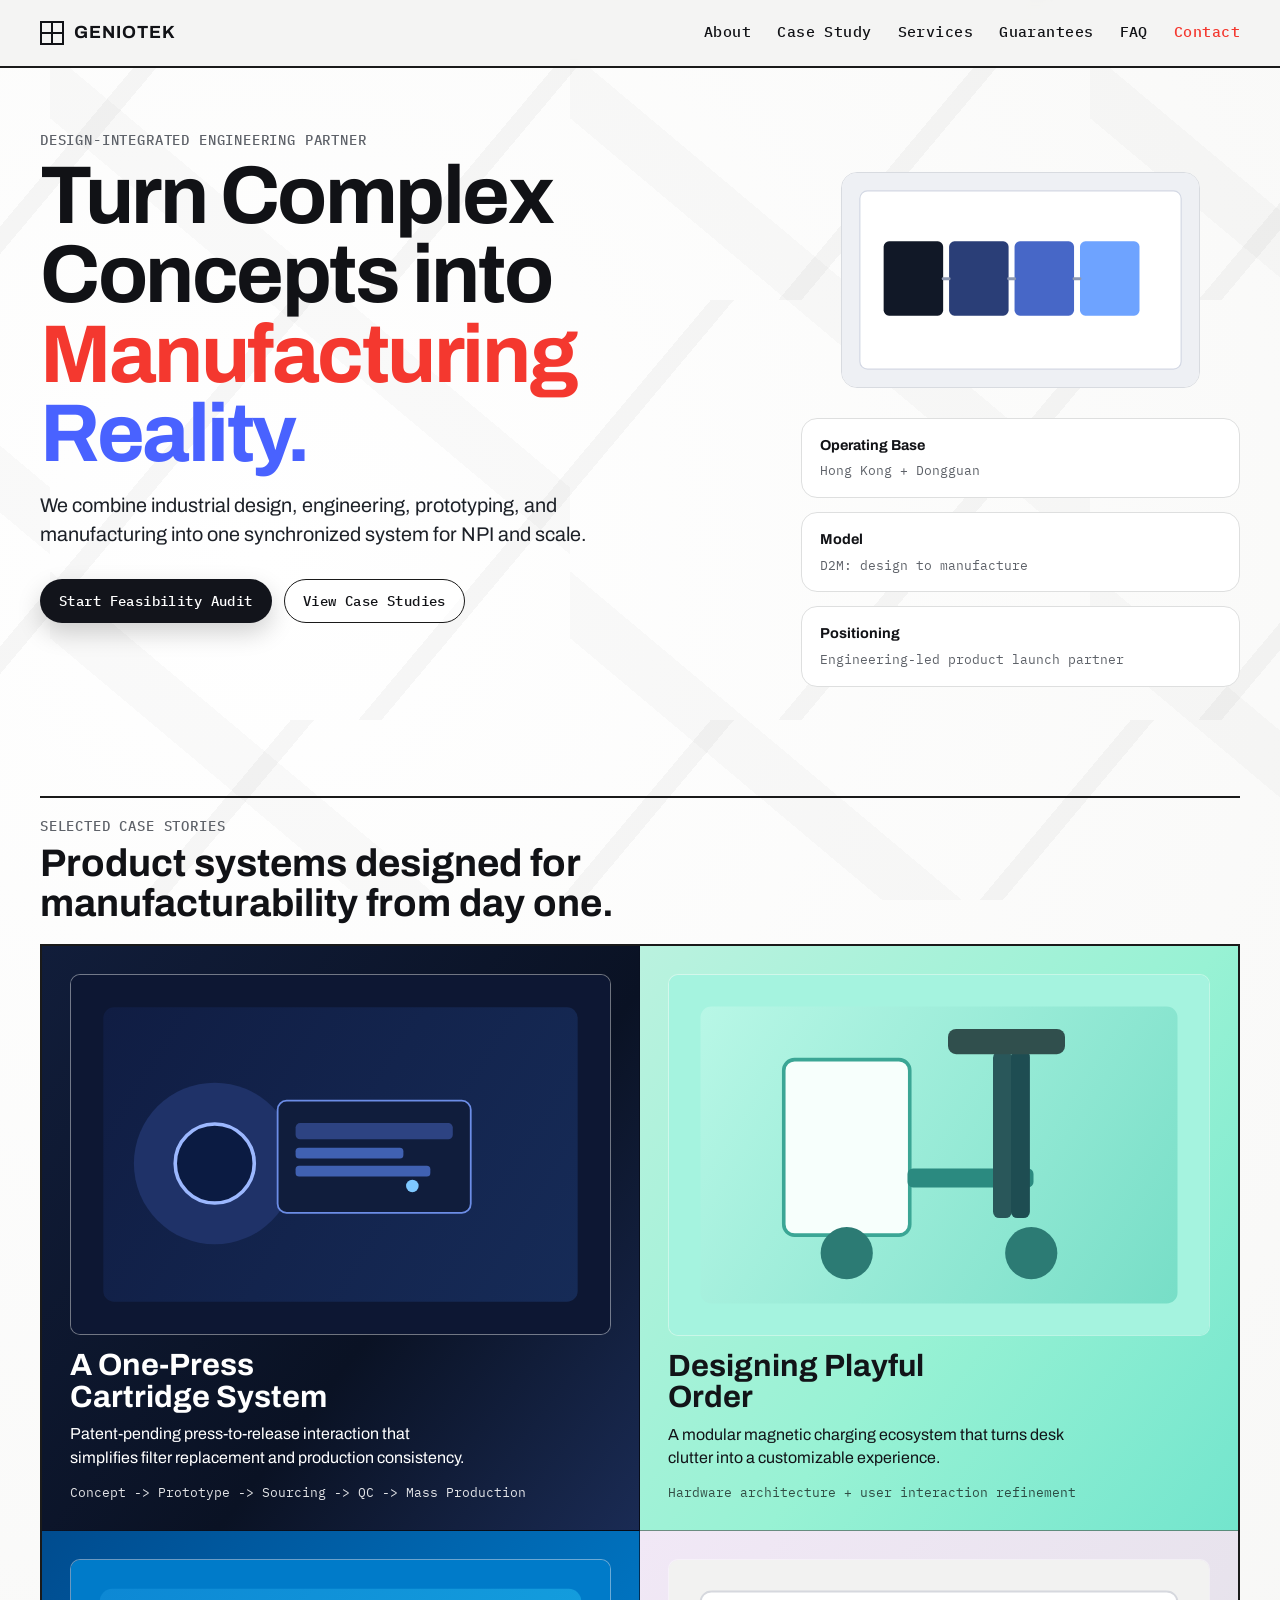
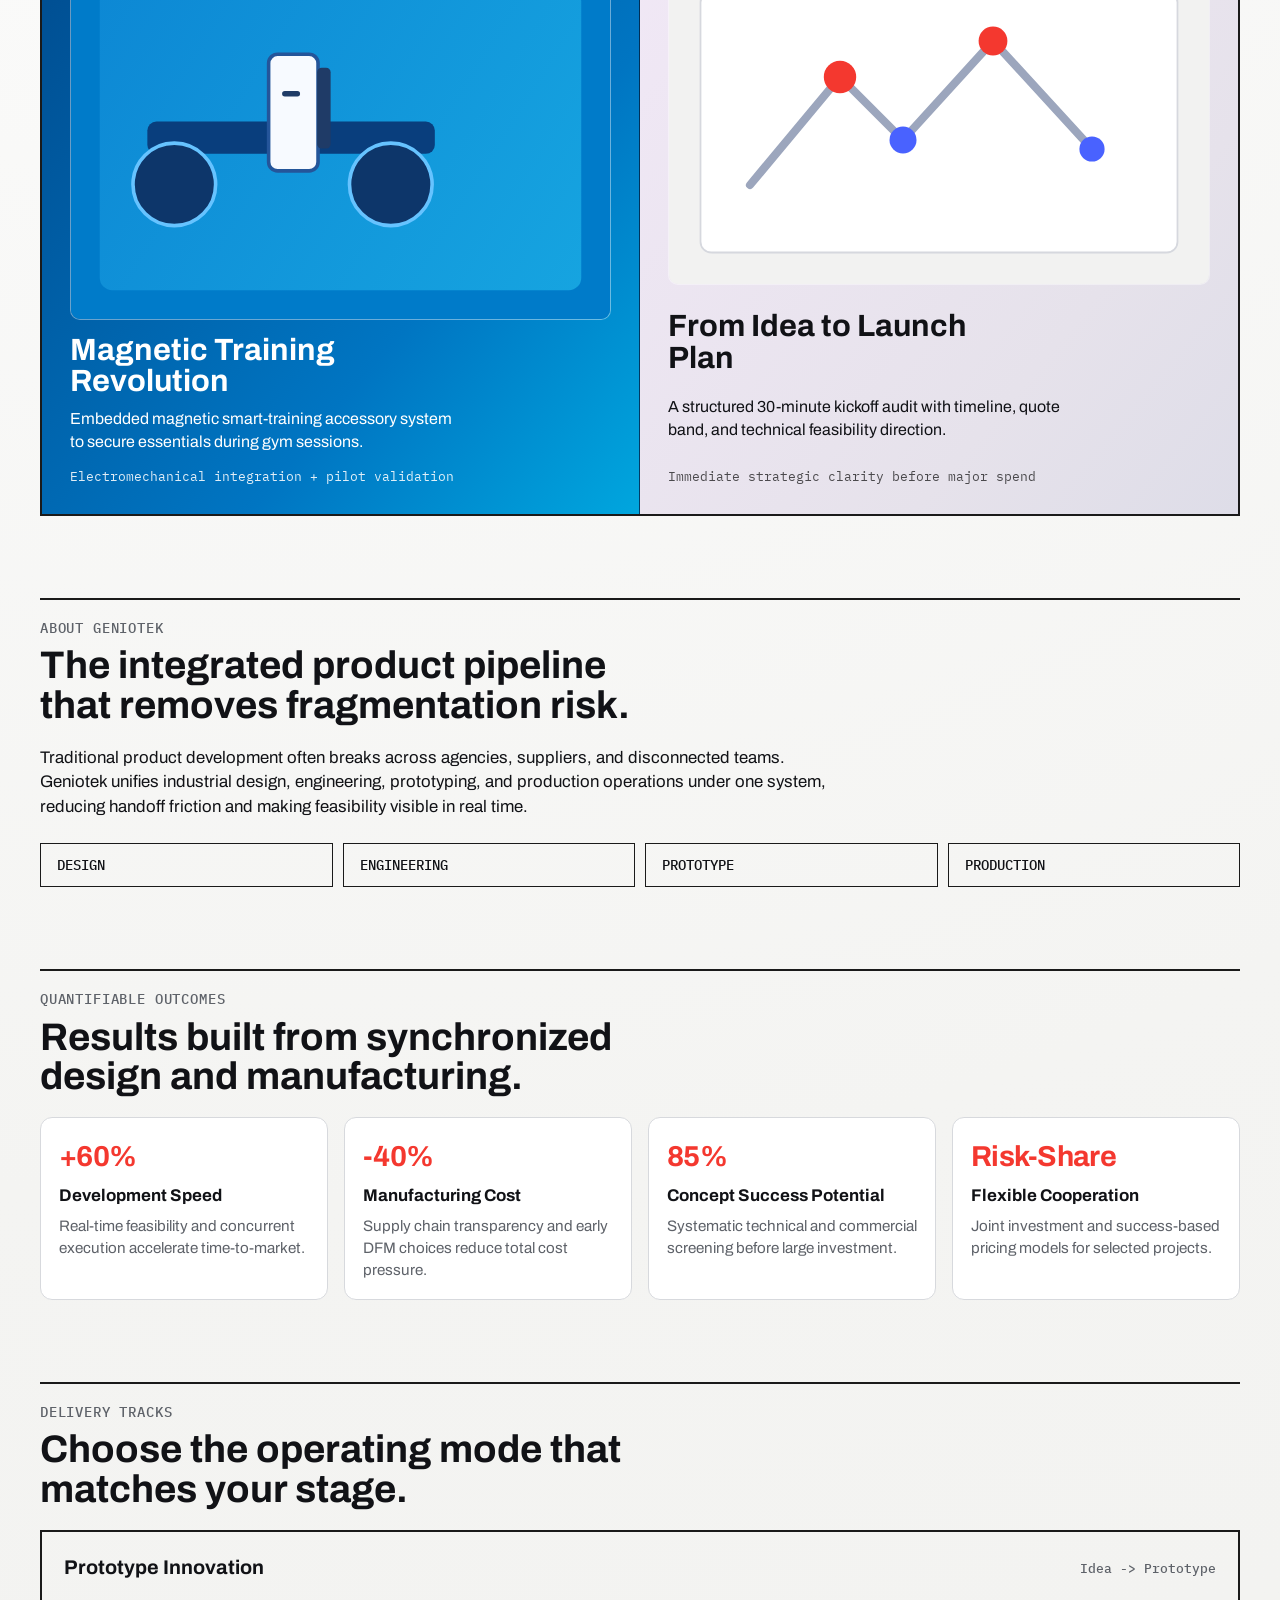
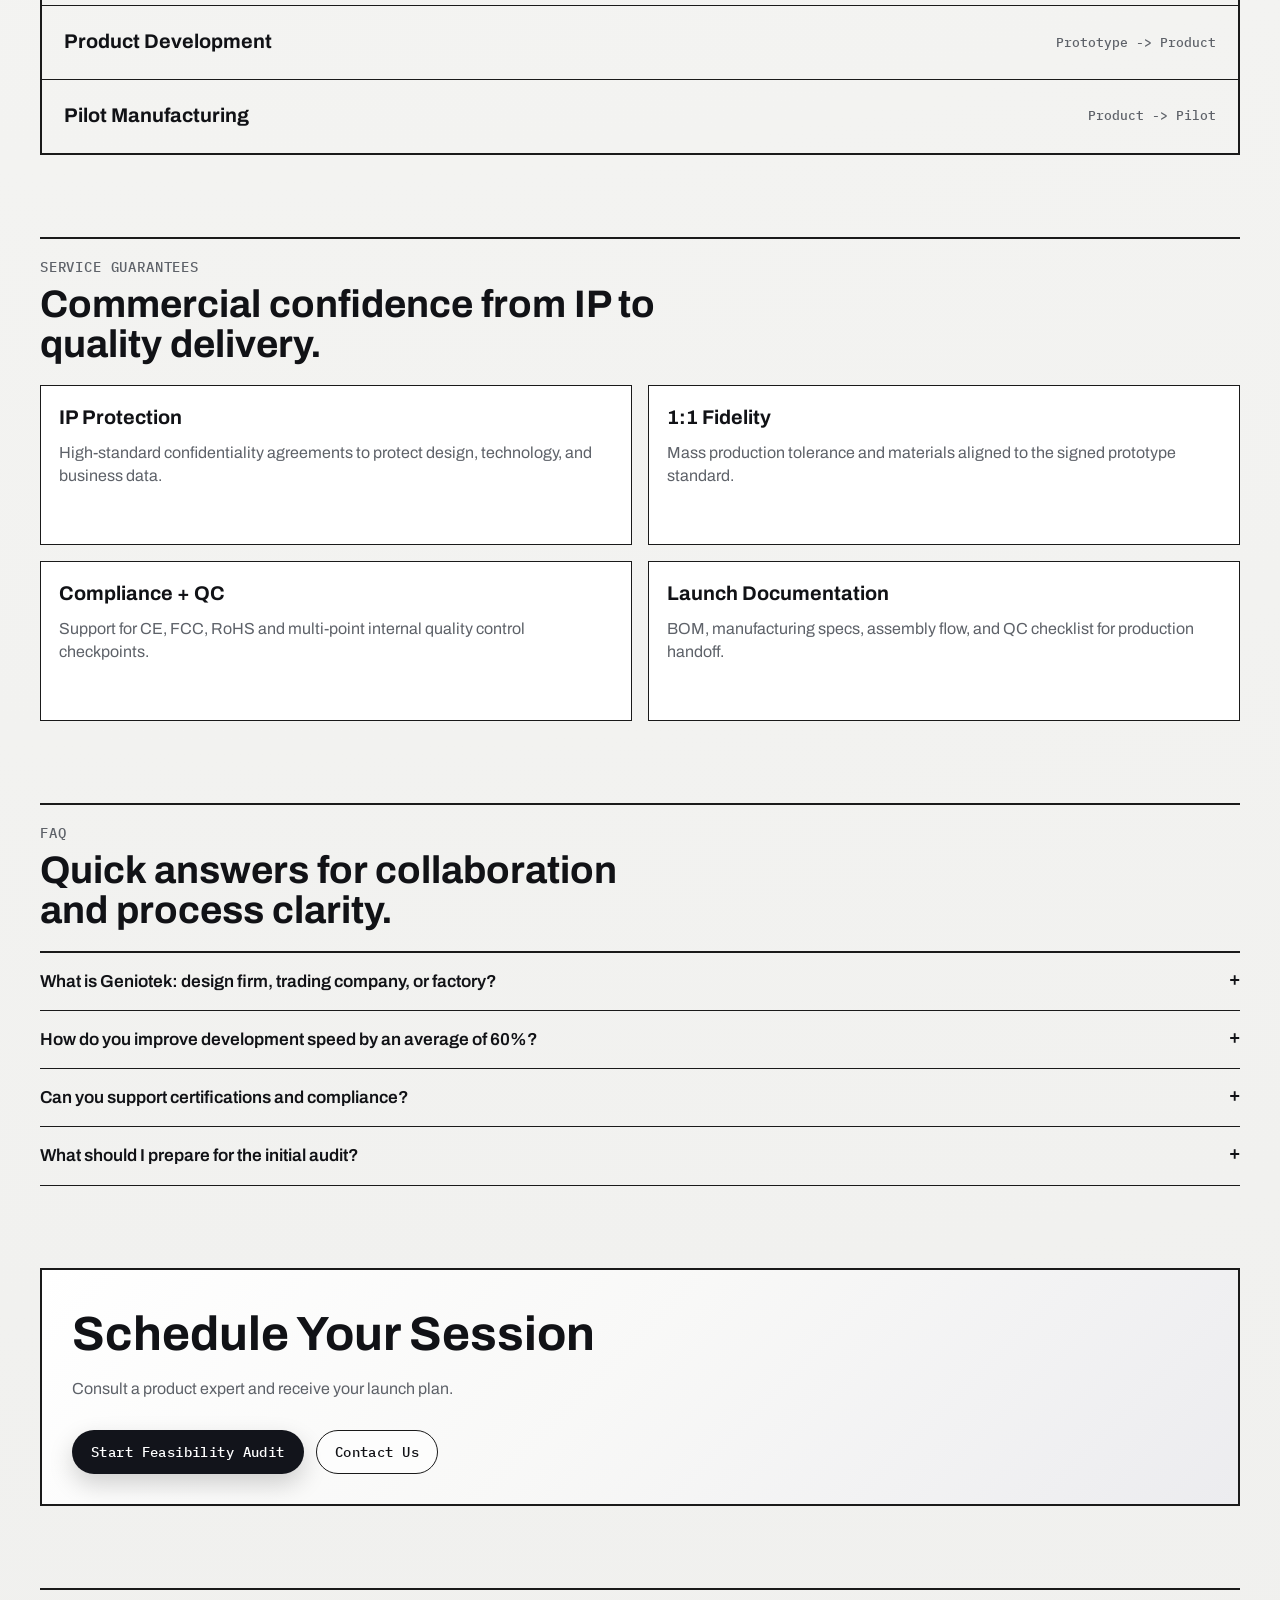
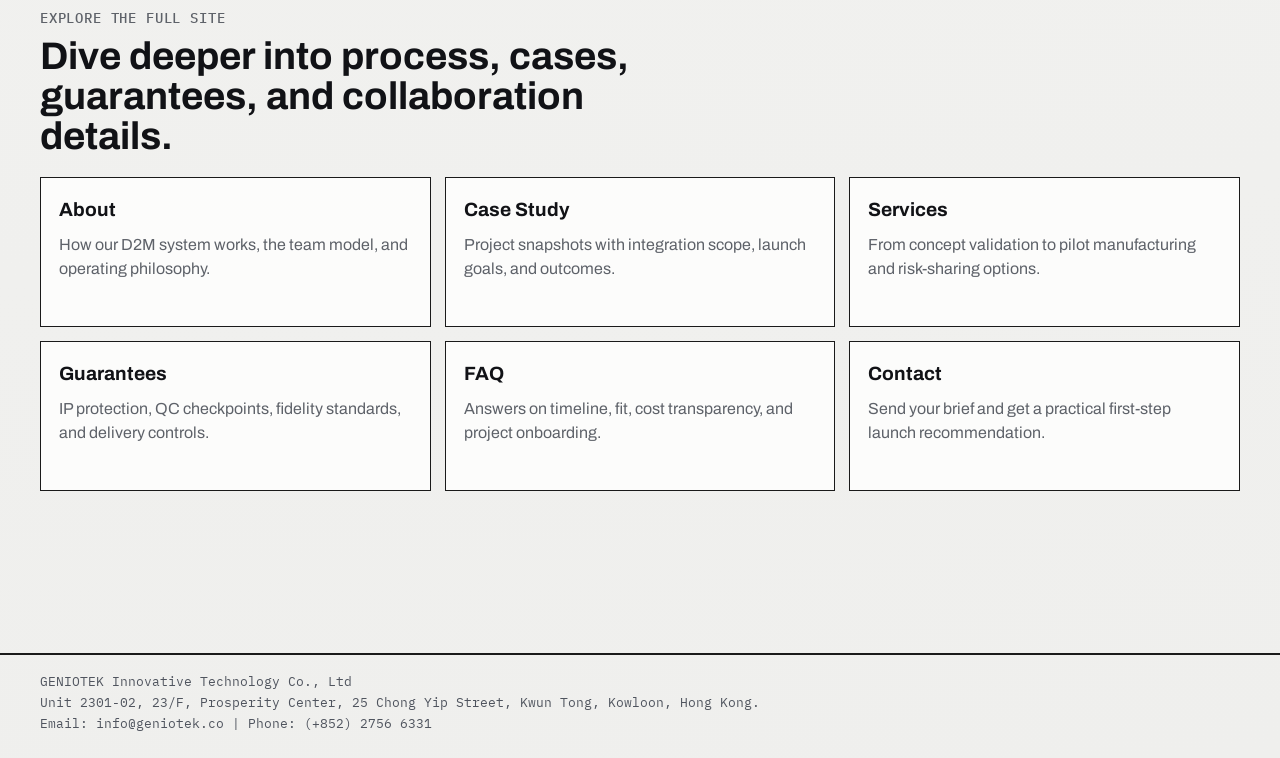
==== index.html @ fba15403 "feat: expand into full multi-page site with cover visuals" ====
<!doctype html>
<html lang="en">
<head>
  <meta charset="utf-8">
  <meta name="viewport" content="width=device-width, initial-scale=1">
  <title>Geniotek | Design-Integrated Engineering for NPI and Scale</title>
  <meta name="description" content="Geniotek turns complex concepts into manufacturing reality with design-integrated engineering, rapid feasibility analysis, and risk-sharing delivery models.">
  <link rel="icon" href="data:image/svg+xml,%3Csvg xmlns='http://www.w3.org/2000/svg' viewBox='0 0 32 32'%3E%3Crect width='32' height='32' fill='%23111216'/%3E%3Cpath d='M6 6h20v20H6z' fill='none' stroke='%23fff' stroke-width='2'/%3E%3Cpath d='M16 6v20M6 16h20' stroke='%23fff' stroke-width='2'/%3E%3C/svg%3E">
  <link rel="preconnect" href="https://fonts.googleapis.com">
  <link rel="preconnect" href="https://fonts.gstatic.com" crossorigin>
  <link href="https://fonts.googleapis.com/css2?family=Archivo:wght@400;500;600;700&family=IBM+Plex+Mono:wght@400;500&display=swap" rel="stylesheet">
  <link rel="stylesheet" href="./styles.css">
</head>
<body>
  <div class="bg-ornament" aria-hidden="true"></div>

  <header class="topbar">
    <a href="./index.html" class="brand" aria-label="Geniotek Home">
      <span class="brand-mark"></span>
      <span class="brand-text">GENIOTEK</span>
    </a>
    <button class="menu-toggle" type="button" aria-expanded="false" aria-controls="site-nav">Menu</button>
    <nav id="site-nav" class="nav">
      <a href="./about.html">About</a>
      <a href="./case-study.html">Case Study</a>
      <a href="./services.html">Services</a>
      <a href="./guarantees.html">Guarantees</a>
      <a href="./faq.html">FAQ</a>
      <a href="./contact.html" class="nav-accent">Contact</a>
    </nav>
  </header>

  <main>
    <section class="hero reveal">
      <div class="hero-copy">
        <p class="eyebrow">Design-Integrated Engineering Partner</p>
        <h1>
          Turn Complex Concepts into
          <span class="accent-red">Manufacturing</span>
          <span class="accent-blue">Reality.</span>
        </h1>
        <p class="lede">
          We combine industrial design, engineering, prototyping, and manufacturing into one synchronized system for NPI and scale.
        </p>
        <div class="cta-row">
          <a class="btn btn-solid" href="./contact.html">Start Feasibility Audit</a>
          <a class="btn btn-outline" href="./case-study.html">View Case Studies</a>
        </div>
      </div>
      <aside class="hero-side">
        <figure class="hero-visual">
          <img src="./assets/covers/cover-system.svg" alt="Integrated product development system visual">
        </figure>
        <div class="mini-card">
          <h2>Operating Base</h2>
          <p>Hong Kong + Dongguan</p>
        </div>
        <div class="mini-card">
          <h2>Model</h2>
          <p>D2M: design to manufacture</p>
        </div>
        <div class="mini-card">
          <h2>Positioning</h2>
          <p>Engineering-led product launch partner</p>
        </div>
      </aside>
    </section>

    <section id="work" class="work reveal">
      <div class="section-head">
        <p class="eyebrow">Selected Case Stories</p>
        <h2>Product systems designed for manufacturability from day one.</h2>
      </div>

      <div class="case-grid">
        <article class="case case-dark">
          <figure class="case-media">
            <img src="./assets/covers/cover-filter.svg" alt="One-press cartridge mechanism concept visual">
          </figure>
          <h3>A One-Press Cartridge System</h3>
          <p>Patent-pending press-to-release interaction that simplifies filter replacement and production consistency.</p>
          <span>Concept -> Prototype -> Sourcing -> QC -> Mass Production</span>
        </article>

        <article class="case case-mint">
          <figure class="case-media">
            <img src="./assets/covers/cover-charger.svg" alt="Modular magnetic charging ecosystem visual">
          </figure>
          <h3>Designing Playful Order</h3>
          <p>A modular magnetic charging ecosystem that turns desk clutter into a customizable experience.</p>
          <span>Hardware architecture + user interaction refinement</span>
        </article>

        <article class="case case-blue">
          <figure class="case-media">
            <img src="./assets/covers/cover-fitness.svg" alt="Magnetic smart training gear system visual">
          </figure>
          <h3>Magnetic Training Revolution</h3>
          <p>Embedded magnetic smart-training accessory system to secure essentials during gym sessions.</p>
          <span>Electromechanical integration + pilot validation</span>
        </article>

        <article class="case case-light">
          <figure class="case-media">
            <img src="./assets/covers/cover-process.svg" alt="Product launch planning process visual">
          </figure>
          <h3>From Idea to Launch Plan</h3>
          <p>A structured 30-minute kickoff audit with timeline, quote band, and technical feasibility direction.</p>
          <span>Immediate strategic clarity before major spend</span>
        </article>
      </div>
    </section>

    <section id="about" class="about reveal">
      <div class="section-head">
        <p class="eyebrow">About Geniotek</p>
        <h2>The integrated product pipeline that removes fragmentation risk.</h2>
      </div>
      <p class="about-copy">
        Traditional product development often breaks across agencies, suppliers, and disconnected teams. Geniotek unifies industrial design, engineering, prototyping, and production operations under one system, reducing handoff friction and making feasibility visible in real time.
      </p>
      <ul class="pipeline" aria-label="Integrated pipeline">
        <li>Design</li>
        <li>Engineering</li>
        <li>Prototype</li>
        <li>Production</li>
      </ul>
    </section>

    <section class="metrics reveal">
      <div class="section-head">
        <p class="eyebrow">Quantifiable Outcomes</p>
        <h2>Results built from synchronized design and manufacturing.</h2>
      </div>
      <div class="metric-grid">
        <article>
          <p class="metric-value">+60%</p>
          <h3>Development Speed</h3>
          <p>Real-time feasibility and concurrent execution accelerate time-to-market.</p>
        </article>
        <article>
          <p class="metric-value">-40%</p>
          <h3>Manufacturing Cost</h3>
          <p>Supply chain transparency and early DFM choices reduce total cost pressure.</p>
        </article>
        <article>
          <p class="metric-value">85%</p>
          <h3>Concept Success Potential</h3>
          <p>Systematic technical and commercial screening before large investment.</p>
        </article>
        <article>
          <p class="metric-value">Risk-Share</p>
          <h3>Flexible Cooperation</h3>
          <p>Joint investment and success-based pricing models for selected projects.</p>
        </article>
      </div>
    </section>

    <section id="services" class="services reveal">
      <div class="section-head">
        <p class="eyebrow">Delivery Tracks</p>
        <h2>Choose the operating mode that matches your stage.</h2>
      </div>
      <div class="service-list">
        <article>
          <h3>Prototype Innovation</h3>
          <p>Idea -> Prototype</p>
        </article>
        <article>
          <h3>Product Development</h3>
          <p>Prototype -> Product</p>
        </article>
        <article>
          <h3>Pilot Manufacturing</h3>
          <p>Product -> Pilot</p>
        </article>
      </div>
    </section>

    <section id="guarantees" class="guarantees reveal">
      <div class="section-head">
        <p class="eyebrow">Service Guarantees</p>
        <h2>Commercial confidence from IP to quality delivery.</h2>
      </div>
      <div class="guarantee-grid">
        <article>
          <h3>IP Protection</h3>
          <p>High-standard confidentiality agreements to protect design, technology, and business data.</p>
        </article>
        <article>
          <h3>1:1 Fidelity</h3>
          <p>Mass production tolerance and materials aligned to the signed prototype standard.</p>
        </article>
        <article>
          <h3>Compliance + QC</h3>
          <p>Support for CE, FCC, RoHS and multi-point internal quality control checkpoints.</p>
        </article>
        <article>
          <h3>Launch Documentation</h3>
          <p>BOM, manufacturing specs, assembly flow, and QC checklist for production handoff.</p>
        </article>
      </div>
    </section>

    <section id="faq" class="faq reveal">
      <div class="section-head">
        <p class="eyebrow">FAQ</p>
        <h2>Quick answers for collaboration and process clarity.</h2>
      </div>
      <div class="faq-list">
        <details>
          <summary>What is Geniotek: design firm, trading company, or factory?</summary>
          <p>We are a D2M integrated product development partner combining design, engineering, and manufacturing coordination.</p>
        </details>
        <details>
          <summary>How do you improve development speed by an average of 60%?</summary>
          <p>By replacing sequential handoffs with concurrent design-engineering-production workflows from day one.</p>
        </details>
        <details>
          <summary>Can you support certifications and compliance?</summary>
          <p>Yes. Projects can be structured for CE, FCC, RoHS and other target market requirements.</p>
        </details>
        <details>
          <summary>What should I prepare for the initial audit?</summary>
          <p>A concept summary, sketches or 3D files, and any existing research materials if available.</p>
        </details>
      </div>
    </section>

    <section id="contact" class="contact reveal">
      <h2>Schedule Your Session</h2>
      <p>Consult a product expert and receive your launch plan.</p>
      <div class="cta-row">
        <a class="btn btn-solid" href="mailto:info@geniotek.co?subject=Feasibility%20Audit">Start Feasibility Audit</a>
        <a class="btn btn-outline" href="mailto:info@geniotek.co?subject=General%20Inquiry">Contact Us</a>
      </div>
    </section>

    <section class="page-hub reveal">
      <div class="section-head">
        <p class="eyebrow">Explore The Full Site</p>
        <h2>Dive deeper into process, cases, guarantees, and collaboration details.</h2>
      </div>
      <div class="hub-grid">
        <a class="hub-card" href="./about.html">
          <h3>About</h3>
          <p>How our D2M system works, the team model, and operating philosophy.</p>
        </a>
        <a class="hub-card" href="./case-study.html">
          <h3>Case Study</h3>
          <p>Project snapshots with integration scope, launch goals, and outcomes.</p>
        </a>
        <a class="hub-card" href="./services.html">
          <h3>Services</h3>
          <p>From concept validation to pilot manufacturing and risk-sharing options.</p>
        </a>
        <a class="hub-card" href="./guarantees.html">
          <h3>Guarantees</h3>
          <p>IP protection, QC checkpoints, fidelity standards, and delivery controls.</p>
        </a>
        <a class="hub-card" href="./faq.html">
          <h3>FAQ</h3>
          <p>Answers on timeline, fit, cost transparency, and project onboarding.</p>
        </a>
        <a class="hub-card" href="./contact.html">
          <h3>Contact</h3>
          <p>Send your brief and get a practical first-step launch recommendation.</p>
        </a>
      </div>
    </section>
  </main>

  <footer class="footer">
    <p>GENIOTEK Innovative Technology Co., Ltd</p>
    <p>Unit 2301-02, 23/F, Prosperity Center, 25 Chong Yip Street, Kwun Tong, Kowloon, Hong Kong.</p>
    <p>Email: info@geniotek.co | Phone: (+852) 2756 6331</p>
  </footer>

  <script src="./script.js"></script>
</body>
</html>
---- styles.css ----
:root {
  --bg: #f4f4f2;
  --ink: #111216;
  --muted: #5e6269;
  --line: #1a1a1a;
  --accent-red: #f4382f;
  --accent-blue: #4962ff;
  --panel: #ffffff;
  --radius: 16px;
}

* {
  box-sizing: border-box;
}

html,
body {
  margin: 0;
  padding: 0;
}

body {
  background: radial-gradient(circle at 20% 10%, #ffffff 0%, var(--bg) 44%, #efefed 100%);
  color: var(--ink);
  font-family: "Archivo", "Segoe UI", sans-serif;
  line-height: 1.45;
}

.bg-ornament {
  position: fixed;
  inset: 0;
  pointer-events: none;
  z-index: -1;
  background-image:
    linear-gradient(130deg, transparent 0 48%, rgba(0, 0, 0, 0.03) 48% 51%, transparent 51%),
    linear-gradient(40deg, transparent 0 46%, rgba(0, 0, 0, 0.02) 46% 53%, transparent 53%);
  background-size: 420px 420px, 520px 520px;
  background-position: -80px -120px, 75% 10%;
}

.topbar {
  position: sticky;
  top: 0;
  z-index: 40;
  display: flex;
  align-items: center;
  justify-content: space-between;
  gap: 24px;
  padding: 20px 40px;
  border-bottom: 2px solid var(--line);
  background: rgba(244, 244, 242, 0.92);
  backdrop-filter: blur(8px);
}

.brand {
  display: inline-flex;
  align-items: center;
  gap: 10px;
  text-decoration: none;
  color: var(--ink);
}

.brand-mark {
  width: 24px;
  height: 24px;
  border: 2px solid var(--ink);
  display: inline-block;
  position: relative;
}

.brand-mark::before,
.brand-mark::after {
  content: "";
  position: absolute;
  background: var(--ink);
}

.brand-mark::before {
  width: 2px;
  height: 100%;
  left: 50%;
  top: 0;
  transform: translateX(-50%);
}

.brand-mark::after {
  width: 100%;
  height: 2px;
  left: 0;
  top: 50%;
  transform: translateY(-50%);
}

.brand-text {
  font-size: 1.1rem;
  letter-spacing: 0.06em;
  font-weight: 700;
}

.menu-toggle {
  display: none;
  background: none;
  border: 1px solid var(--line);
  border-radius: 999px;
  padding: 8px 14px;
  font: 500 0.84rem/1 "IBM Plex Mono", monospace;
  letter-spacing: 0.04em;
}

.nav {
  display: flex;
  align-items: center;
  gap: 26px;
}

.nav a {
  color: var(--ink);
  text-decoration: none;
  font: 500 0.92rem/1 "IBM Plex Mono", monospace;
  letter-spacing: 0.03em;
}

.nav a:hover,
.nav a.nav-current {
  color: var(--accent-red);
}

.nav-accent {
  color: var(--accent-red) !important;
}

main {
  padding: 0 40px 80px;
}

section {
  max-width: 1280px;
  margin: 0 auto;
}

.hero {
  display: grid;
  grid-template-columns: minmax(0, 1.25fr) minmax(280px, 0.75fr);
  gap: 30px;
  min-height: 76vh;
  padding-top: 64px;
  align-items: start;
}

.hero-copy h1 {
  margin: 8px 0 18px;
  max-width: 16ch;
  font-size: clamp(2.4rem, 6.4vw, 5.2rem);
  line-height: 0.97;
  letter-spacing: -0.03em;
}

.accent-red {
  color: var(--accent-red);
}

.accent-blue {
  color: var(--accent-blue);
}

.eyebrow {
  margin: 0;
  font: 500 0.86rem/1.2 "IBM Plex Mono", monospace;
  text-transform: uppercase;
  letter-spacing: 0.06em;
  color: var(--muted);
}

.lede {
  margin: 0;
  max-width: 56ch;
  color: #1d2128;
  font-size: clamp(1rem, 1.6vw, 1.24rem);
}

.cta-row {
  margin-top: 30px;
  display: flex;
  flex-wrap: wrap;
  gap: 12px;
}

.btn {
  display: inline-flex;
  align-items: center;
  justify-content: center;
  min-height: 44px;
  padding: 10px 18px;
  border-radius: 999px;
  border: 1.5px solid transparent;
  cursor: pointer;
  text-decoration: none;
  font: 500 0.88rem/1 "IBM Plex Mono", monospace;
  letter-spacing: 0.03em;
  transition: transform 180ms ease, box-shadow 180ms ease, background-color 180ms ease;
}

.btn-solid {
  color: #fff;
  background: #12141b;
  box-shadow: 0 10px 24px rgba(0, 0, 0, 0.18);
}

.btn-outline {
  color: var(--ink);
  border: 1.5px solid var(--line);
  background: rgba(255, 255, 255, 0.65);
}

.btn:hover {
  transform: translateY(-2px);
}

.hero-side {
  margin-top: 24px;
  display: grid;
  gap: 14px;
}

.hero-visual {
  border: 1.5px solid #d8dbe0;
  border-radius: var(--radius);
  overflow: hidden;
  background: #fff;
}

.hero-visual img {
  display: block;
  width: 100%;
  height: auto;
}

.mini-card {
  background: var(--panel);
  border: 1.5px solid #dedfdf;
  border-radius: var(--radius);
  padding: 16px 18px;
}

.mini-card h2 {
  margin: 0;
  font-size: 0.9rem;
}

.mini-card p {
  margin: 6px 0 0;
  color: var(--muted);
  font: 400 0.84rem/1.45 "IBM Plex Mono", monospace;
}

.section-head {
  border-top: 2px solid var(--line);
  padding-top: 20px;
  margin-bottom: 20px;
}

.section-head h2 {
  margin: 10px 0 0;
  font-size: clamp(1.6rem, 3vw, 2.5rem);
  max-width: 28ch;
  line-height: 1.04;
}

.work {
  margin-top: 44px;
}

.case-grid {
  display: grid;
  grid-template-columns: repeat(2, minmax(0, 1fr));
  gap: 0;
  border: 2px solid var(--line);
}

.case {
  min-height: 250px;
  padding: 28px;
  border-right: 1.5px solid rgba(0, 0, 0, 0.42);
  border-bottom: 1.5px solid rgba(0, 0, 0, 0.42);
  display: flex;
  flex-direction: column;
  justify-content: space-between;
  transition: transform 220ms ease, filter 220ms ease;
}

.case:nth-child(2n) {
  border-right: 0;
}

.case:nth-last-child(-n + 2) {
  border-bottom: 0;
}

.case h3 {
  margin: 0 0 10px;
  font-size: clamp(1.35rem, 2.4vw, 2rem);
  line-height: 1.02;
  max-width: 18ch;
}

.case-media {
  margin: 0 0 14px;
  border: 1px solid rgba(255, 255, 255, 0.35);
  border-radius: 10px;
  overflow: hidden;
  background: rgba(255, 255, 255, 0.1);
}

.case-media img {
  width: 100%;
  height: auto;
  display: block;
}

.case p {
  margin: 0;
  max-width: 44ch;
}

.case span {
  margin-top: 16px;
  color: rgba(255, 255, 255, 0.88);
  font: 400 0.8rem/1.3 "IBM Plex Mono", monospace;
}

.case-dark {
  color: #fff;
  background: linear-gradient(128deg, #111d3a, #0a1224 60%, #1a2b54);
}

.case-mint {
  color: #121418;
  background: linear-gradient(128deg, #baf2df, #98f2d4 55%, #73e5cd);
}

.case-mint span,
.case-light span {
  color: rgba(0, 0, 0, 0.68);
}

.case-blue {
  color: #fff;
  background: linear-gradient(130deg, #004c8f, #0075c2 64%, #00a6de);
}

.case-light {
  color: #111216;
  background: linear-gradient(130deg, #f1e8f6, #e6e2eb 70%, #dedde8);
}

.case:hover {
  transform: translateY(-4px);
  filter: saturate(1.08);
  z-index: 2;
}

.about,
.metrics,
.services,
.guarantees,
.faq,
.contact {
  margin-top: 82px;
}

.about-copy {
  margin: 0;
  max-width: 80ch;
  font-size: 1.05rem;
}

.pipeline {
  margin: 24px 0 0;
  padding: 0;
  list-style: none;
  display: grid;
  gap: 10px;
  grid-template-columns: repeat(4, minmax(0, 1fr));
}

.pipeline li {
  border: 1.5px solid var(--line);
  padding: 14px 16px;
  font: 500 0.88rem/1 "IBM Plex Mono", monospace;
  text-transform: uppercase;
}

.metric-grid {
  display: grid;
  gap: 16px;
  grid-template-columns: repeat(4, minmax(0, 1fr));
}

.metric-grid article {
  background: #fff;
  border: 1.5px solid #d7d9dd;
  border-radius: 12px;
  padding: 18px;
}

.metric-value {
  margin: 0;
  font-size: 1.8rem;
  font-weight: 700;
  color: var(--accent-red);
  letter-spacing: -0.02em;
}

.metric-grid h3 {
  margin: 6px 0;
  font-size: 1.06rem;
}

.metric-grid p:last-child {
  margin: 0;
  color: var(--muted);
  font-size: 0.95rem;
}

.service-list {
  border: 2px solid var(--line);
}

.service-list article {
  padding: 22px;
  border-bottom: 1.5px solid var(--line);
  display: flex;
  align-items: center;
  justify-content: space-between;
  gap: 14px;
}

.service-list article:last-child {
  border-bottom: 0;
}

.service-list h3 {
  margin: 0;
  font-size: 1.24rem;
}

.service-list p {
  margin: 0;
  font: 500 0.84rem/1 "IBM Plex Mono", monospace;
  color: var(--muted);
}

.guarantee-grid {
  display: grid;
  gap: 16px;
  grid-template-columns: repeat(2, minmax(0, 1fr));
}

.guarantee-grid article {
  border: 1.5px solid var(--line);
  background: #fff;
  min-height: 160px;
  padding: 18px;
}

.guarantee-grid h3 {
  margin: 0 0 8px;
  font-size: 1.24rem;
}

.guarantee-grid p {
  margin: 0;
  color: var(--muted);
}

.faq-list {
  border-top: 2px solid var(--line);
}

.faq-list details {
  border-bottom: 1.5px solid var(--line);
  padding: 16px 0;
}

.faq-list summary {
  list-style: none;
  cursor: pointer;
  font-size: 1.08rem;
  font-weight: 600;
  padding-right: 34px;
  position: relative;
}

.faq-list summary::after {
  content: "+";
  position: absolute;
  right: 0;
  top: 0;
  font: 500 1.2rem/1 "IBM Plex Mono", monospace;
}

.faq-list details[open] summary::after {
  content: "-";
}

.faq-list p {
  margin: 10px 0 0;
  color: var(--muted);
  max-width: 70ch;
}

.contact {
  border: 2px solid var(--line);
  background: linear-gradient(135deg, #fff 0%, #f8f8f7 48%, #ececef 100%);
  padding: 30px;
}

.contact h2 {
  margin: 0;
  font-size: clamp(1.7rem, 4vw, 3rem);
}

.contact p {
  margin: 8px 0 0;
  color: var(--muted);
}

.page-hub {
  margin-top: 82px;
}

.hub-grid {
  display: grid;
  grid-template-columns: repeat(3, minmax(0, 1fr));
  gap: 14px;
}

.hub-card {
  border: 1.5px solid var(--line);
  background: rgba(255, 255, 255, 0.78);
  text-decoration: none;
  color: var(--ink);
  min-height: 150px;
  padding: 18px;
  transition: transform 180ms ease, box-shadow 180ms ease;
}

.hub-card h3 {
  margin: 0;
  font-size: 1.2rem;
}

.hub-card p {
  margin: 10px 0 0;
  color: var(--muted);
  max-width: 40ch;
}

.hub-card:hover {
  transform: translateY(-4px);
  box-shadow: 0 14px 28px rgba(11, 15, 28, 0.11);
}

.page-main {
  padding: 0 40px 80px;
}

.page-hero {
  max-width: 1280px;
  margin: 0 auto;
  padding-top: 58px;
}

.page-hero-grid {
  display: grid;
  gap: 16px;
  grid-template-columns: 1.1fr 0.9fr;
}

.page-hero-media {
  margin-top: 18px;
  border: 1.5px solid #d8dbe0;
  border-radius: 14px;
  overflow: hidden;
  background: #fff;
}

.page-hero-media img {
  display: block;
  width: 100%;
  height: auto;
}

.page-hero h1 {
  margin: 8px 0 14px;
  font-size: clamp(2.2rem, 5.2vw, 4.4rem);
  line-height: 0.98;
  max-width: 18ch;
  letter-spacing: -0.02em;
}

.page-hero .lede {
  max-width: 58ch;
}

.hero-stat {
  background: #fff;
  border: 1.5px solid #d8dbe0;
  border-radius: 12px;
  padding: 16px;
}

.hero-stat h2 {
  margin: 0;
  font-size: 1rem;
}

.hero-stat p {
  margin: 8px 0 0;
  color: var(--muted);
  font: 400 0.85rem/1.45 "IBM Plex Mono", monospace;
}

.content-section {
  margin-top: 72px;
}

.content-grid {
  display: grid;
  gap: 16px;
  grid-template-columns: repeat(2, minmax(0, 1fr));
}

.panel {
  background: #fff;
  border: 1.5px solid #d8dbe0;
  border-radius: 12px;
  padding: 18px;
}

.panel h3 {
  margin: 0;
  font-size: 1.22rem;
}

.panel p {
  margin: 8px 0 0;
  color: var(--muted);
}

.panel ul {
  margin: 12px 0 0;
  padding-left: 18px;
}

.panel li {
  margin: 7px 0;
  color: #2a3039;
}

.kpi-strip {
  display: grid;
  gap: 10px;
  grid-template-columns: repeat(4, minmax(0, 1fr));
  margin-top: 18px;
}

.kpi {
  border: 1.5px solid var(--line);
  padding: 14px;
  background: rgba(255, 255, 255, 0.66);
}

.kpi strong {
  display: block;
  font-size: 1.5rem;
  line-height: 1;
  color: var(--accent-red);
}

.kpi span {
  margin-top: 6px;
  display: block;
  color: var(--muted);
  font: 500 0.76rem/1.35 "IBM Plex Mono", monospace;
}

.timeline {
  border: 2px solid var(--line);
}

.timeline-item {
  display: grid;
  grid-template-columns: 110px 1fr;
  gap: 16px;
  padding: 16px;
  border-bottom: 1.5px solid var(--line);
  background: rgba(255, 255, 255, 0.82);
}

.timeline-item:last-child {
  border-bottom: 0;
}

.timeline-item .step {
  font: 500 0.82rem/1 "IBM Plex Mono", monospace;
  letter-spacing: 0.06em;
  color: var(--accent-blue);
  text-transform: uppercase;
}

.timeline-item h3 {
  margin: 0;
  font-size: 1.06rem;
}

.timeline-item p {
  margin: 6px 0 0;
  color: var(--muted);
}

.tag-row {
  margin-top: 14px;
  display: flex;
  flex-wrap: wrap;
  gap: 10px;
}

.tag {
  display: inline-flex;
  align-items: center;
  min-height: 32px;
  padding: 6px 12px;
  border-radius: 999px;
  border: 1.2px solid var(--line);
  background: rgba(255, 255, 255, 0.72);
  font: 500 0.76rem/1 "IBM Plex Mono", monospace;
}

.case-library {
  margin-top: 20px;
  display: grid;
  grid-template-columns: repeat(3, minmax(0, 1fr));
  gap: 14px;
}

.case-item {
  border: 1.5px solid var(--line);
  min-height: 220px;
  padding: 18px;
}

.case-item h3 {
  margin: 0;
  font-size: 1.35rem;
  line-height: 1.02;
}

.case-item .case-media {
  margin: 0 0 14px;
  border: 1px solid rgba(255, 255, 255, 0.22);
}

.case-item p {
  margin: 10px 0 0;
  color: rgba(255, 255, 255, 0.92);
}

.case-item .case-meta {
  margin-top: 16px;
  font: 500 0.74rem/1.4 "IBM Plex Mono", monospace;
  color: rgba(255, 255, 255, 0.9);
}

.case-item.dark {
  background: linear-gradient(128deg, #0f1a35, #111d4a 55%, #1b2f68);
  color: #fff;
}

.case-item.blue {
  background: linear-gradient(128deg, #0058a7, #007bc8 65%, #00a8df);
  color: #fff;
}

.case-item.mint {
  background: linear-gradient(128deg, #b7f4e2, #87e6d0 62%, #69dac2);
  color: #111216;
}

.case-item.mint p,
.case-item.mint .case-meta {
  color: rgba(17, 18, 22, 0.78);
}

.case-item.violet {
  background: linear-gradient(128deg, #f1e8f7, #e4dfec 58%, #dcd9e7);
  color: #111216;
}

.case-item.violet p,
.case-item.violet .case-meta {
  color: rgba(17, 18, 22, 0.75);
}

.case-item.graphite {
  background: linear-gradient(128deg, #17191f, #252832 60%, #303747);
  color: #fff;
}

.case-item.teal {
  background: linear-gradient(128deg, #0c6f73, #1f8b90 63%, #2daab0);
  color: #fff;
}

.service-matrix {
  border: 2px solid var(--line);
}

.matrix-row {
  display: grid;
  grid-template-columns: 220px 1fr 1fr;
  gap: 16px;
  padding: 16px;
  border-bottom: 1.5px solid var(--line);
  background: rgba(255, 255, 255, 0.76);
}

.matrix-row:last-child {
  border-bottom: 0;
}

.matrix-row h3 {
  margin: 0;
  font-size: 1rem;
}

.matrix-row p {
  margin: 0;
  color: var(--muted);
}

.deliverable-grid {
  display: grid;
  gap: 12px;
  grid-template-columns: repeat(3, minmax(0, 1fr));
}

.deliverable-grid article {
  border: 1.5px solid #d7d9dd;
  background: #fff;
  min-height: 120px;
  padding: 14px;
}

.deliverable-grid h3 {
  margin: 0;
  font-size: 1rem;
}

.deliverable-grid p {
  margin: 8px 0 0;
  color: var(--muted);
}

.policy-grid {
  display: grid;
  gap: 14px;
  grid-template-columns: repeat(2, minmax(0, 1fr));
}

.policy-grid article {
  border: 1.5px solid var(--line);
  background: #fff;
  min-height: 160px;
  padding: 16px;
}

.policy-grid h3 {
  margin: 0;
  font-size: 1.08rem;
}

.policy-grid p {
  margin: 8px 0 0;
  color: var(--muted);
}

.faq-columns {
  display: grid;
  grid-template-columns: repeat(2, minmax(0, 1fr));
  gap: 22px;
}

.faq-columns .faq-list {
  border-top: 2px solid var(--line);
}

.contact-layout {
  display: grid;
  gap: 16px;
  grid-template-columns: 0.9fr 1.1fr;
}

.contact-panel {
  border: 1.5px solid var(--line);
  background: rgba(255, 255, 255, 0.84);
  padding: 18px;
}

.contact-panel h3 {
  margin: 0;
  font-size: 1.06rem;
}

.contact-panel p {
  margin: 8px 0 0;
  color: var(--muted);
}

.contact-list {
  margin: 12px 0 0;
  padding: 0;
  list-style: none;
}

.contact-list li {
  margin: 8px 0;
  color: #2a3039;
  font: 500 0.82rem/1.4 "IBM Plex Mono", monospace;
}

.intake-form {
  border: 2px solid var(--line);
  padding: 18px;
  background: #fff;
}

.intake-form h3 {
  margin: 0;
  font-size: 1.4rem;
}

.intake-form p {
  margin: 8px 0 0;
  color: var(--muted);
}

.form-grid {
  margin-top: 14px;
  display: grid;
  grid-template-columns: repeat(2, minmax(0, 1fr));
  gap: 10px;
}

.form-row {
  display: grid;
  gap: 6px;
}

.form-row.full {
  grid-column: 1 / -1;
}

.form-row label {
  font: 500 0.74rem/1 "IBM Plex Mono", monospace;
  letter-spacing: 0.05em;
  text-transform: uppercase;
}

.form-row input,
.form-row textarea,
.form-row select {
  min-height: 42px;
  border: 1.5px solid #c3c8d0;
  border-radius: 8px;
  background: #fafafa;
  padding: 10px 12px;
  color: #111216;
  font: 400 0.92rem/1.4 "Archivo", "Segoe UI", sans-serif;
}

.form-row textarea {
  min-height: 120px;
  resize: vertical;
}

.note {
  margin-top: 12px;
  color: var(--muted);
  font: 500 0.74rem/1.5 "IBM Plex Mono", monospace;
}

.footer {
  margin: 82px auto 24px;
  max-width: 1280px;
  border-top: 2px solid var(--line);
  padding: 16px 40px 0;
  font: 400 0.82rem/1.6 "IBM Plex Mono", monospace;
  color: #4f545e;
}

.footer p {
  margin: 0;
}

.reveal {
  opacity: 1;
  transform: none;
}

.motion .reveal {
  opacity: 0;
  transform: translateY(28px);
  transition: opacity 600ms ease, transform 600ms ease;
}

.motion .reveal.is-visible {
  opacity: 1;
  transform: translateY(0);
}

@media (max-width: 1050px) {
  main {
    padding: 0 24px 64px;
  }

  .topbar {
    padding: 18px 24px;
  }

  .hero {
    grid-template-columns: 1fr;
    min-height: 0;
    gap: 16px;
  }

  .hero-side {
    grid-template-columns: repeat(3, minmax(0, 1fr));
  }

  .metric-grid {
    grid-template-columns: repeat(2, minmax(0, 1fr));
  }

  .page-main {
    padding: 0 24px 64px;
  }

  .page-hero-grid,
  .content-grid,
  .policy-grid,
  .faq-columns,
  .contact-layout {
    grid-template-columns: 1fr;
  }

  .case-library {
    grid-template-columns: repeat(2, minmax(0, 1fr));
  }

  .matrix-row {
    grid-template-columns: 170px 1fr;
  }

  .matrix-row p:last-child {
    grid-column: 1 / -1;
  }

  .deliverable-grid,
  .hub-grid {
    grid-template-columns: repeat(2, minmax(0, 1fr));
  }

  .kpi-strip {
    grid-template-columns: repeat(2, minmax(0, 1fr));
  }
}

@media (max-width: 760px) {
  .menu-toggle {
    display: inline-flex;
  }

  .nav {
    position: absolute;
    left: 14px;
    right: 14px;
    top: calc(100% + 8px);
    flex-direction: column;
    align-items: flex-start;
    background: #f9f9f8;
    border: 1.5px solid var(--line);
    padding: 14px;
    gap: 14px;
    display: none;
  }

  .topbar.open .nav {
    display: flex;
  }

  .hero {
    padding-top: 42px;
  }

  .case-grid,
  .pipeline,
  .guarantee-grid,
  .metric-grid,
  .deliverable-grid,
  .hub-grid,
  .case-library,
  .kpi-strip {
    grid-template-columns: 1fr;
  }

  .case {
    border-right: 0;
    border-bottom: 1.5px solid rgba(0, 0, 0, 0.42);
  }

  .case:last-child {
    border-bottom: 0;
  }

  .hero-side {
    grid-template-columns: 1fr;
  }

  .service-list article {
    flex-direction: column;
    align-items: flex-start;
  }

  .footer {
    padding: 12px 24px 0;
  }

  .timeline-item {
    grid-template-columns: 1fr;
  }

  .matrix-row {
    grid-template-columns: 1fr;
  }

  .form-grid {
    grid-template-columns: 1fr;
  }
}
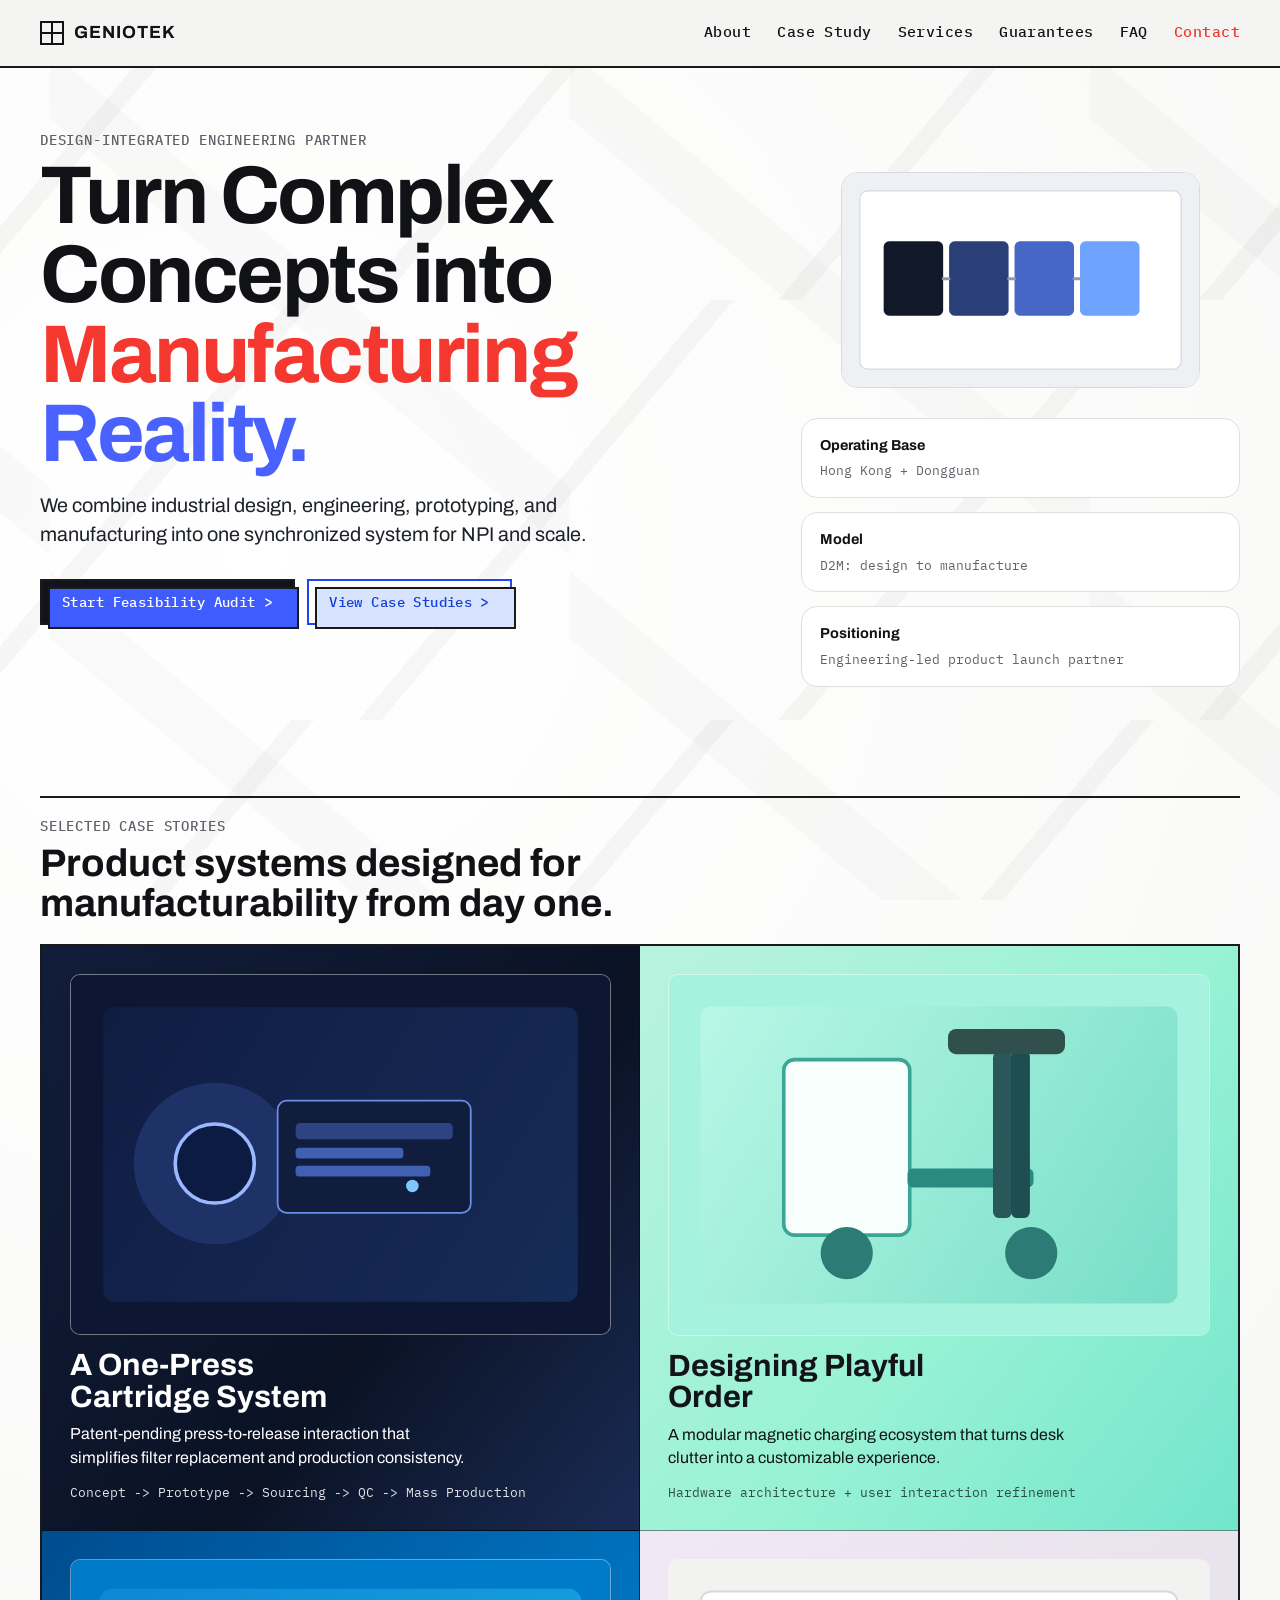
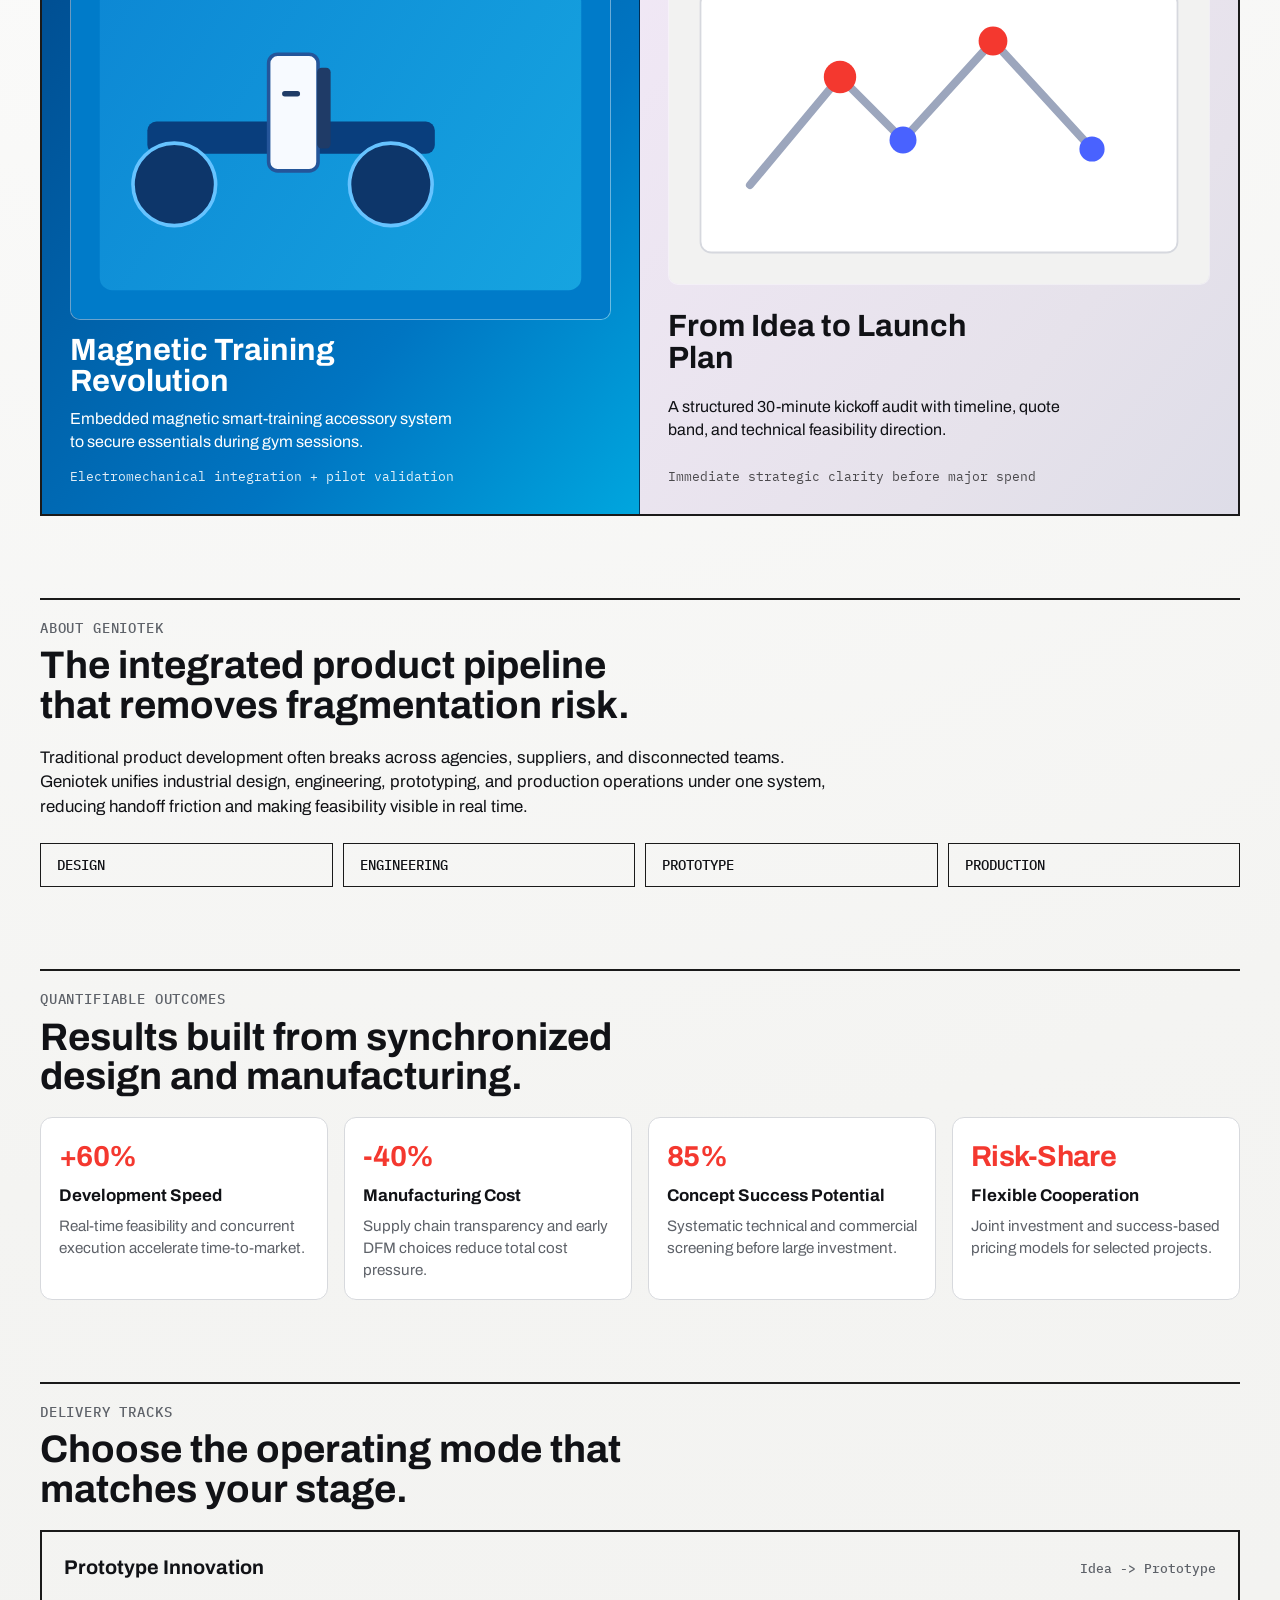
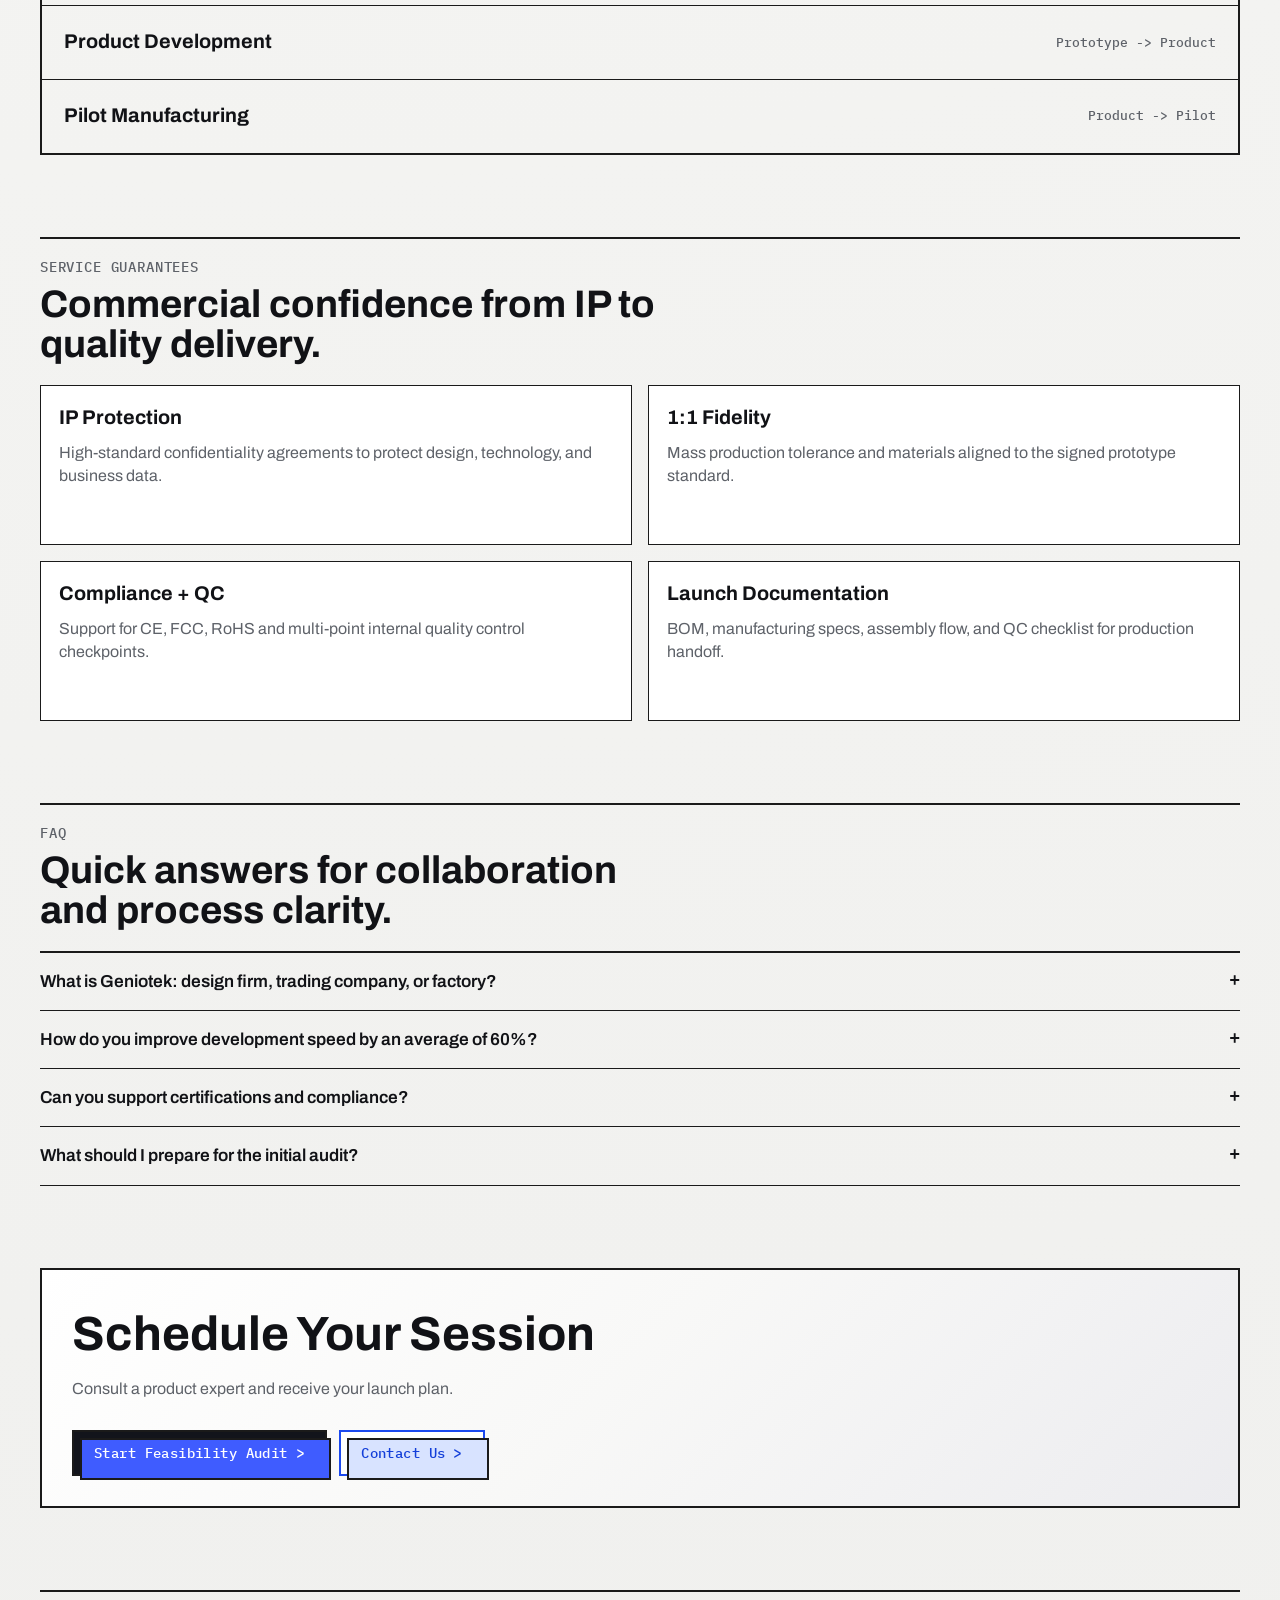
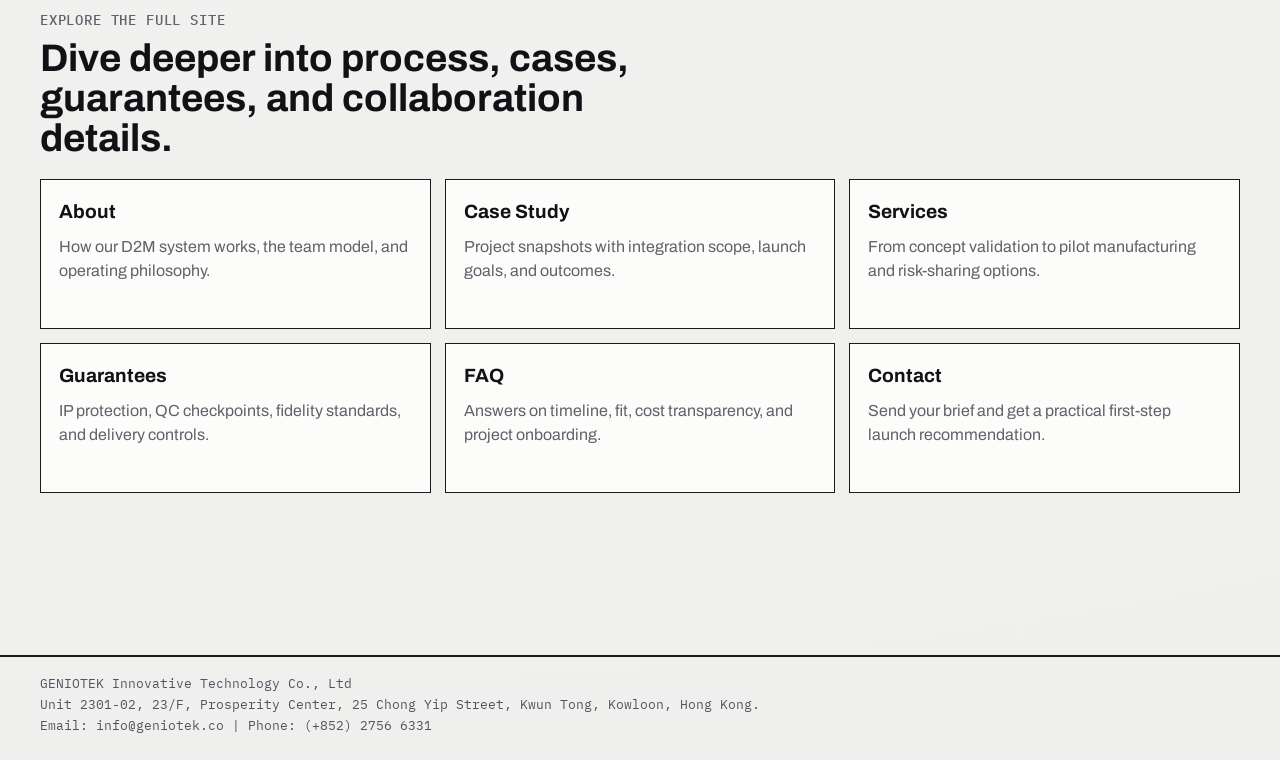
==== commit 61576a9a: "chore: add cache-busting query for css/js assets" ====
--- a/index.html
+++ b/index.html
@@ -9,7 +9,7 @@
   <link rel="preconnect" href="https://fonts.googleapis.com">
   <link rel="preconnect" href="https://fonts.gstatic.com" crossorigin>
   <link href="https://fonts.googleapis.com/css2?family=Archivo:wght@400;500;600;700&family=IBM+Plex+Mono:wght@400;500&display=swap" rel="stylesheet">
-  <link rel="stylesheet" href="./styles.css">
+  <link rel="stylesheet" href="./styles.css?v=20260301b">
 </head>
 <body>
   <div class="bg-ornament" aria-hidden="true"></div>
@@ -276,6 +276,7 @@
     <p>Email: info@geniotek.co | Phone: (+852) 2756 6331</p>
   </footer>
 
-  <script src="./script.js"></script>
+  <script src="./script.js?v=20260301b"></script>
 </body>
 </html>
+
--- a/styles.css
+++ b/styles.css
@@ -186,34 +186,78 @@
 }
 
 .btn {
+  position: relative;
+  isolation: isolate;
   display: inline-flex;
   align-items: center;
   justify-content: center;
-  min-height: 44px;
-  padding: 10px 18px;
-  border-radius: 999px;
-  border: 1.5px solid transparent;
+  gap: 8px;
+  min-height: 46px;
+  padding: 10px 20px;
+  border-radius: 0;
+  border: 2px solid var(--line);
   cursor: pointer;
   text-decoration: none;
   font: 500 0.88rem/1 "IBM Plex Mono", monospace;
   letter-spacing: 0.03em;
-  transition: transform 180ms ease, box-shadow 180ms ease, background-color 180ms ease;
+  overflow: visible;
+  transform: translate(0, 0);
+  transition: transform 180ms ease, color 180ms ease, background-color 180ms ease, border-color 180ms ease;
+}
+
+.btn::before {
+  content: "";
+  position: absolute;
+  inset: 0;
+  z-index: -1;
+  border: 2px solid var(--line);
+  background: var(--btn-shadow, #9bb3ff);
+  transform: translate(6px, 6px);
+  transition: transform 180ms ease, background-color 180ms ease, border-color 180ms ease;
+}
+
+.btn::after {
+  content: ">";
+  font: 500 0.92rem/1 "IBM Plex Mono", monospace;
+  transform: translateX(0);
+  transition: transform 180ms ease;
 }
 
 .btn-solid {
   color: #fff;
   background: #12141b;
-  box-shadow: 0 10px 24px rgba(0, 0, 0, 0.18);
+  --btn-shadow: #3f5cff;
 }
 
 .btn-outline {
-  color: var(--ink);
-  border: 1.5px solid var(--line);
-  background: rgba(255, 255, 255, 0.65);
+  color: #133fd9;
+  border-color: #1b49ef;
+  background: rgba(255, 255, 255, 0.98);
+  --btn-shadow: #d8e3ff;
 }
 
 .btn:hover {
-  transform: translateY(-2px);
+  transform: translate(-2px, -2px);
+}
+
+.btn:hover::after {
+  transform: translateX(2px);
+}
+
+.btn:active {
+  transform: translate(2px, 2px);
+}
+
+.btn:active::before {
+  transform: translate(2px, 2px);
+}
+
+.btn:focus-visible {
+  outline: none;
+}
+
+.btn:focus-visible::before {
+  box-shadow: 0 0 0 3px rgba(73, 98, 255, 0.2);
 }
 
 .hero-side {
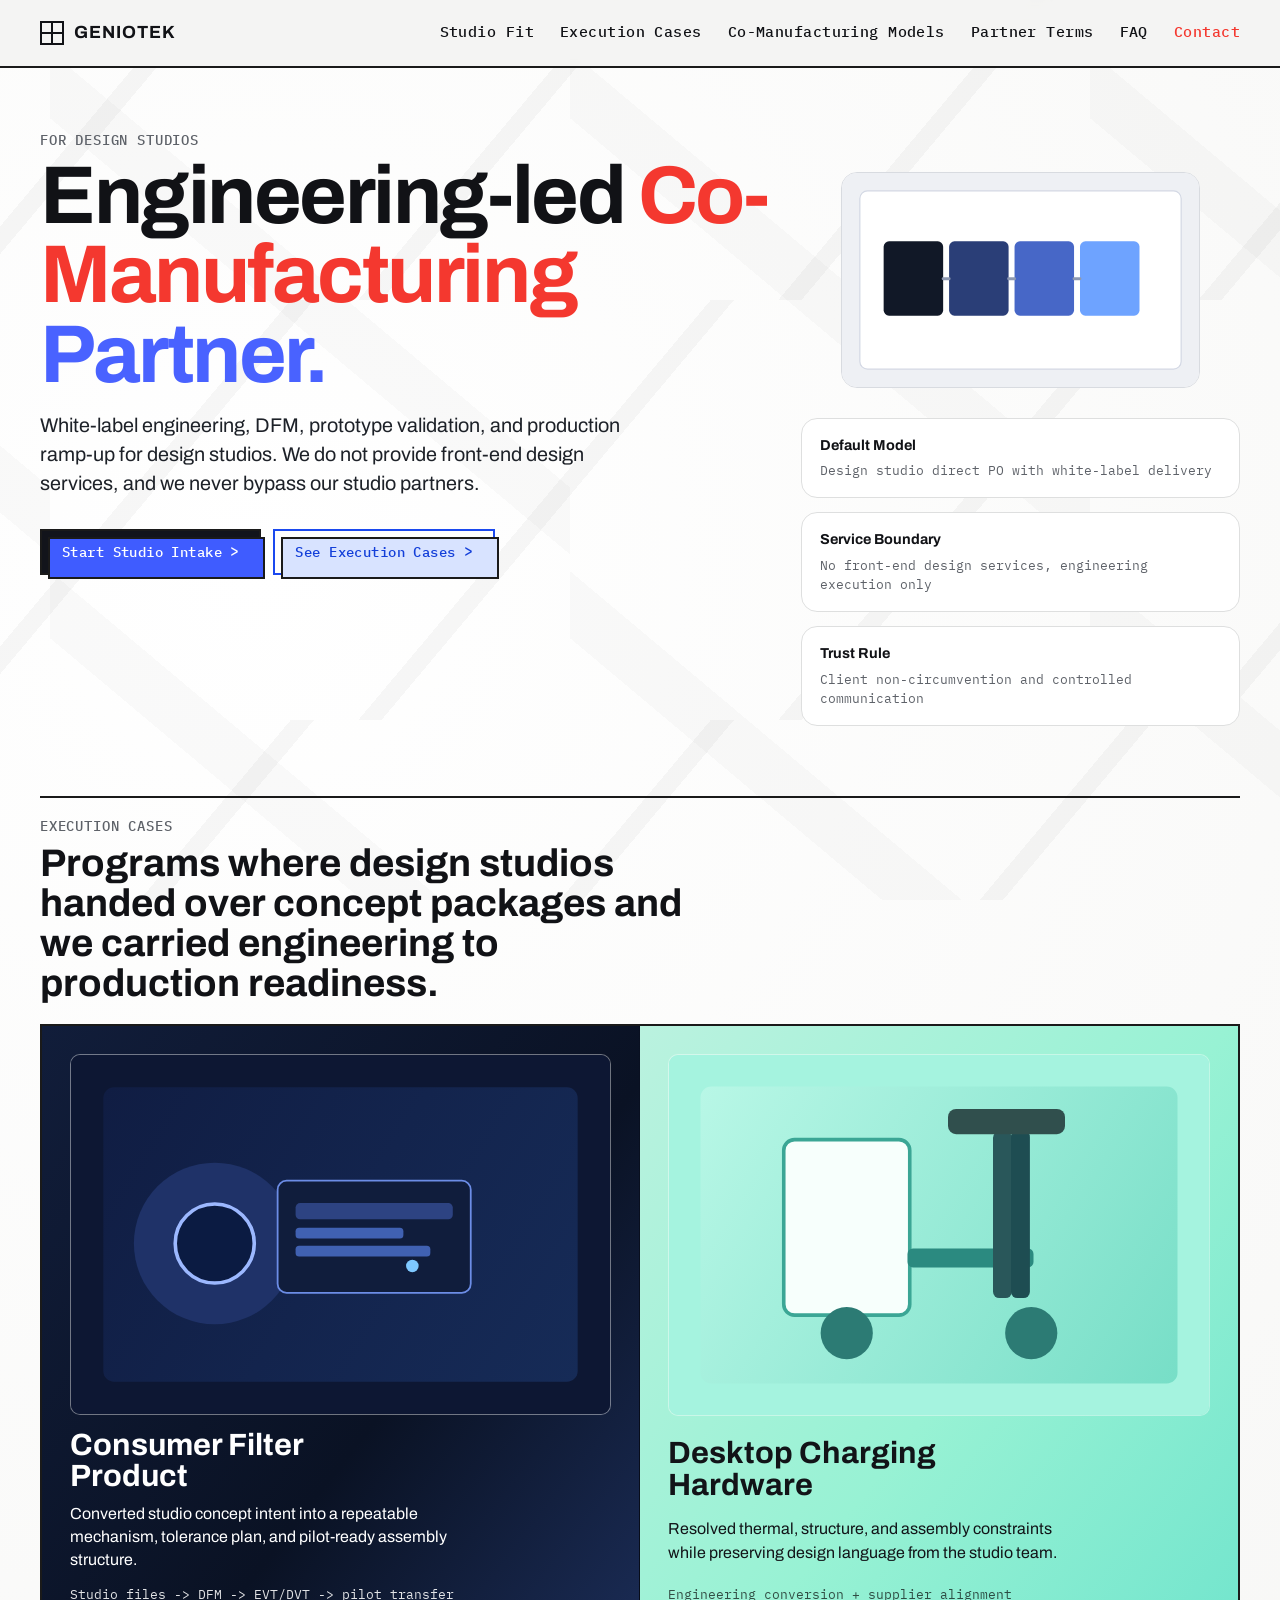
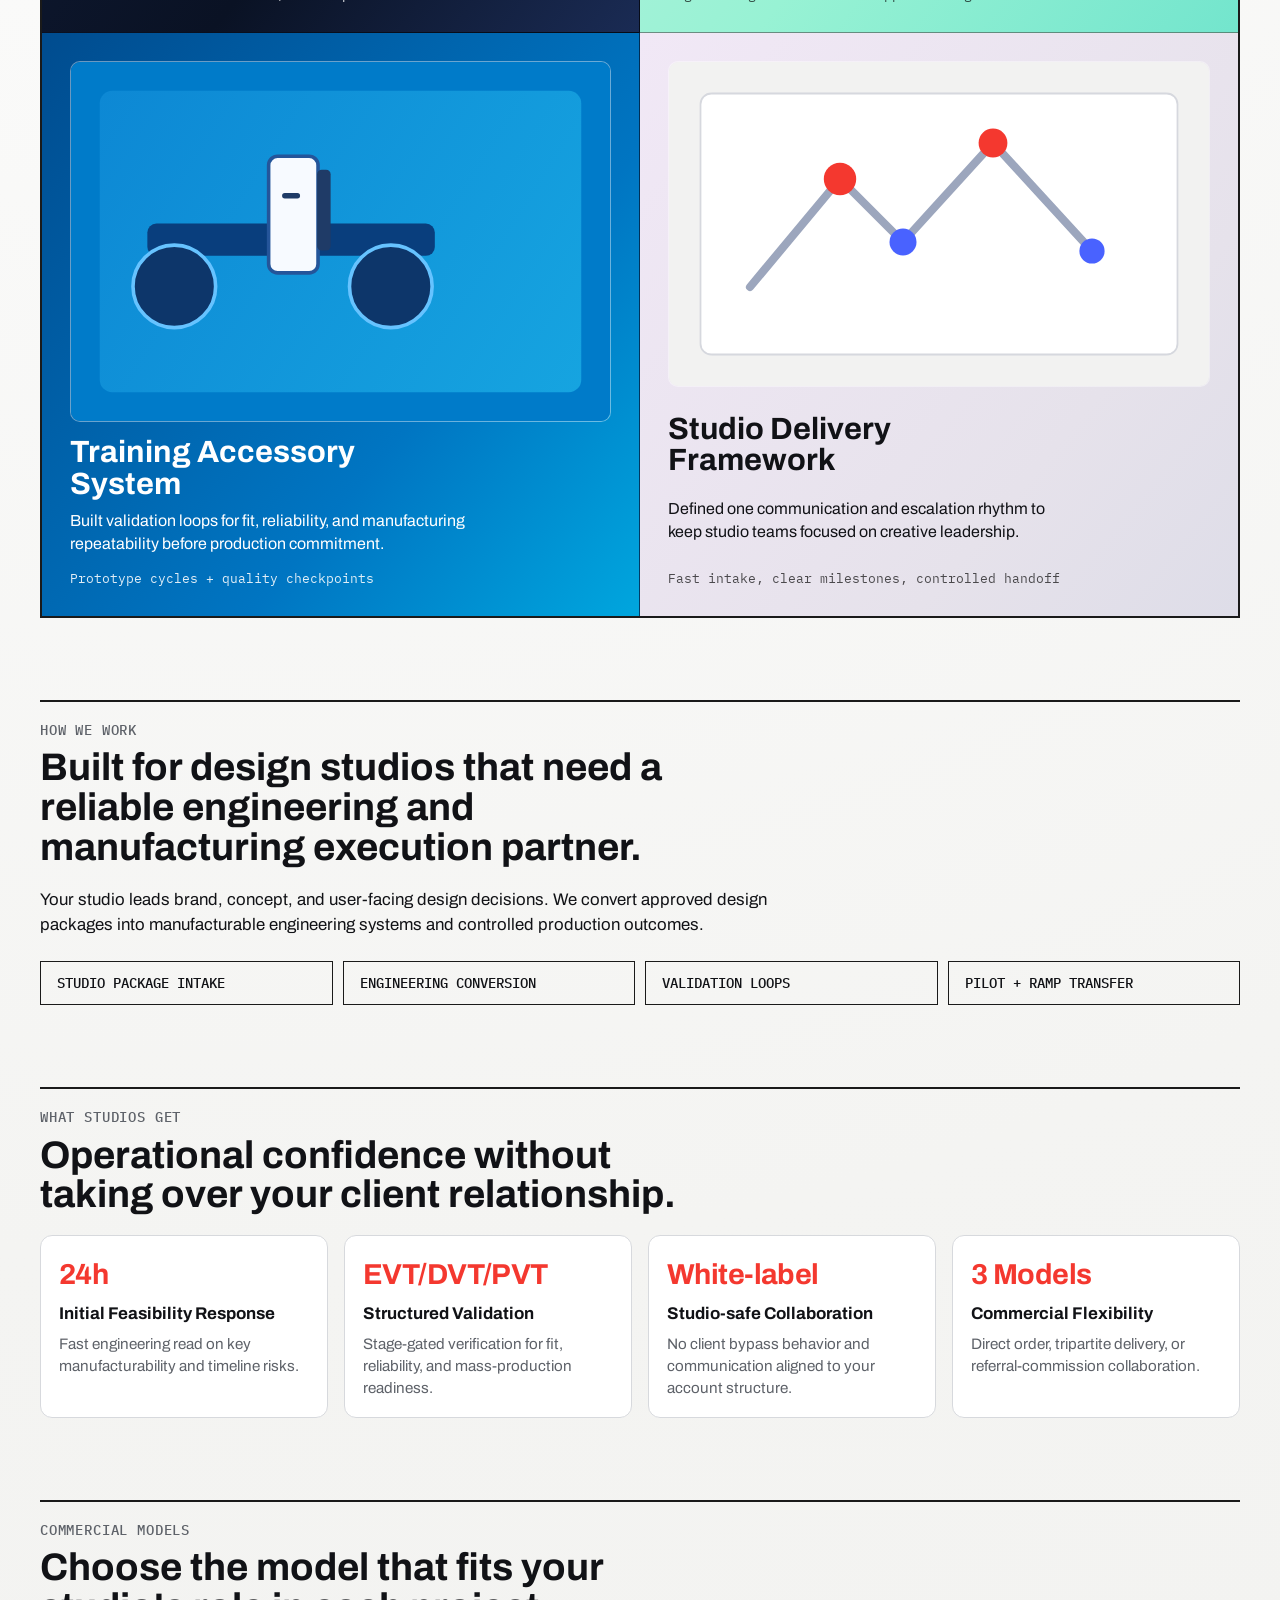
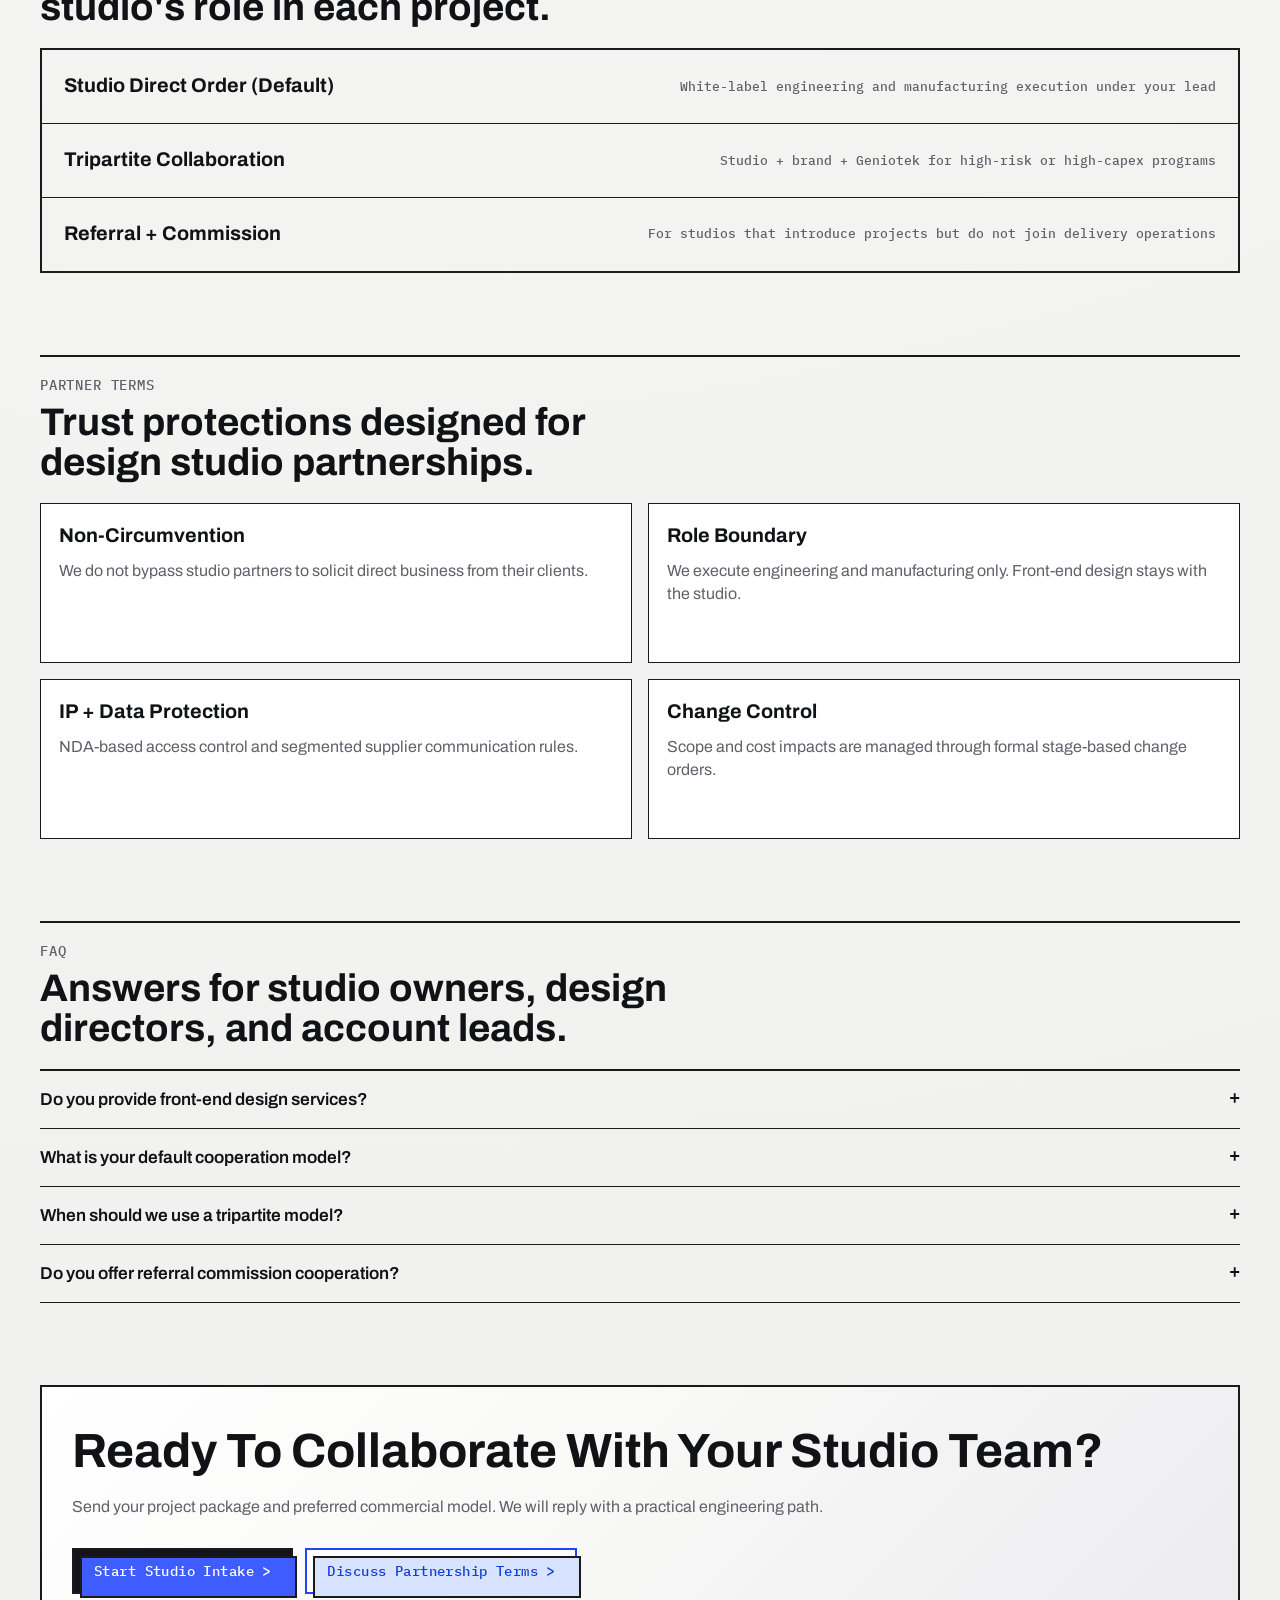
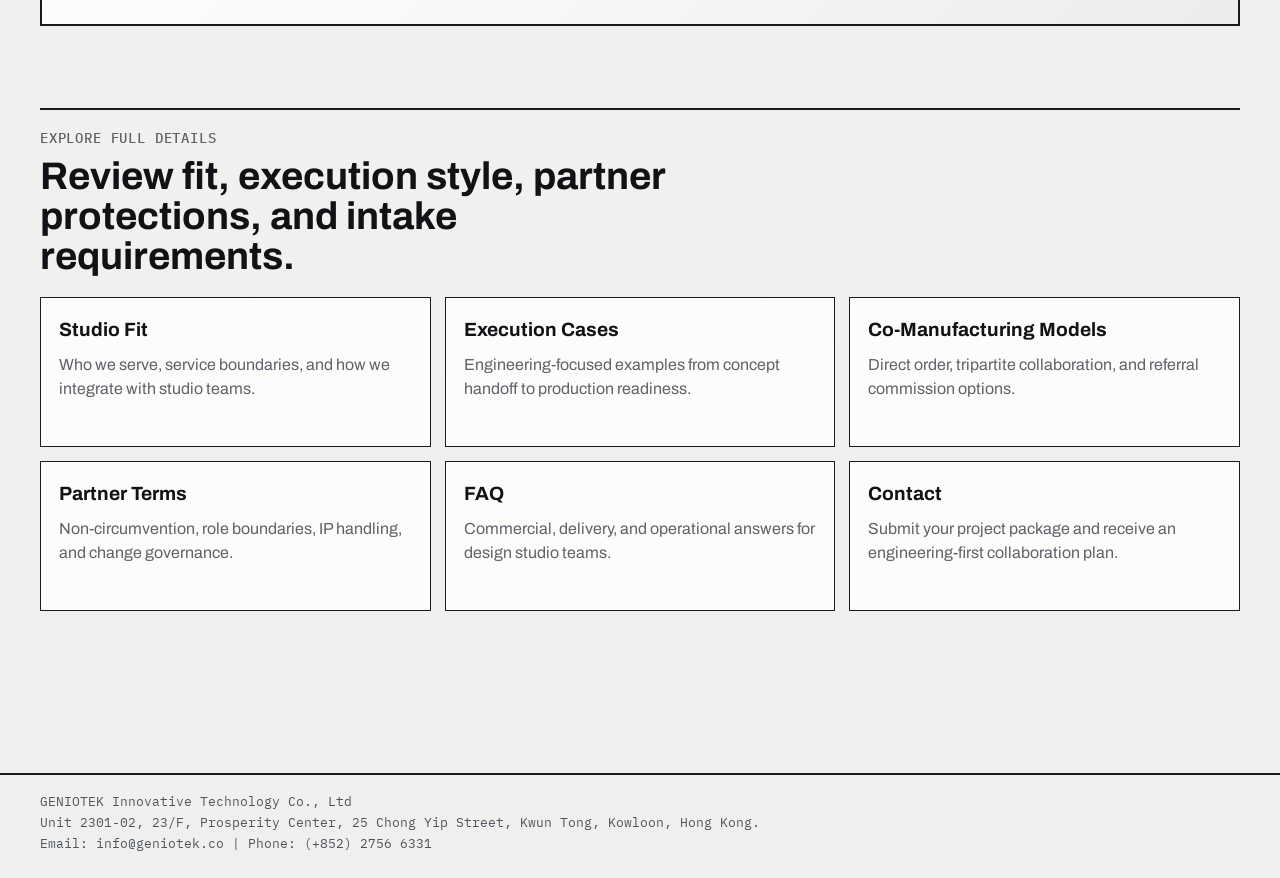
==== commit b2b33af4: "feat: reposition site for design studios with engineering-led co-manufacturing model" ====
--- a/index.html
+++ b/index.html
@@ -3,13 +3,13 @@
 <head>
   <meta charset="utf-8">
   <meta name="viewport" content="width=device-width, initial-scale=1">
-  <title>Geniotek | Design-Integrated Engineering for NPI and Scale</title>
-  <meta name="description" content="Geniotek turns complex concepts into manufacturing reality with design-integrated engineering, rapid feasibility analysis, and risk-sharing delivery models.">
+  <title>Geniotek | Engineering-led Co-Manufacturing Partner for Design Studios</title>
+  <meta name="description" content="White-label engineering, DFM, prototyping, and production ramp-up for design studios. We do not provide front-end design services.">
   <link rel="icon" href="data:image/svg+xml,%3Csvg xmlns='http://www.w3.org/2000/svg' viewBox='0 0 32 32'%3E%3Crect width='32' height='32' fill='%23111216'/%3E%3Cpath d='M6 6h20v20H6z' fill='none' stroke='%23fff' stroke-width='2'/%3E%3Cpath d='M16 6v20M6 16h20' stroke='%23fff' stroke-width='2'/%3E%3C/svg%3E">
   <link rel="preconnect" href="https://fonts.googleapis.com">
   <link rel="preconnect" href="https://fonts.gstatic.com" crossorigin>
   <link href="https://fonts.googleapis.com/css2?family=Archivo:wght@400;500;600;700&family=IBM+Plex+Mono:wght@400;500&display=swap" rel="stylesheet">
-  <link rel="stylesheet" href="./styles.css?v=20260301b">
+  <link rel="stylesheet" href="./styles.css?v=20260301c">
 </head>
 <body>
   <div class="bg-ornament" aria-hidden="true"></div>
@@ -21,10 +21,10 @@
     </a>
     <button class="menu-toggle" type="button" aria-expanded="false" aria-controls="site-nav">Menu</button>
     <nav id="site-nav" class="nav">
-      <a href="./about.html">About</a>
-      <a href="./case-study.html">Case Study</a>
-      <a href="./services.html">Services</a>
-      <a href="./guarantees.html">Guarantees</a>
+      <a href="./about.html">Studio Fit</a>
+      <a href="./case-study.html">Execution Cases</a>
+      <a href="./services.html">Co-Manufacturing Models</a>
+      <a href="./guarantees.html">Partner Terms</a>
       <a href="./faq.html">FAQ</a>
       <a href="./contact.html" class="nav-accent">Contact</a>
     </nav>
@@ -33,171 +33,171 @@
   <main>
     <section class="hero reveal">
       <div class="hero-copy">
-        <p class="eyebrow">Design-Integrated Engineering Partner</p>
+        <p class="eyebrow">For Design Studios</p>
         <h1>
-          Turn Complex Concepts into
-          <span class="accent-red">Manufacturing</span>
-          <span class="accent-blue">Reality.</span>
+          Engineering-led
+          <span class="accent-red">Co-Manufacturing</span>
+          <span class="accent-blue">Partner.</span>
         </h1>
         <p class="lede">
-          We combine industrial design, engineering, prototyping, and manufacturing into one synchronized system for NPI and scale.
+          White-label engineering, DFM, prototype validation, and production ramp-up for design studios. We do not provide front-end design services, and we never bypass our studio partners.
         </p>
         <div class="cta-row">
-          <a class="btn btn-solid" href="./contact.html">Start Feasibility Audit</a>
-          <a class="btn btn-outline" href="./case-study.html">View Case Studies</a>
+          <a class="btn btn-solid" href="./contact.html">Start Studio Intake</a>
+          <a class="btn btn-outline" href="./case-study.html">See Execution Cases</a>
         </div>
       </div>
       <aside class="hero-side">
         <figure class="hero-visual">
-          <img src="./assets/covers/cover-system.svg" alt="Integrated product development system visual">
+          <img src="./assets/covers/cover-system.svg" alt="Engineering and manufacturing operating system visual">
         </figure>
         <div class="mini-card">
-          <h2>Operating Base</h2>
-          <p>Hong Kong + Dongguan</p>
+          <h2>Default Model</h2>
+          <p>Design studio direct PO with white-label delivery</p>
         </div>
         <div class="mini-card">
-          <h2>Model</h2>
-          <p>D2M: design to manufacture</p>
+          <h2>Service Boundary</h2>
+          <p>No front-end design services, engineering execution only</p>
         </div>
         <div class="mini-card">
-          <h2>Positioning</h2>
-          <p>Engineering-led product launch partner</p>
+          <h2>Trust Rule</h2>
+          <p>Client non-circumvention and controlled communication</p>
         </div>
       </aside>
     </section>
 
     <section id="work" class="work reveal">
       <div class="section-head">
-        <p class="eyebrow">Selected Case Stories</p>
-        <h2>Product systems designed for manufacturability from day one.</h2>
+        <p class="eyebrow">Execution Cases</p>
+        <h2>Programs where design studios handed over concept packages and we carried engineering to production readiness.</h2>
       </div>
 
       <div class="case-grid">
         <article class="case case-dark">
           <figure class="case-media">
-            <img src="./assets/covers/cover-filter.svg" alt="One-press cartridge mechanism concept visual">
-          </figure>
-          <h3>A One-Press Cartridge System</h3>
-          <p>Patent-pending press-to-release interaction that simplifies filter replacement and production consistency.</p>
-          <span>Concept -> Prototype -> Sourcing -> QC -> Mass Production</span>
+            <img src="./assets/covers/cover-filter.svg" alt="Filter mechanism engineering case visual">
+          </figure>
+          <h3>Consumer Filter Product</h3>
+          <p>Converted studio concept intent into a repeatable mechanism, tolerance plan, and pilot-ready assembly structure.</p>
+          <span>Studio files -> DFM -> EVT/DVT -> pilot transfer</span>
         </article>
 
         <article class="case case-mint">
           <figure class="case-media">
-            <img src="./assets/covers/cover-charger.svg" alt="Modular magnetic charging ecosystem visual">
-          </figure>
-          <h3>Designing Playful Order</h3>
-          <p>A modular magnetic charging ecosystem that turns desk clutter into a customizable experience.</p>
-          <span>Hardware architecture + user interaction refinement</span>
+            <img src="./assets/covers/cover-charger.svg" alt="Charging hardware engineering case visual">
+          </figure>
+          <h3>Desktop Charging Hardware</h3>
+          <p>Resolved thermal, structure, and assembly constraints while preserving design language from the studio team.</p>
+          <span>Engineering conversion + supplier alignment</span>
         </article>
 
         <article class="case case-blue">
           <figure class="case-media">
-            <img src="./assets/covers/cover-fitness.svg" alt="Magnetic smart training gear system visual">
-          </figure>
-          <h3>Magnetic Training Revolution</h3>
-          <p>Embedded magnetic smart-training accessory system to secure essentials during gym sessions.</p>
-          <span>Electromechanical integration + pilot validation</span>
+            <img src="./assets/covers/cover-fitness.svg" alt="Training gear engineering validation visual">
+          </figure>
+          <h3>Training Accessory System</h3>
+          <p>Built validation loops for fit, reliability, and manufacturing repeatability before production commitment.</p>
+          <span>Prototype cycles + quality checkpoints</span>
         </article>
 
         <article class="case case-light">
           <figure class="case-media">
-            <img src="./assets/covers/cover-process.svg" alt="Product launch planning process visual">
-          </figure>
-          <h3>From Idea to Launch Plan</h3>
-          <p>A structured 30-minute kickoff audit with timeline, quote band, and technical feasibility direction.</p>
-          <span>Immediate strategic clarity before major spend</span>
+            <img src="./assets/covers/cover-process.svg" alt="Engineering intake and delivery process visual">
+          </figure>
+          <h3>Studio Delivery Framework</h3>
+          <p>Defined one communication and escalation rhythm to keep studio teams focused on creative leadership.</p>
+          <span>Fast intake, clear milestones, controlled handoff</span>
         </article>
       </div>
     </section>
 
     <section id="about" class="about reveal">
       <div class="section-head">
-        <p class="eyebrow">About Geniotek</p>
-        <h2>The integrated product pipeline that removes fragmentation risk.</h2>
+        <p class="eyebrow">How We Work</p>
+        <h2>Built for design studios that need a reliable engineering and manufacturing execution partner.</h2>
       </div>
       <p class="about-copy">
-        Traditional product development often breaks across agencies, suppliers, and disconnected teams. Geniotek unifies industrial design, engineering, prototyping, and production operations under one system, reducing handoff friction and making feasibility visible in real time.
+        Your studio leads brand, concept, and user-facing design decisions. We convert approved design packages into manufacturable engineering systems and controlled production outcomes.
       </p>
-      <ul class="pipeline" aria-label="Integrated pipeline">
-        <li>Design</li>
-        <li>Engineering</li>
-        <li>Prototype</li>
-        <li>Production</li>
+      <ul class="pipeline" aria-label="Studio execution pipeline">
+        <li>Studio Package Intake</li>
+        <li>Engineering Conversion</li>
+        <li>Validation Loops</li>
+        <li>Pilot + Ramp Transfer</li>
       </ul>
     </section>
 
     <section class="metrics reveal">
       <div class="section-head">
-        <p class="eyebrow">Quantifiable Outcomes</p>
-        <h2>Results built from synchronized design and manufacturing.</h2>
+        <p class="eyebrow">What Studios Get</p>
+        <h2>Operational confidence without taking over your client relationship.</h2>
       </div>
       <div class="metric-grid">
         <article>
-          <p class="metric-value">+60%</p>
-          <h3>Development Speed</h3>
-          <p>Real-time feasibility and concurrent execution accelerate time-to-market.</p>
-        </article>
-        <article>
-          <p class="metric-value">-40%</p>
-          <h3>Manufacturing Cost</h3>
-          <p>Supply chain transparency and early DFM choices reduce total cost pressure.</p>
-        </article>
-        <article>
-          <p class="metric-value">85%</p>
-          <h3>Concept Success Potential</h3>
-          <p>Systematic technical and commercial screening before large investment.</p>
-        </article>
-        <article>
-          <p class="metric-value">Risk-Share</p>
-          <h3>Flexible Cooperation</h3>
-          <p>Joint investment and success-based pricing models for selected projects.</p>
+          <p class="metric-value">24h</p>
+          <h3>Initial Feasibility Response</h3>
+          <p>Fast engineering read on key manufacturability and timeline risks.</p>
+        </article>
+        <article>
+          <p class="metric-value">EVT/DVT/PVT</p>
+          <h3>Structured Validation</h3>
+          <p>Stage-gated verification for fit, reliability, and mass-production readiness.</p>
+        </article>
+        <article>
+          <p class="metric-value">White-label</p>
+          <h3>Studio-safe Collaboration</h3>
+          <p>No client bypass behavior and communication aligned to your account structure.</p>
+        </article>
+        <article>
+          <p class="metric-value">3 Models</p>
+          <h3>Commercial Flexibility</h3>
+          <p>Direct order, tripartite delivery, or referral-commission collaboration.</p>
         </article>
       </div>
     </section>
 
     <section id="services" class="services reveal">
       <div class="section-head">
-        <p class="eyebrow">Delivery Tracks</p>
-        <h2>Choose the operating mode that matches your stage.</h2>
+        <p class="eyebrow">Commercial Models</p>
+        <h2>Choose the model that fits your studio's role in each project.</h2>
       </div>
       <div class="service-list">
         <article>
-          <h3>Prototype Innovation</h3>
-          <p>Idea -> Prototype</p>
-        </article>
-        <article>
-          <h3>Product Development</h3>
-          <p>Prototype -> Product</p>
-        </article>
-        <article>
-          <h3>Pilot Manufacturing</h3>
-          <p>Product -> Pilot</p>
+          <h3>Studio Direct Order (Default)</h3>
+          <p>White-label engineering and manufacturing execution under your lead</p>
+        </article>
+        <article>
+          <h3>Tripartite Collaboration</h3>
+          <p>Studio + brand + Geniotek for high-risk or high-capex programs</p>
+        </article>
+        <article>
+          <h3>Referral + Commission</h3>
+          <p>For studios that introduce projects but do not join delivery operations</p>
         </article>
       </div>
     </section>
 
     <section id="guarantees" class="guarantees reveal">
       <div class="section-head">
-        <p class="eyebrow">Service Guarantees</p>
-        <h2>Commercial confidence from IP to quality delivery.</h2>
+        <p class="eyebrow">Partner Terms</p>
+        <h2>Trust protections designed for design studio partnerships.</h2>
       </div>
       <div class="guarantee-grid">
         <article>
-          <h3>IP Protection</h3>
-          <p>High-standard confidentiality agreements to protect design, technology, and business data.</p>
-        </article>
-        <article>
-          <h3>1:1 Fidelity</h3>
-          <p>Mass production tolerance and materials aligned to the signed prototype standard.</p>
-        </article>
-        <article>
-          <h3>Compliance + QC</h3>
-          <p>Support for CE, FCC, RoHS and multi-point internal quality control checkpoints.</p>
-        </article>
-        <article>
-          <h3>Launch Documentation</h3>
-          <p>BOM, manufacturing specs, assembly flow, and QC checklist for production handoff.</p>
+          <h3>Non-Circumvention</h3>
+          <p>We do not bypass studio partners to solicit direct business from their clients.</p>
+        </article>
+        <article>
+          <h3>Role Boundary</h3>
+          <p>We execute engineering and manufacturing only. Front-end design stays with the studio.</p>
+        </article>
+        <article>
+          <h3>IP + Data Protection</h3>
+          <p>NDA-based access control and segmented supplier communication rules.</p>
+        </article>
+        <article>
+          <h3>Change Control</h3>
+          <p>Scope and cost impacts are managed through formal stage-based change orders.</p>
         </article>
       </div>
     </section>
@@ -205,66 +205,66 @@
     <section id="faq" class="faq reveal">
       <div class="section-head">
         <p class="eyebrow">FAQ</p>
-        <h2>Quick answers for collaboration and process clarity.</h2>
+        <h2>Answers for studio owners, design directors, and account leads.</h2>
       </div>
       <div class="faq-list">
         <details>
-          <summary>What is Geniotek: design firm, trading company, or factory?</summary>
-          <p>We are a D2M integrated product development partner combining design, engineering, and manufacturing coordination.</p>
-        </details>
-        <details>
-          <summary>How do you improve development speed by an average of 60%?</summary>
-          <p>By replacing sequential handoffs with concurrent design-engineering-production workflows from day one.</p>
-        </details>
-        <details>
-          <summary>Can you support certifications and compliance?</summary>
-          <p>Yes. Projects can be structured for CE, FCC, RoHS and other target market requirements.</p>
-        </details>
-        <details>
-          <summary>What should I prepare for the initial audit?</summary>
-          <p>A concept summary, sketches or 3D files, and any existing research materials if available.</p>
+          <summary>Do you provide front-end design services?</summary>
+          <p>No. We focus on engineering execution, DFM, validation, and production transfer.</p>
+        </details>
+        <details>
+          <summary>What is your default cooperation model?</summary>
+          <p>Design studio direct order with white-label execution and non-circumvention terms.</p>
+        </details>
+        <details>
+          <summary>When should we use a tripartite model?</summary>
+          <p>For larger programs with tooling, certification, or higher commercial risk that need shared governance.</p>
+        </details>
+        <details>
+          <summary>Do you offer referral commission cooperation?</summary>
+          <p>Yes. Referral mode is available for partners who introduce opportunities without joining delivery.</p>
         </details>
       </div>
     </section>
 
     <section id="contact" class="contact reveal">
-      <h2>Schedule Your Session</h2>
-      <p>Consult a product expert and receive your launch plan.</p>
+      <h2>Ready To Collaborate With Your Studio Team?</h2>
+      <p>Send your project package and preferred commercial model. We will reply with a practical engineering path.</p>
       <div class="cta-row">
-        <a class="btn btn-solid" href="mailto:info@geniotek.co?subject=Feasibility%20Audit">Start Feasibility Audit</a>
-        <a class="btn btn-outline" href="mailto:info@geniotek.co?subject=General%20Inquiry">Contact Us</a>
+        <a class="btn btn-solid" href="mailto:info@geniotek.co?subject=Studio%20Engineering%20Intake">Start Studio Intake</a>
+        <a class="btn btn-outline" href="mailto:info@geniotek.co?subject=Partnership%20Inquiry">Discuss Partnership Terms</a>
       </div>
     </section>
 
     <section class="page-hub reveal">
       <div class="section-head">
-        <p class="eyebrow">Explore The Full Site</p>
-        <h2>Dive deeper into process, cases, guarantees, and collaboration details.</h2>
+        <p class="eyebrow">Explore Full Details</p>
+        <h2>Review fit, execution style, partner protections, and intake requirements.</h2>
       </div>
       <div class="hub-grid">
         <a class="hub-card" href="./about.html">
-          <h3>About</h3>
-          <p>How our D2M system works, the team model, and operating philosophy.</p>
+          <h3>Studio Fit</h3>
+          <p>Who we serve, service boundaries, and how we integrate with studio teams.</p>
         </a>
         <a class="hub-card" href="./case-study.html">
-          <h3>Case Study</h3>
-          <p>Project snapshots with integration scope, launch goals, and outcomes.</p>
+          <h3>Execution Cases</h3>
+          <p>Engineering-focused examples from concept handoff to production readiness.</p>
         </a>
         <a class="hub-card" href="./services.html">
-          <h3>Services</h3>
-          <p>From concept validation to pilot manufacturing and risk-sharing options.</p>
+          <h3>Co-Manufacturing Models</h3>
+          <p>Direct order, tripartite collaboration, and referral commission options.</p>
         </a>
         <a class="hub-card" href="./guarantees.html">
-          <h3>Guarantees</h3>
-          <p>IP protection, QC checkpoints, fidelity standards, and delivery controls.</p>
+          <h3>Partner Terms</h3>
+          <p>Non-circumvention, role boundaries, IP handling, and change governance.</p>
         </a>
         <a class="hub-card" href="./faq.html">
           <h3>FAQ</h3>
-          <p>Answers on timeline, fit, cost transparency, and project onboarding.</p>
+          <p>Commercial, delivery, and operational answers for design studio teams.</p>
         </a>
         <a class="hub-card" href="./contact.html">
           <h3>Contact</h3>
-          <p>Send your brief and get a practical first-step launch recommendation.</p>
+          <p>Submit your project package and receive an engineering-first collaboration plan.</p>
         </a>
       </div>
     </section>
@@ -276,7 +276,6 @@
     <p>Email: info@geniotek.co | Phone: (+852) 2756 6331</p>
   </footer>
 
-  <script src="./script.js?v=20260301b"></script>
+  <script src="./script.js?v=20260301c"></script>
 </body>
 </html>
-
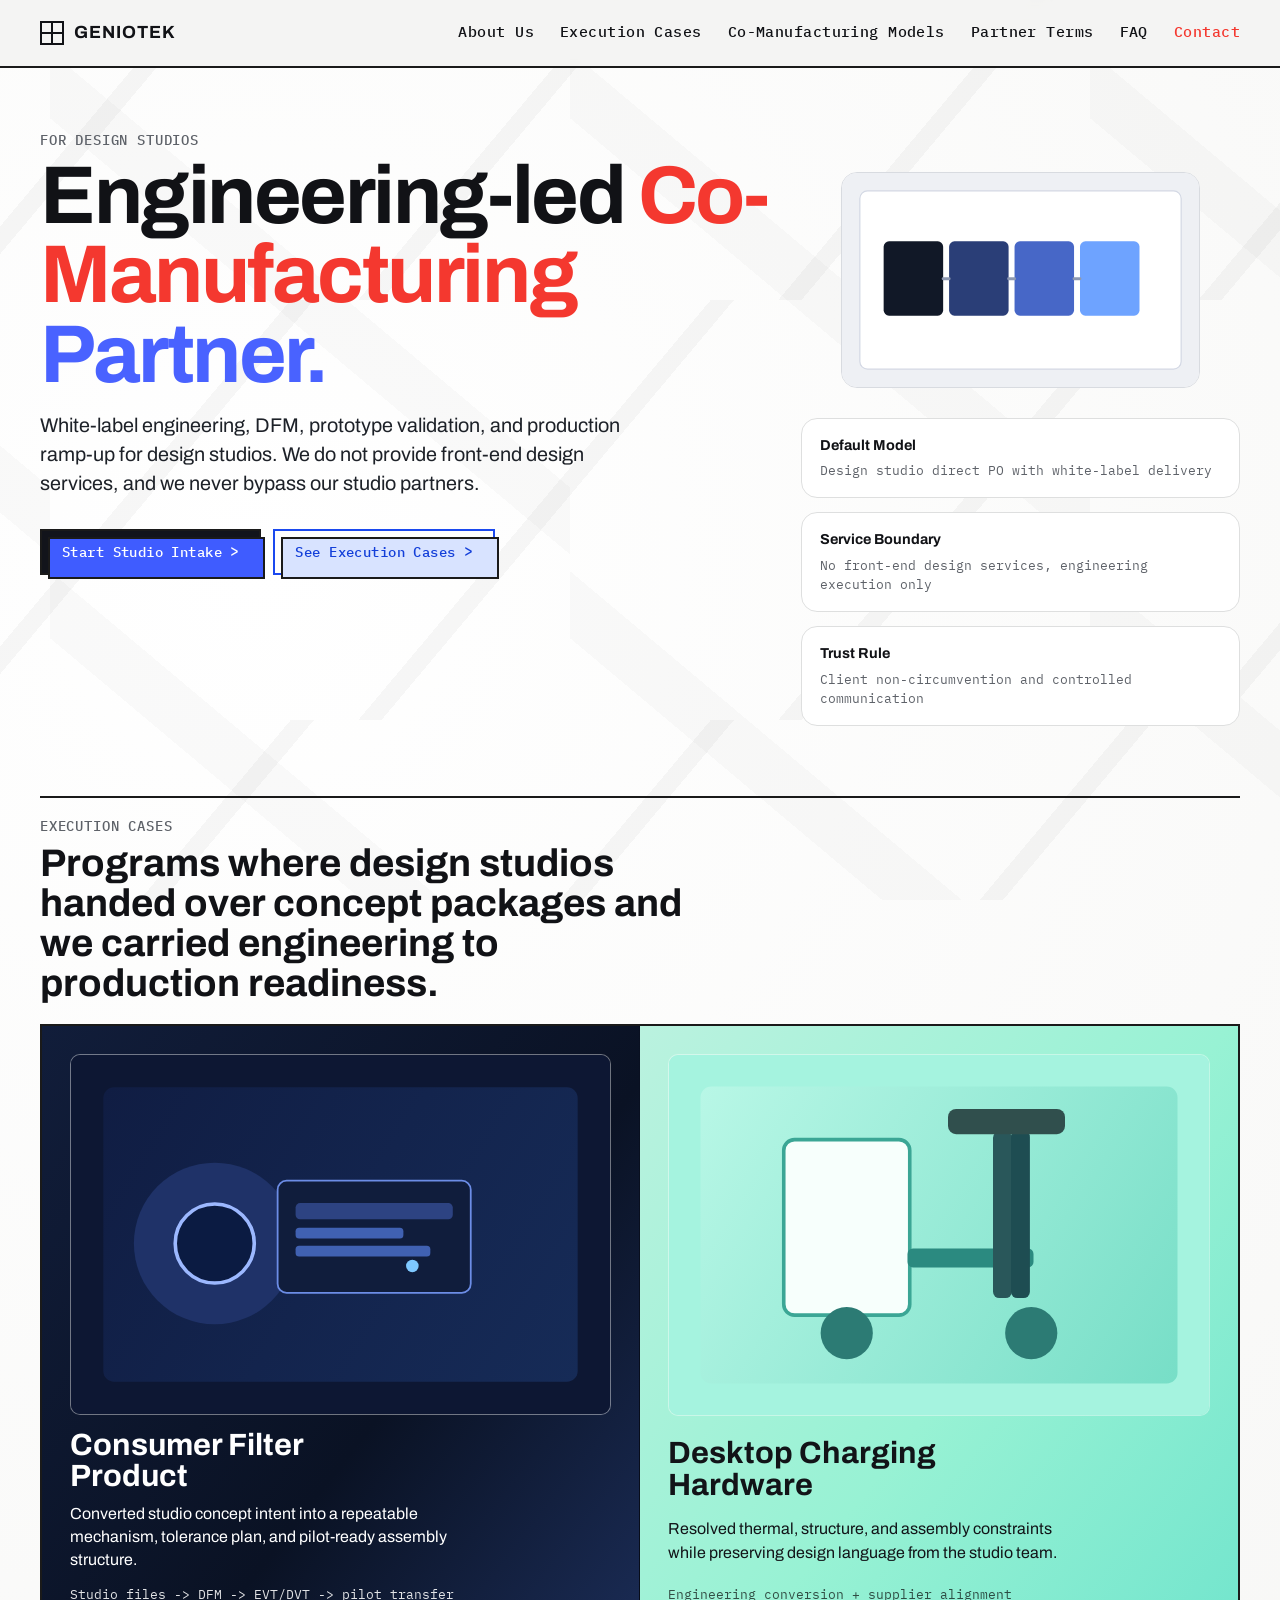
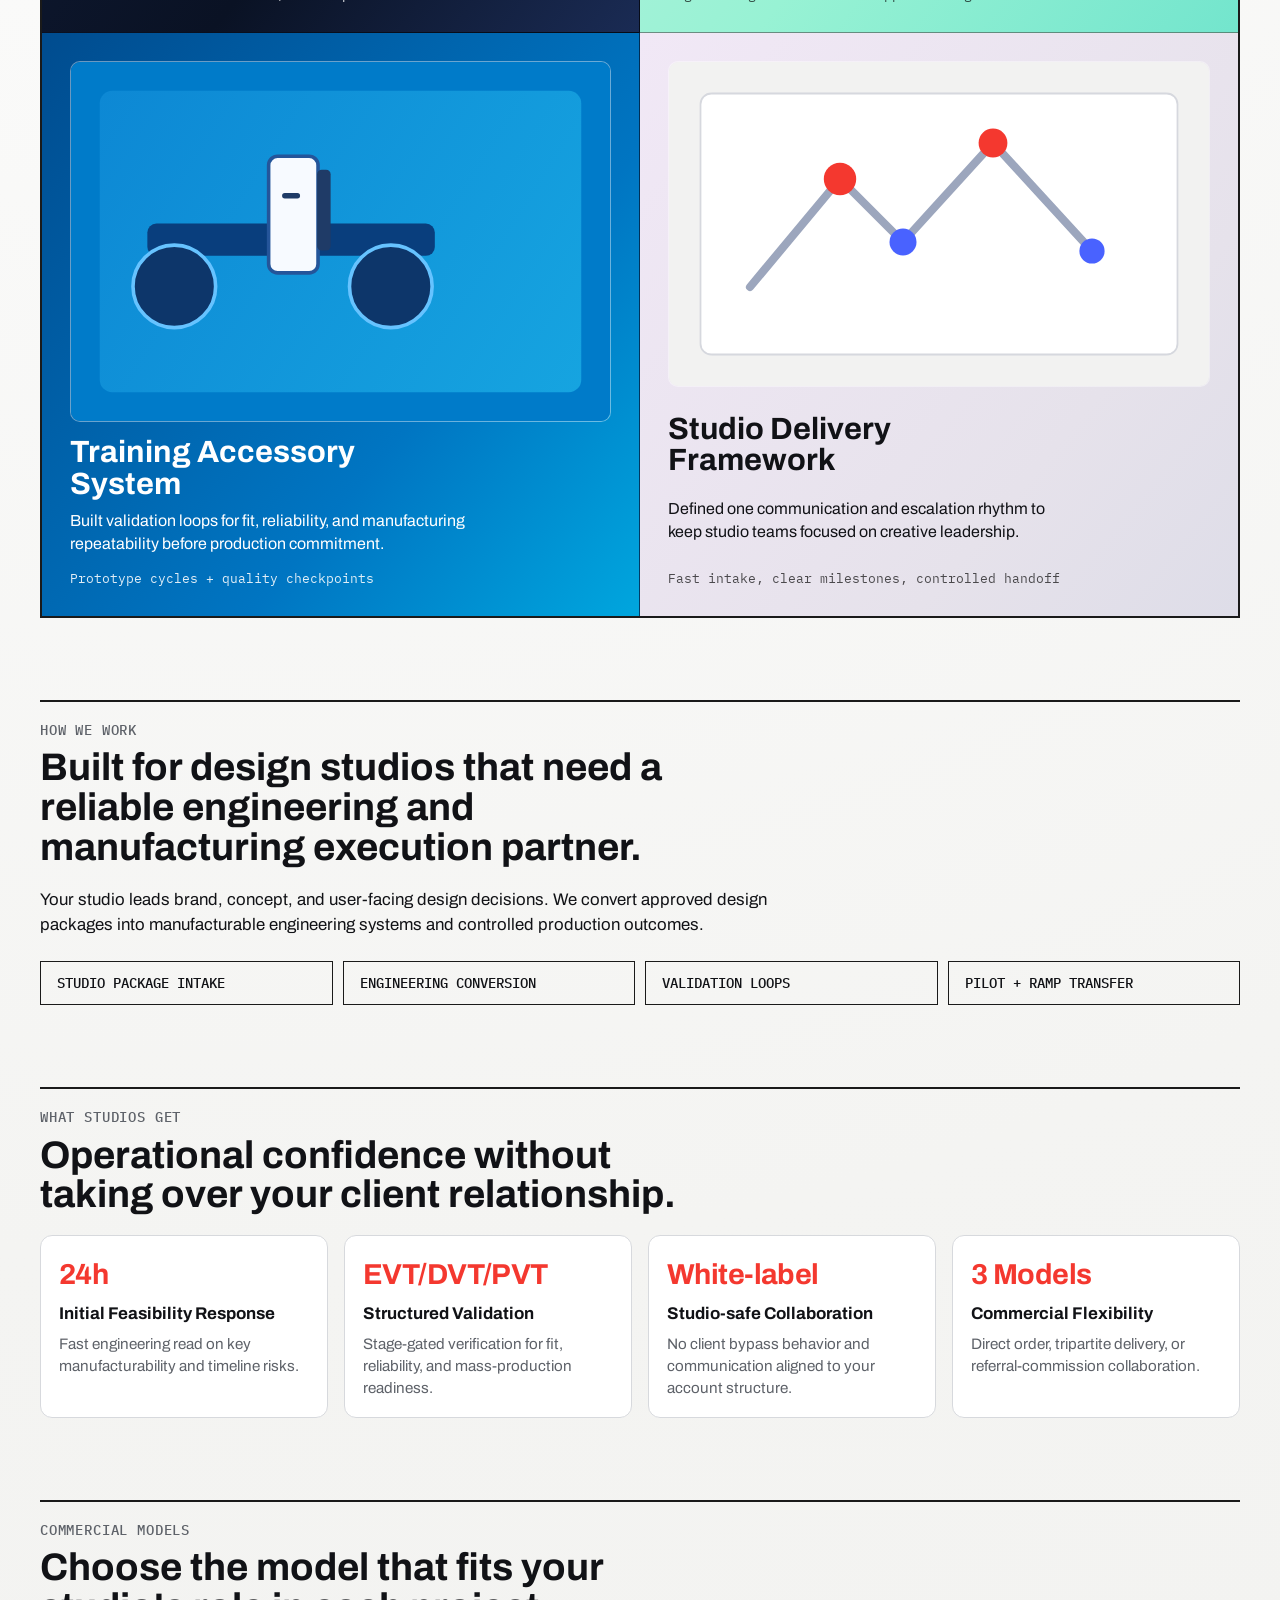
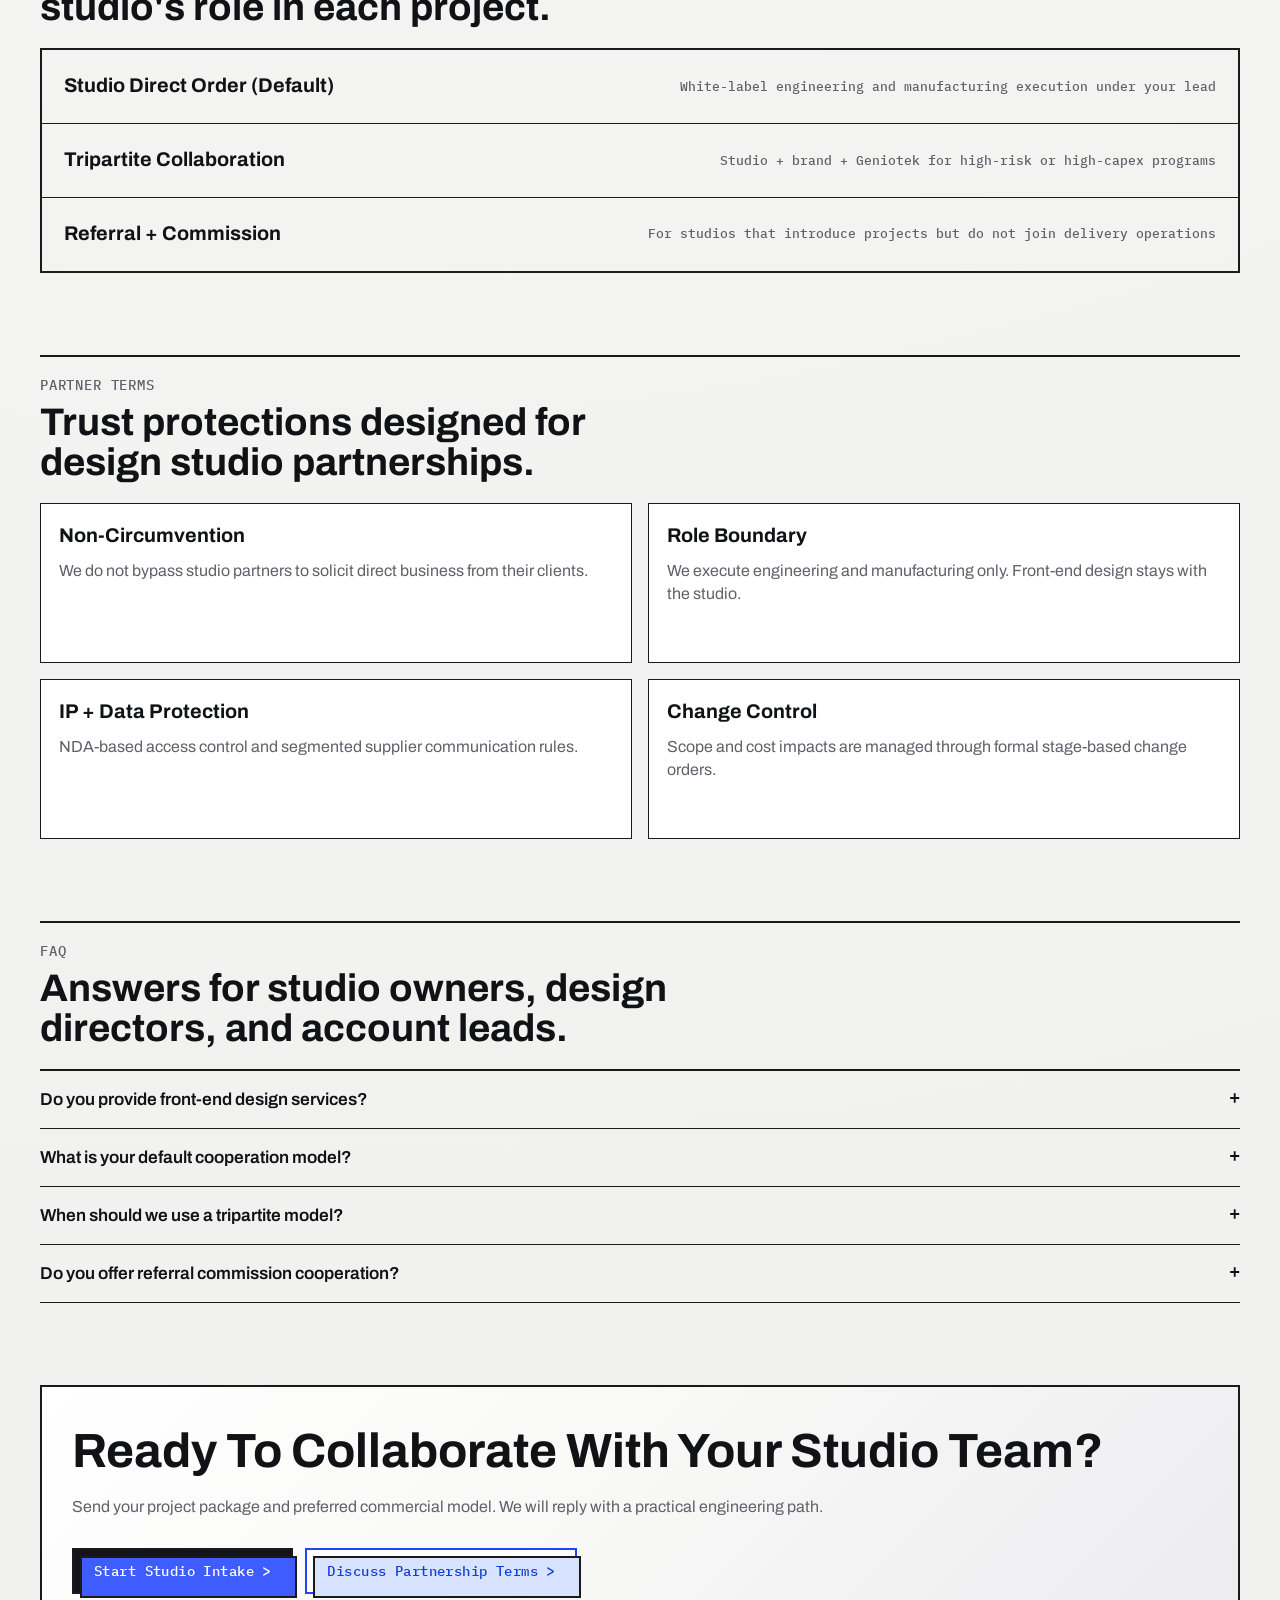
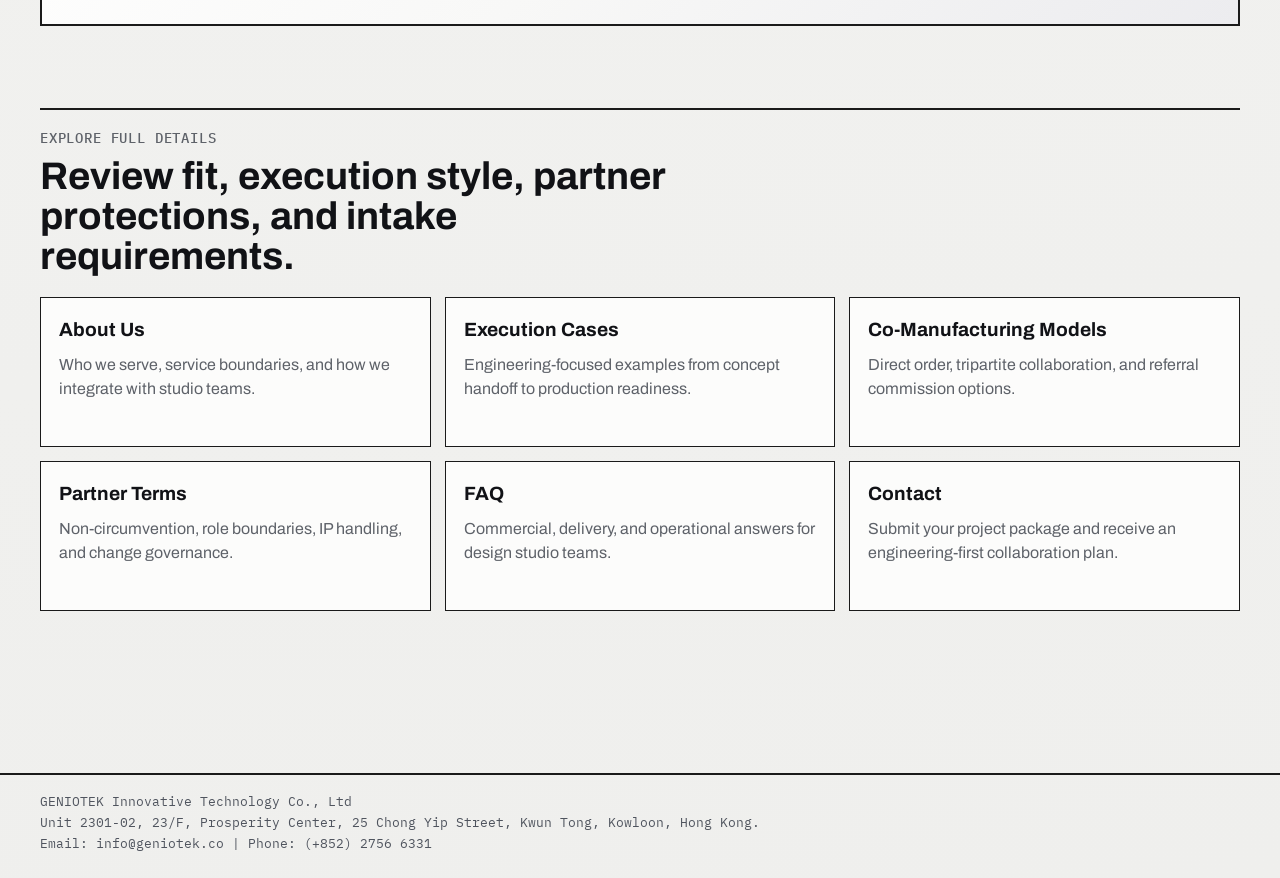
==== commit 1f5946f4: "feat: rename studio fit to about us and strengthen company intro page" ====
--- a/index.html
+++ b/index.html
@@ -21,7 +21,7 @@
     </a>
     <button class="menu-toggle" type="button" aria-expanded="false" aria-controls="site-nav">Menu</button>
     <nav id="site-nav" class="nav">
-      <a href="./about.html">Studio Fit</a>
+      <a href="./about.html">About Us</a>
       <a href="./case-study.html">Execution Cases</a>
       <a href="./services.html">Co-Manufacturing Models</a>
       <a href="./guarantees.html">Partner Terms</a>
@@ -243,7 +243,7 @@
       </div>
       <div class="hub-grid">
         <a class="hub-card" href="./about.html">
-          <h3>Studio Fit</h3>
+          <h3>About Us</h3>
           <p>Who we serve, service boundaries, and how we integrate with studio teams.</p>
         </a>
         <a class="hub-card" href="./case-study.html">
@@ -279,3 +279,4 @@
   <script src="./script.js?v=20260301c"></script>
 </body>
 </html>
+
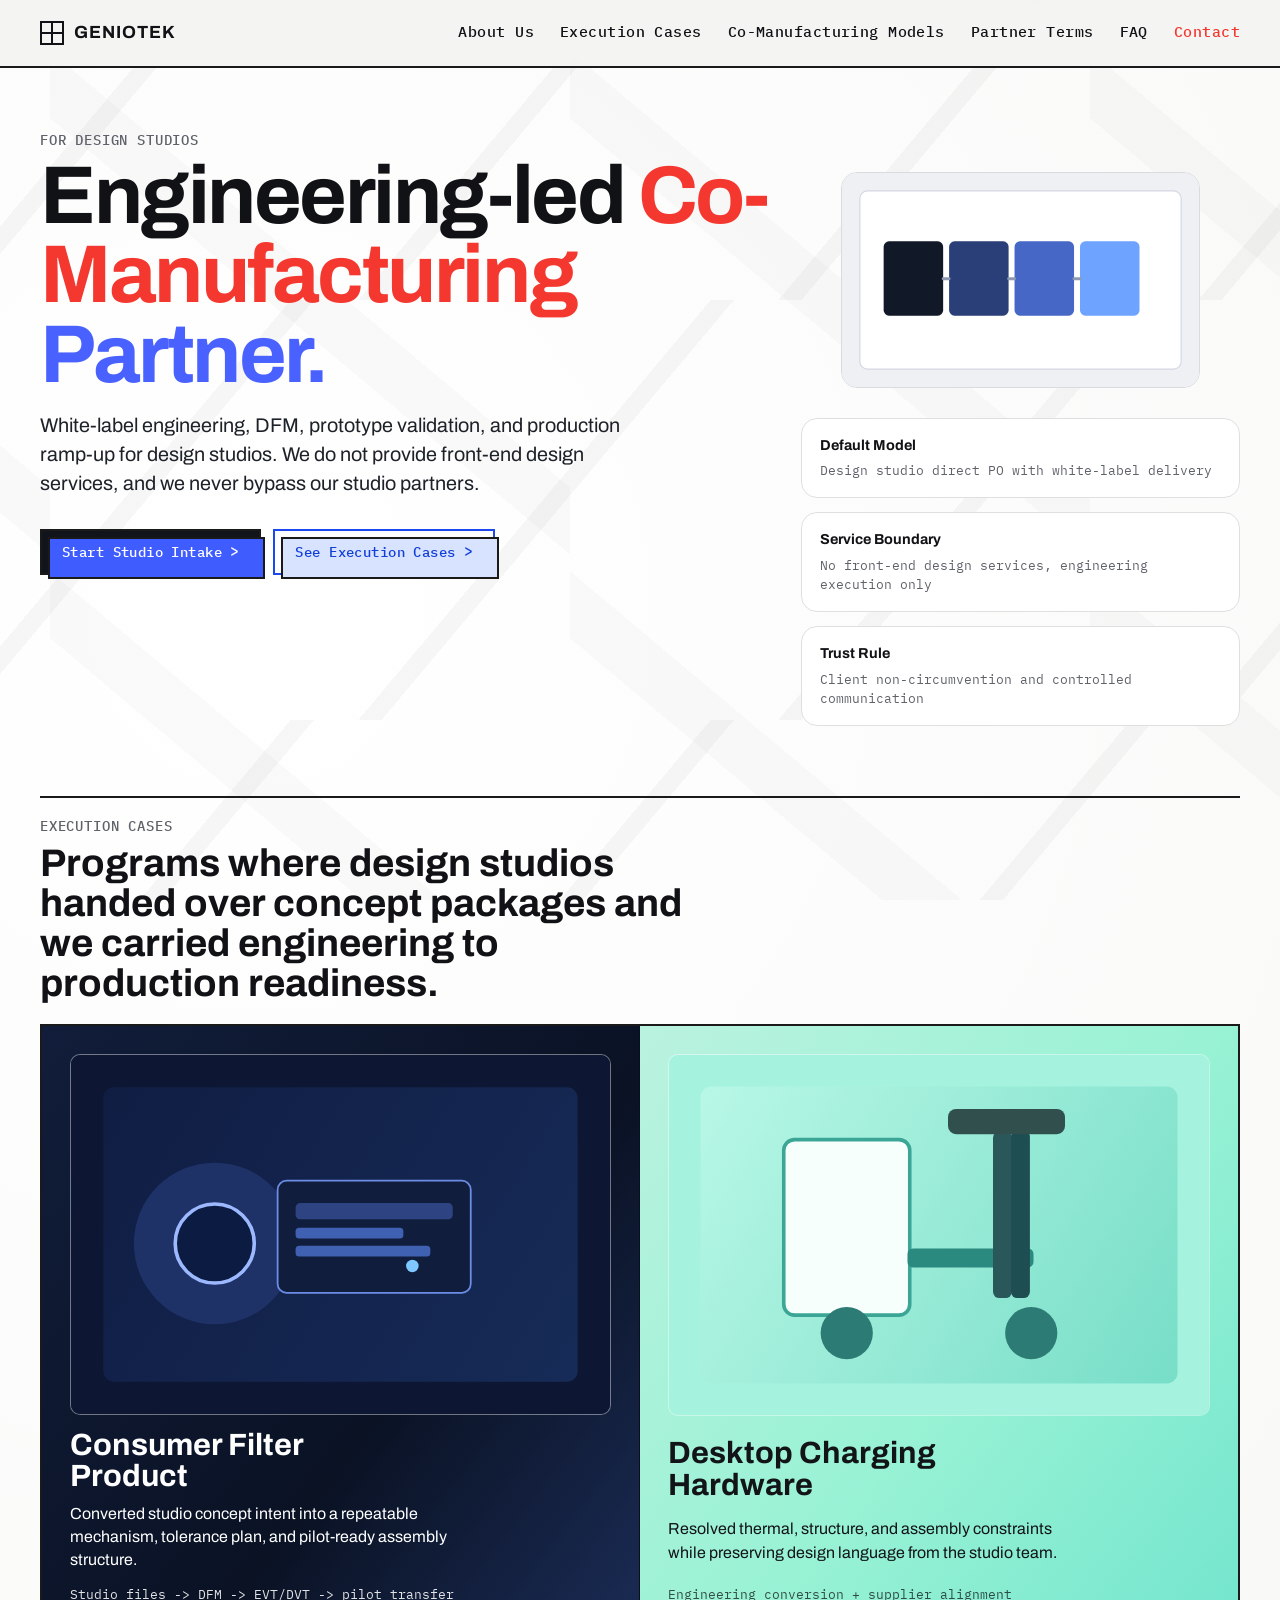
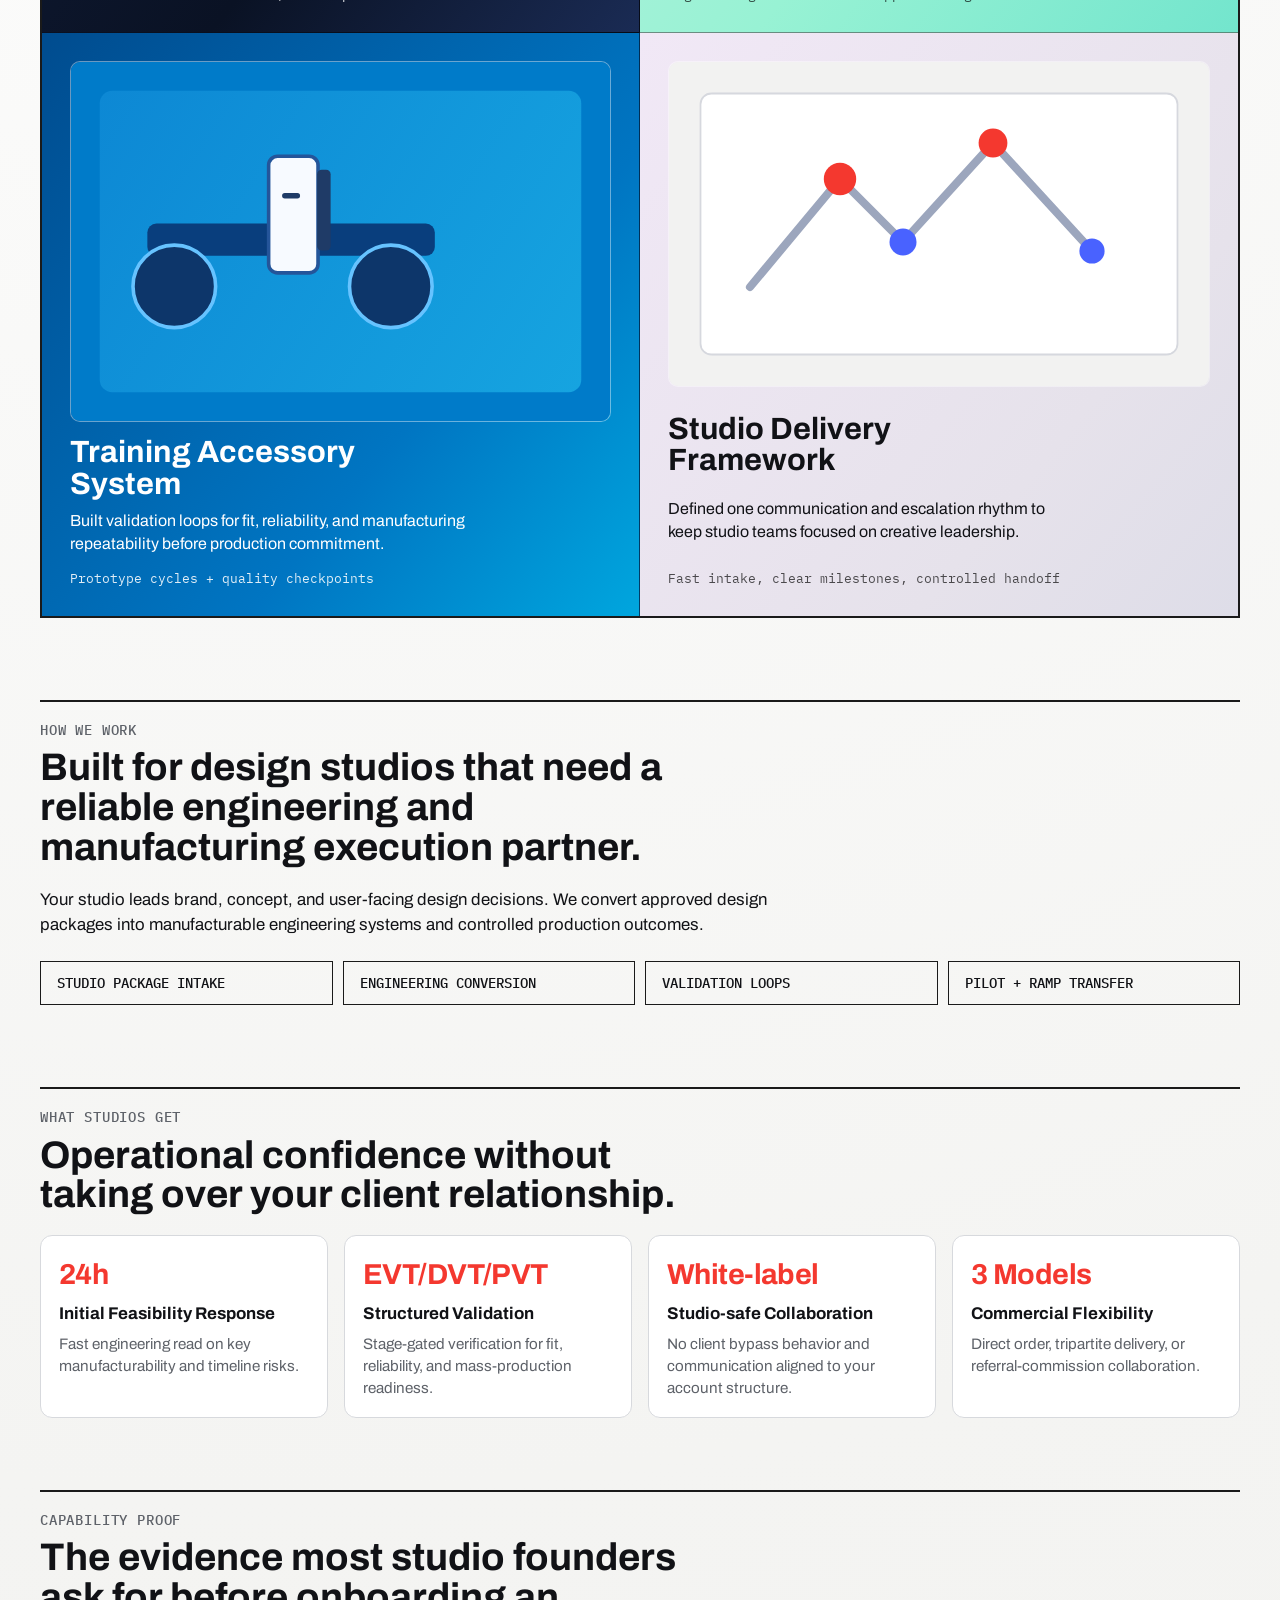
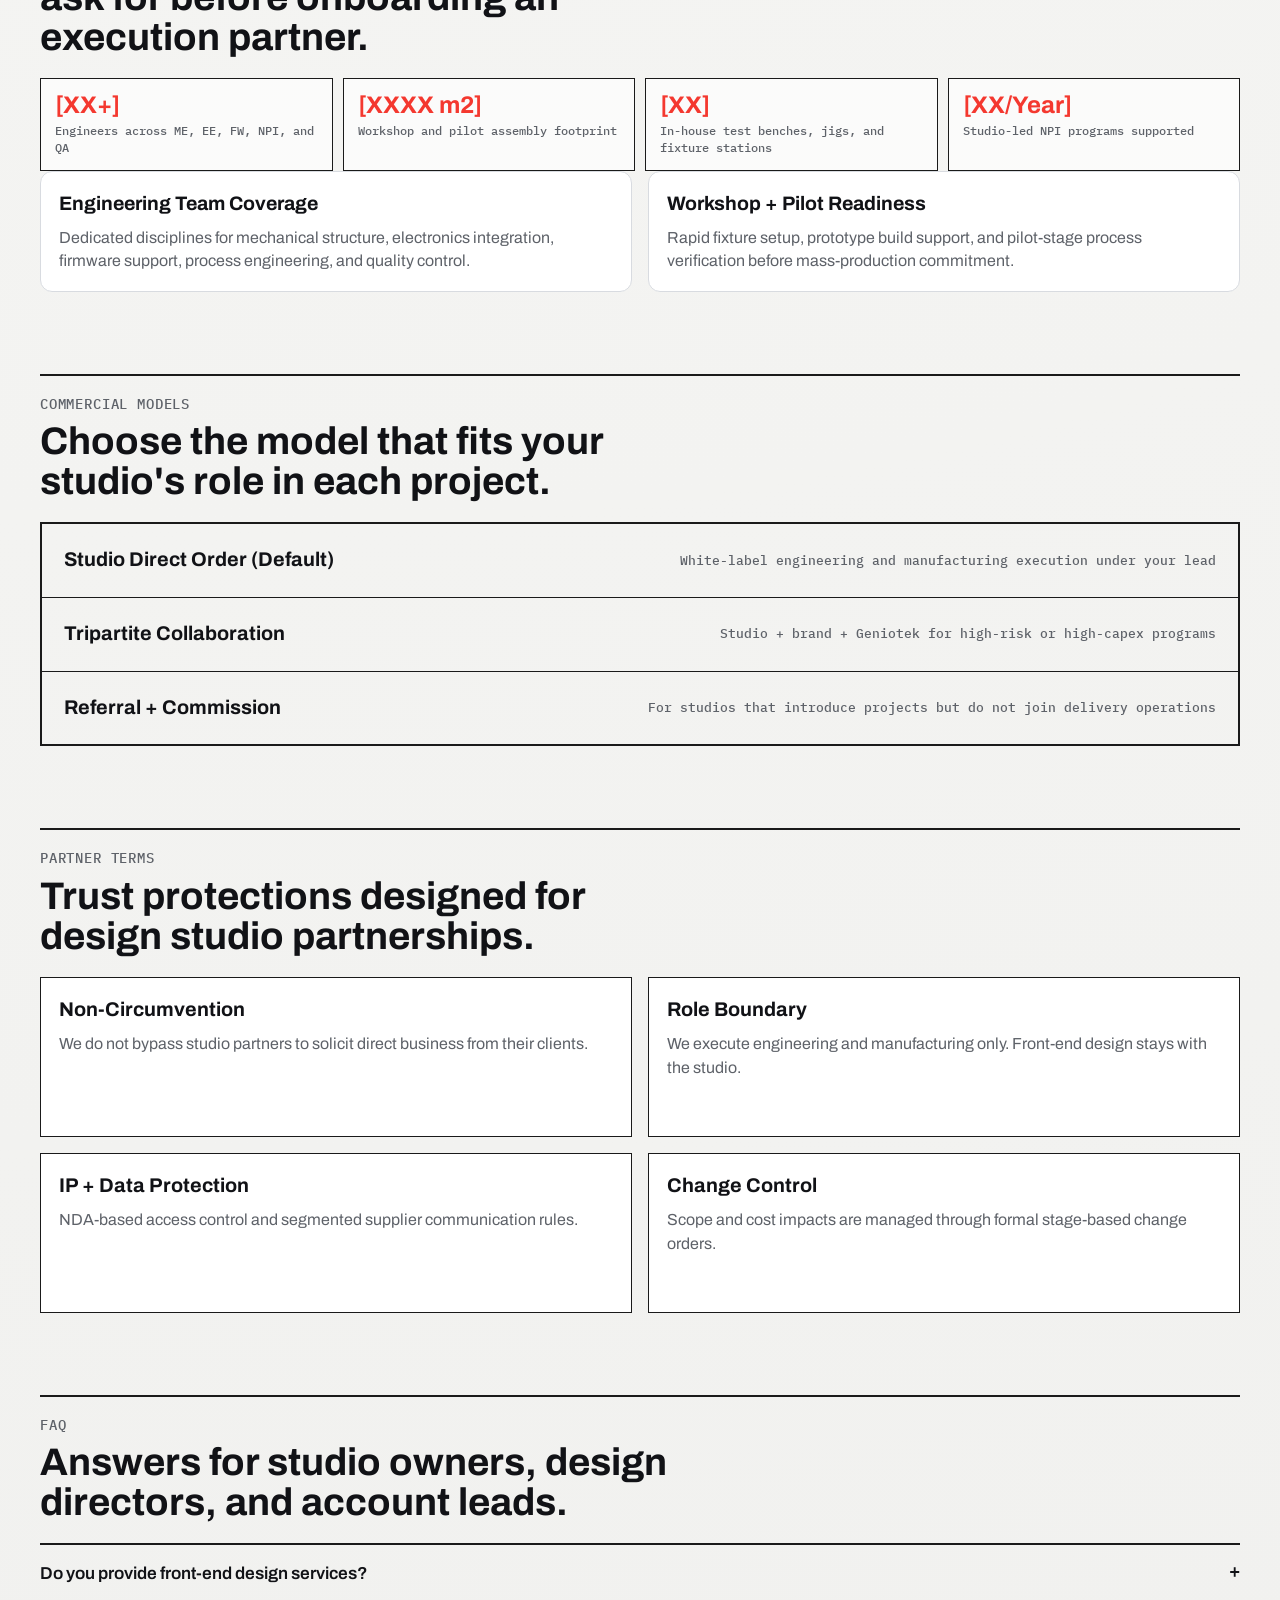
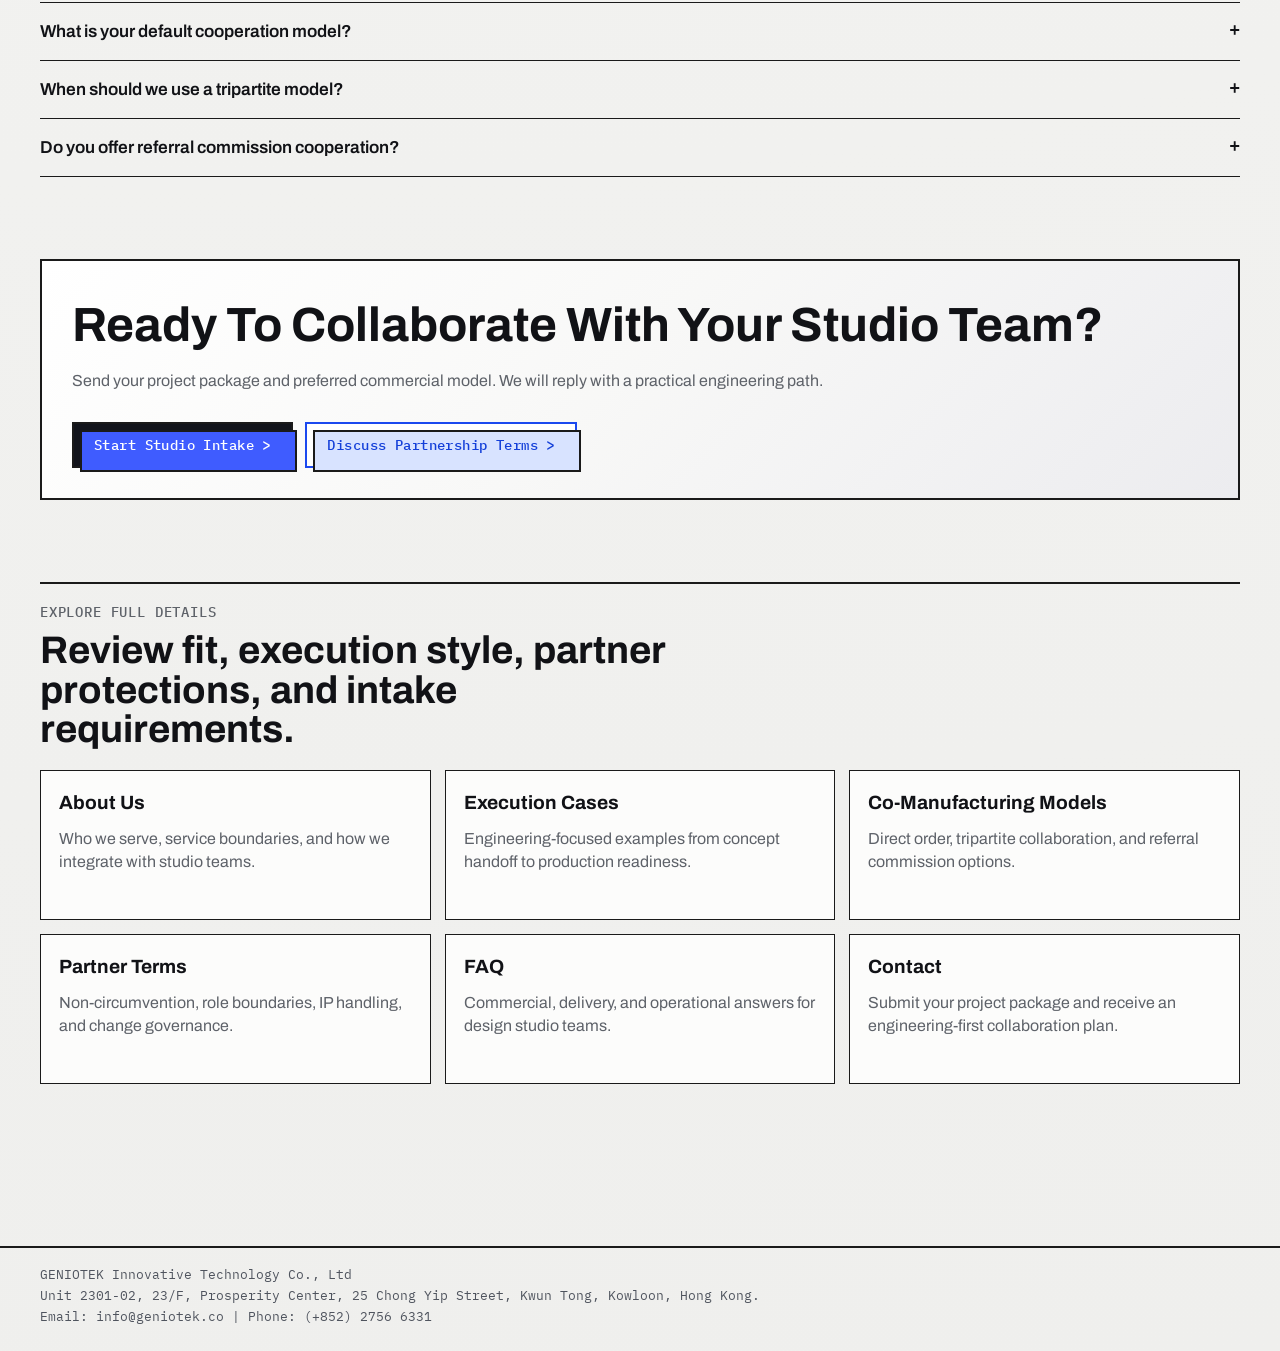
==== commit f0325b0d: "feat: add capability proof sections for team and workshop strength" ====
--- a/index.html
+++ b/index.html
@@ -156,6 +156,30 @@
       </div>
     </section>
 
+    <section class="content-section reveal">
+      <div class="section-head">
+        <p class="eyebrow">Capability Proof</p>
+        <h2>The evidence most studio founders ask for before onboarding an execution partner.</h2>
+      </div>
+      <!-- Replace bracketed metrics with verified publishable numbers -->
+      <div class="kpi-strip">
+        <div class="kpi"><strong>[XX+]</strong><span>Engineers across ME, EE, FW, NPI, and QA</span></div>
+        <div class="kpi"><strong>[XXXX m2]</strong><span>Workshop and pilot assembly footprint</span></div>
+        <div class="kpi"><strong>[XX]</strong><span>In-house test benches, jigs, and fixture stations</span></div>
+        <div class="kpi"><strong>[XX/Year]</strong><span>Studio-led NPI programs supported</span></div>
+      </div>
+      <div class="content-grid">
+        <article class="panel">
+          <h3>Engineering Team Coverage</h3>
+          <p>Dedicated disciplines for mechanical structure, electronics integration, firmware support, process engineering, and quality control.</p>
+        </article>
+        <article class="panel">
+          <h3>Workshop + Pilot Readiness</h3>
+          <p>Rapid fixture setup, prototype build support, and pilot-stage process verification before mass-production commitment.</p>
+        </article>
+      </div>
+    </section>
+
     <section id="services" class="services reveal">
       <div class="section-head">
         <p class="eyebrow">Commercial Models</p>
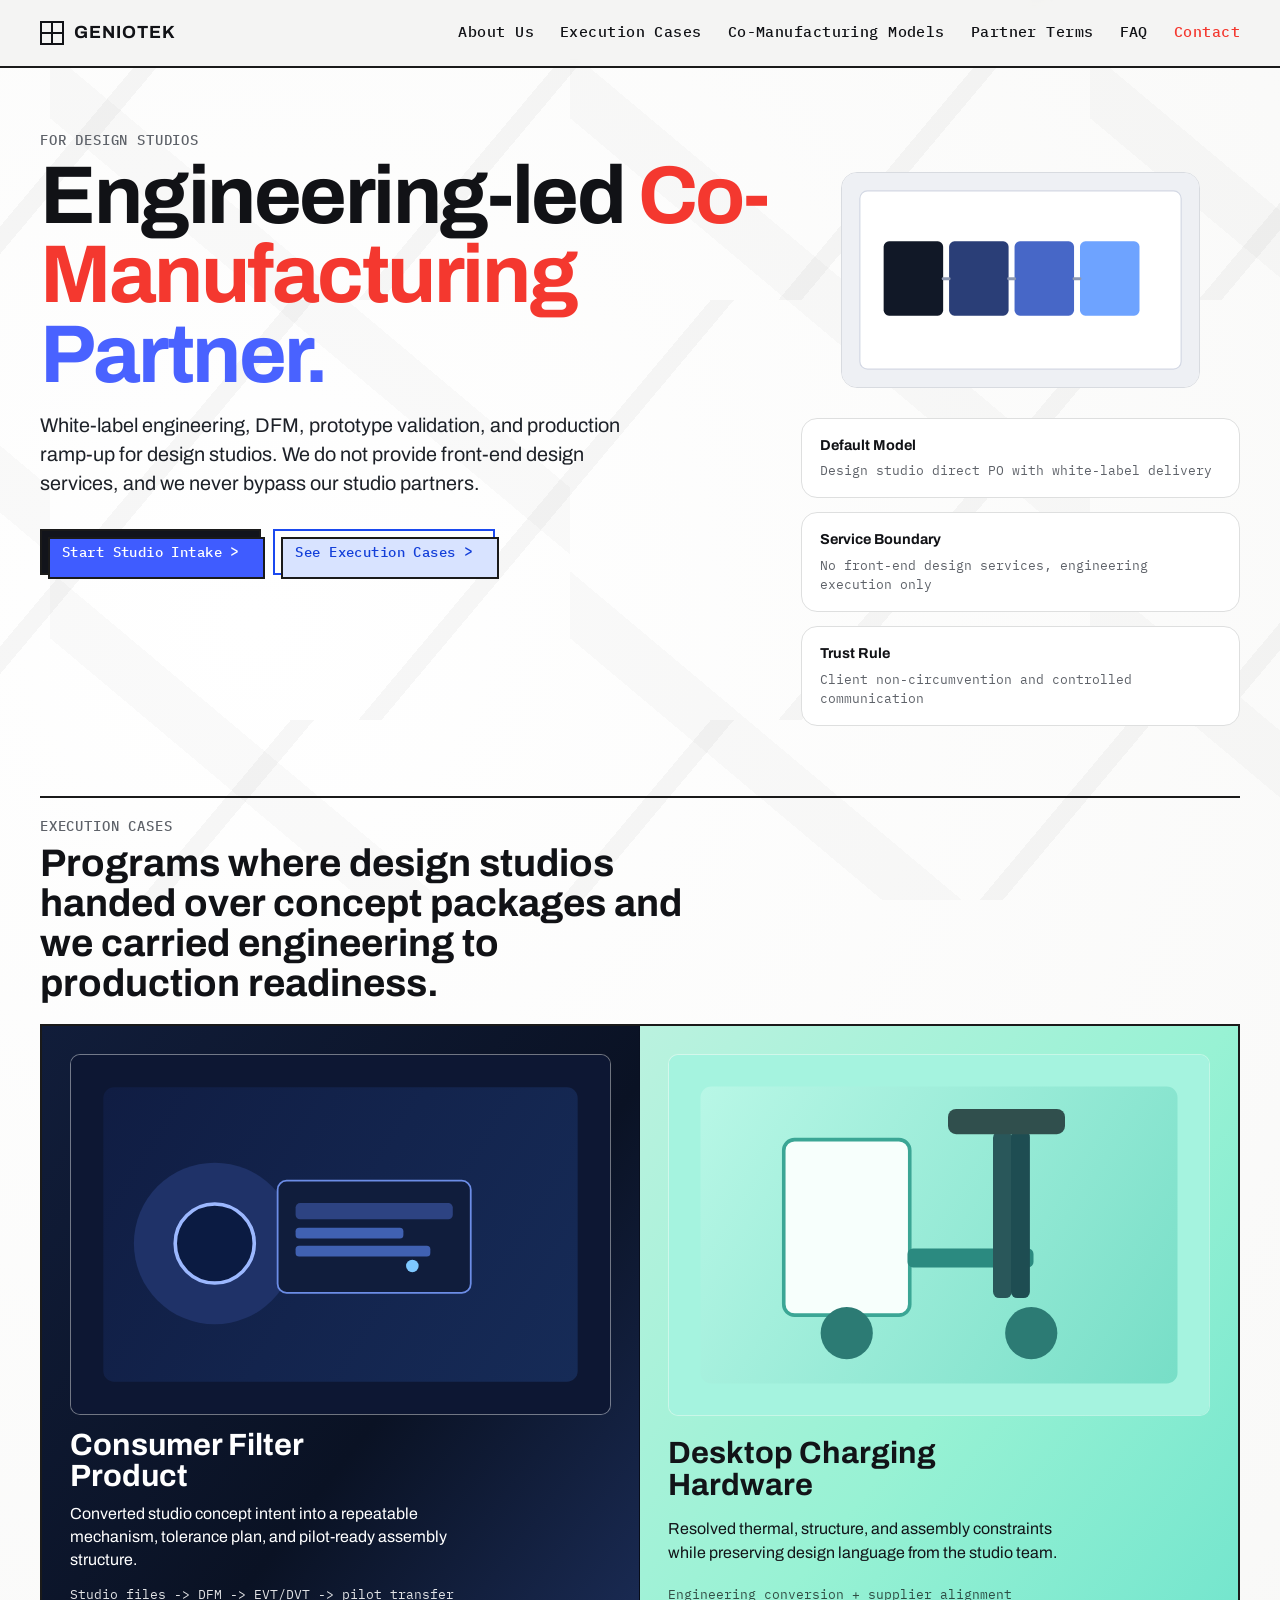
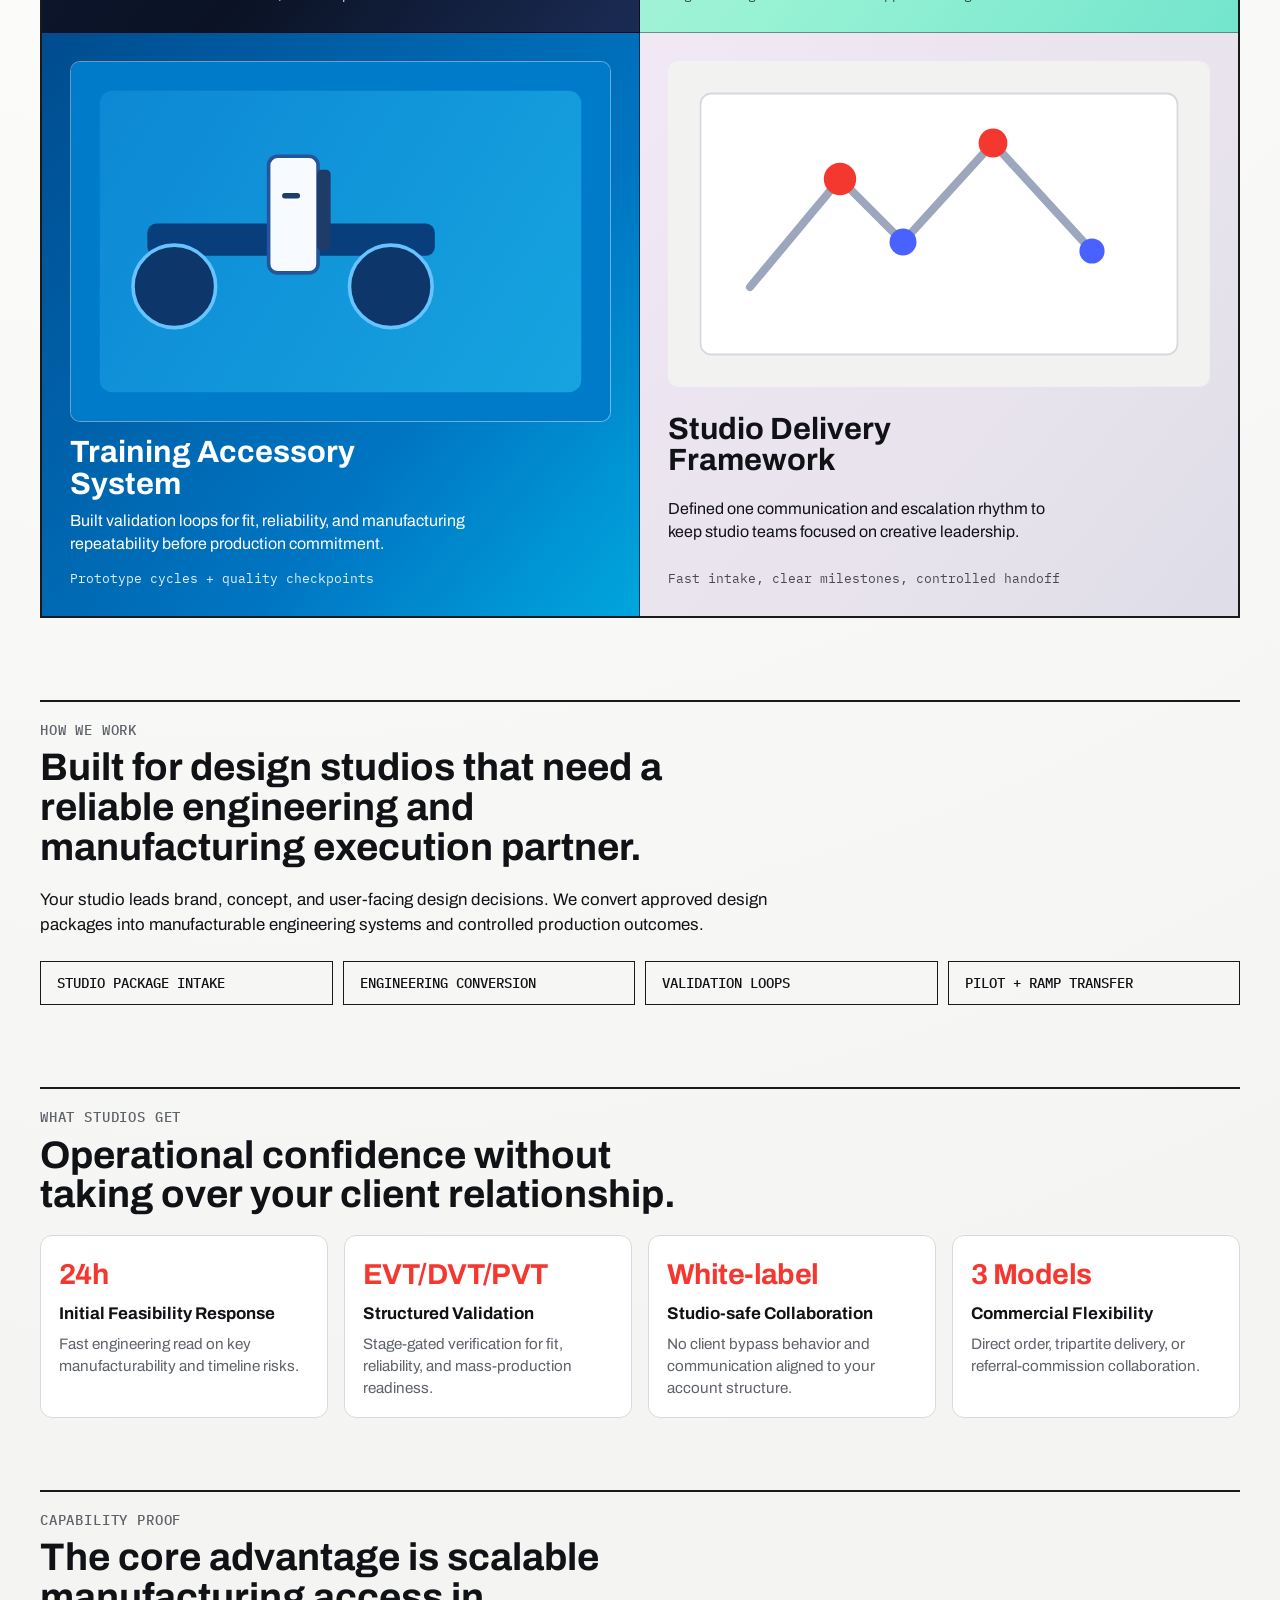
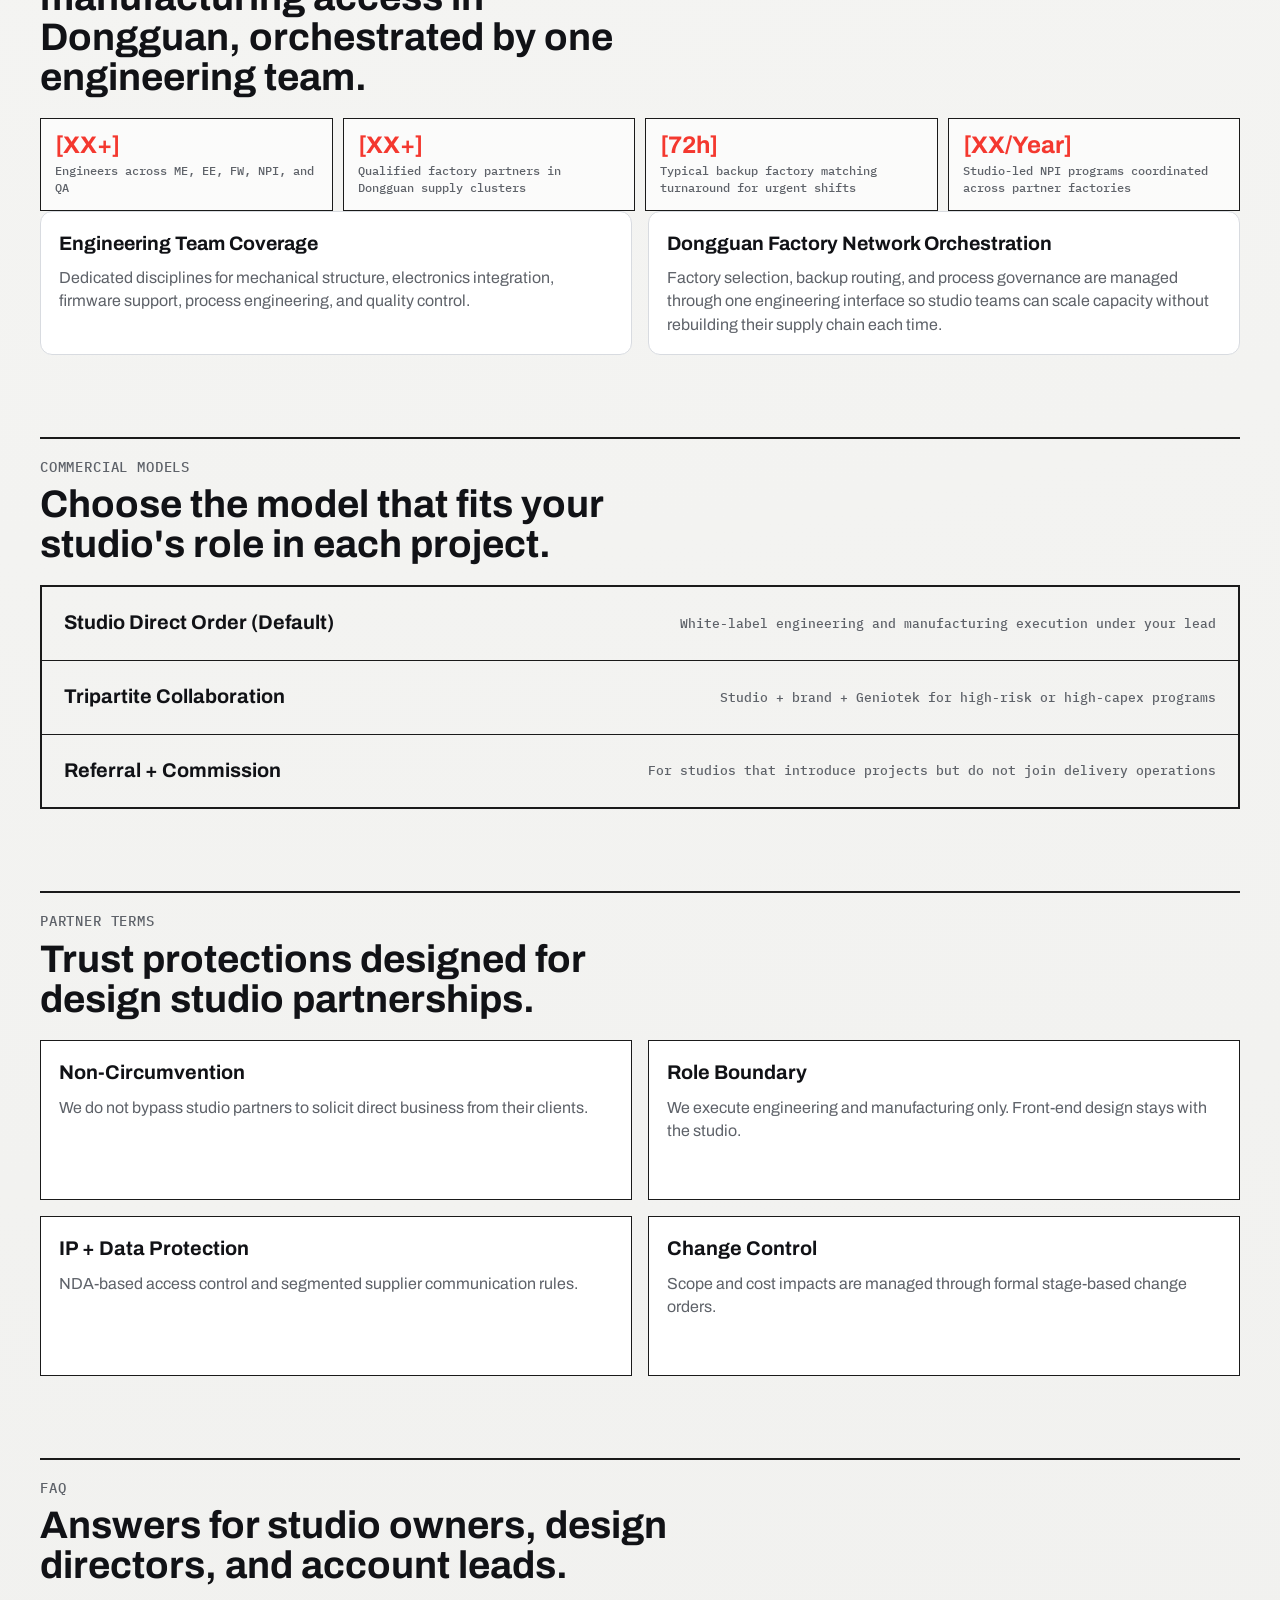
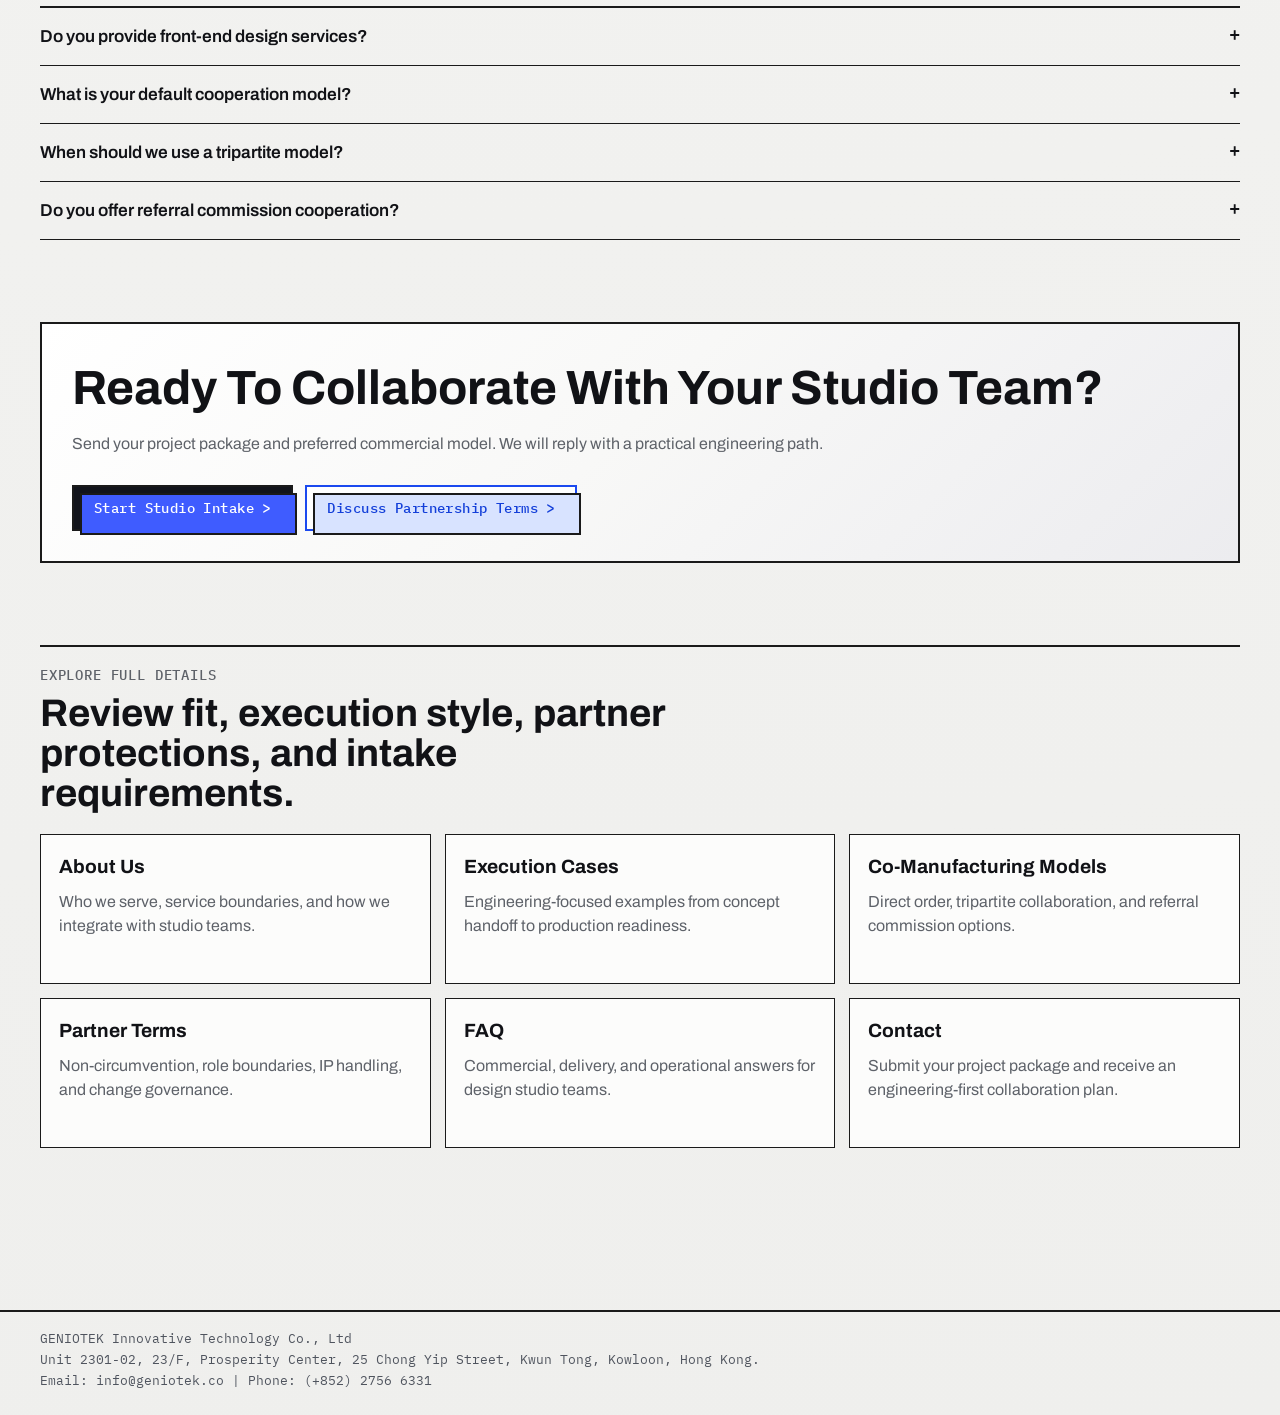
==== commit 892c8bf0: "feat: emphasize scalable Dongguan factory network over fixed workshop narrative" ====
--- a/index.html
+++ b/index.html
@@ -159,14 +159,14 @@
     <section class="content-section reveal">
       <div class="section-head">
         <p class="eyebrow">Capability Proof</p>
-        <h2>The evidence most studio founders ask for before onboarding an execution partner.</h2>
+        <h2>The core advantage is scalable manufacturing access in Dongguan, orchestrated by one engineering team.</h2>
       </div>
       <!-- Replace bracketed metrics with verified publishable numbers -->
       <div class="kpi-strip">
         <div class="kpi"><strong>[XX+]</strong><span>Engineers across ME, EE, FW, NPI, and QA</span></div>
-        <div class="kpi"><strong>[XXXX m2]</strong><span>Workshop and pilot assembly footprint</span></div>
-        <div class="kpi"><strong>[XX]</strong><span>In-house test benches, jigs, and fixture stations</span></div>
-        <div class="kpi"><strong>[XX/Year]</strong><span>Studio-led NPI programs supported</span></div>
+        <div class="kpi"><strong>[XX+]</strong><span>Qualified factory partners in Dongguan supply clusters</span></div>
+        <div class="kpi"><strong>[72h]</strong><span>Typical backup factory matching turnaround for urgent shifts</span></div>
+        <div class="kpi"><strong>[XX/Year]</strong><span>Studio-led NPI programs coordinated across partner factories</span></div>
       </div>
       <div class="content-grid">
         <article class="panel">
@@ -174,8 +174,8 @@
           <p>Dedicated disciplines for mechanical structure, electronics integration, firmware support, process engineering, and quality control.</p>
         </article>
         <article class="panel">
-          <h3>Workshop + Pilot Readiness</h3>
-          <p>Rapid fixture setup, prototype build support, and pilot-stage process verification before mass-production commitment.</p>
+          <h3>Dongguan Factory Network Orchestration</h3>
+          <p>Factory selection, backup routing, and process governance are managed through one engineering interface so studio teams can scale capacity without rebuilding their supply chain each time.</p>
         </article>
       </div>
     </section>
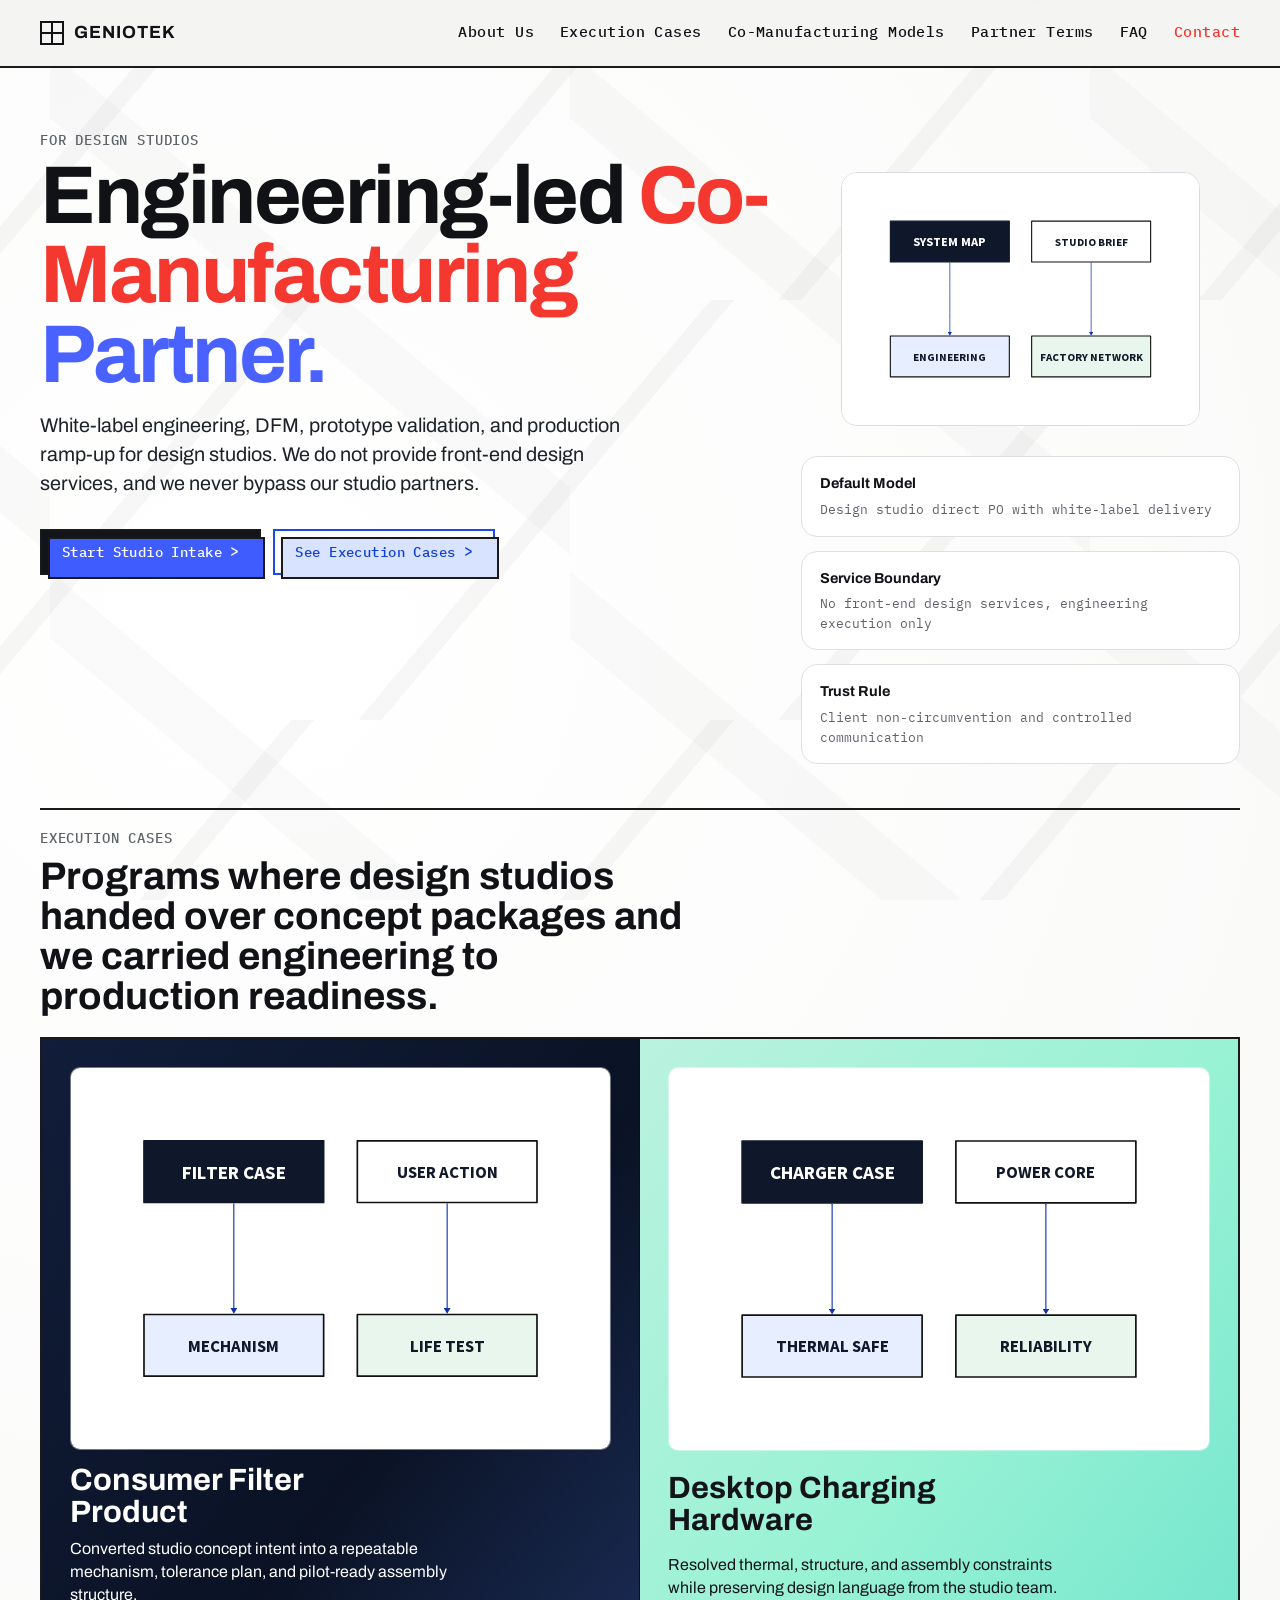
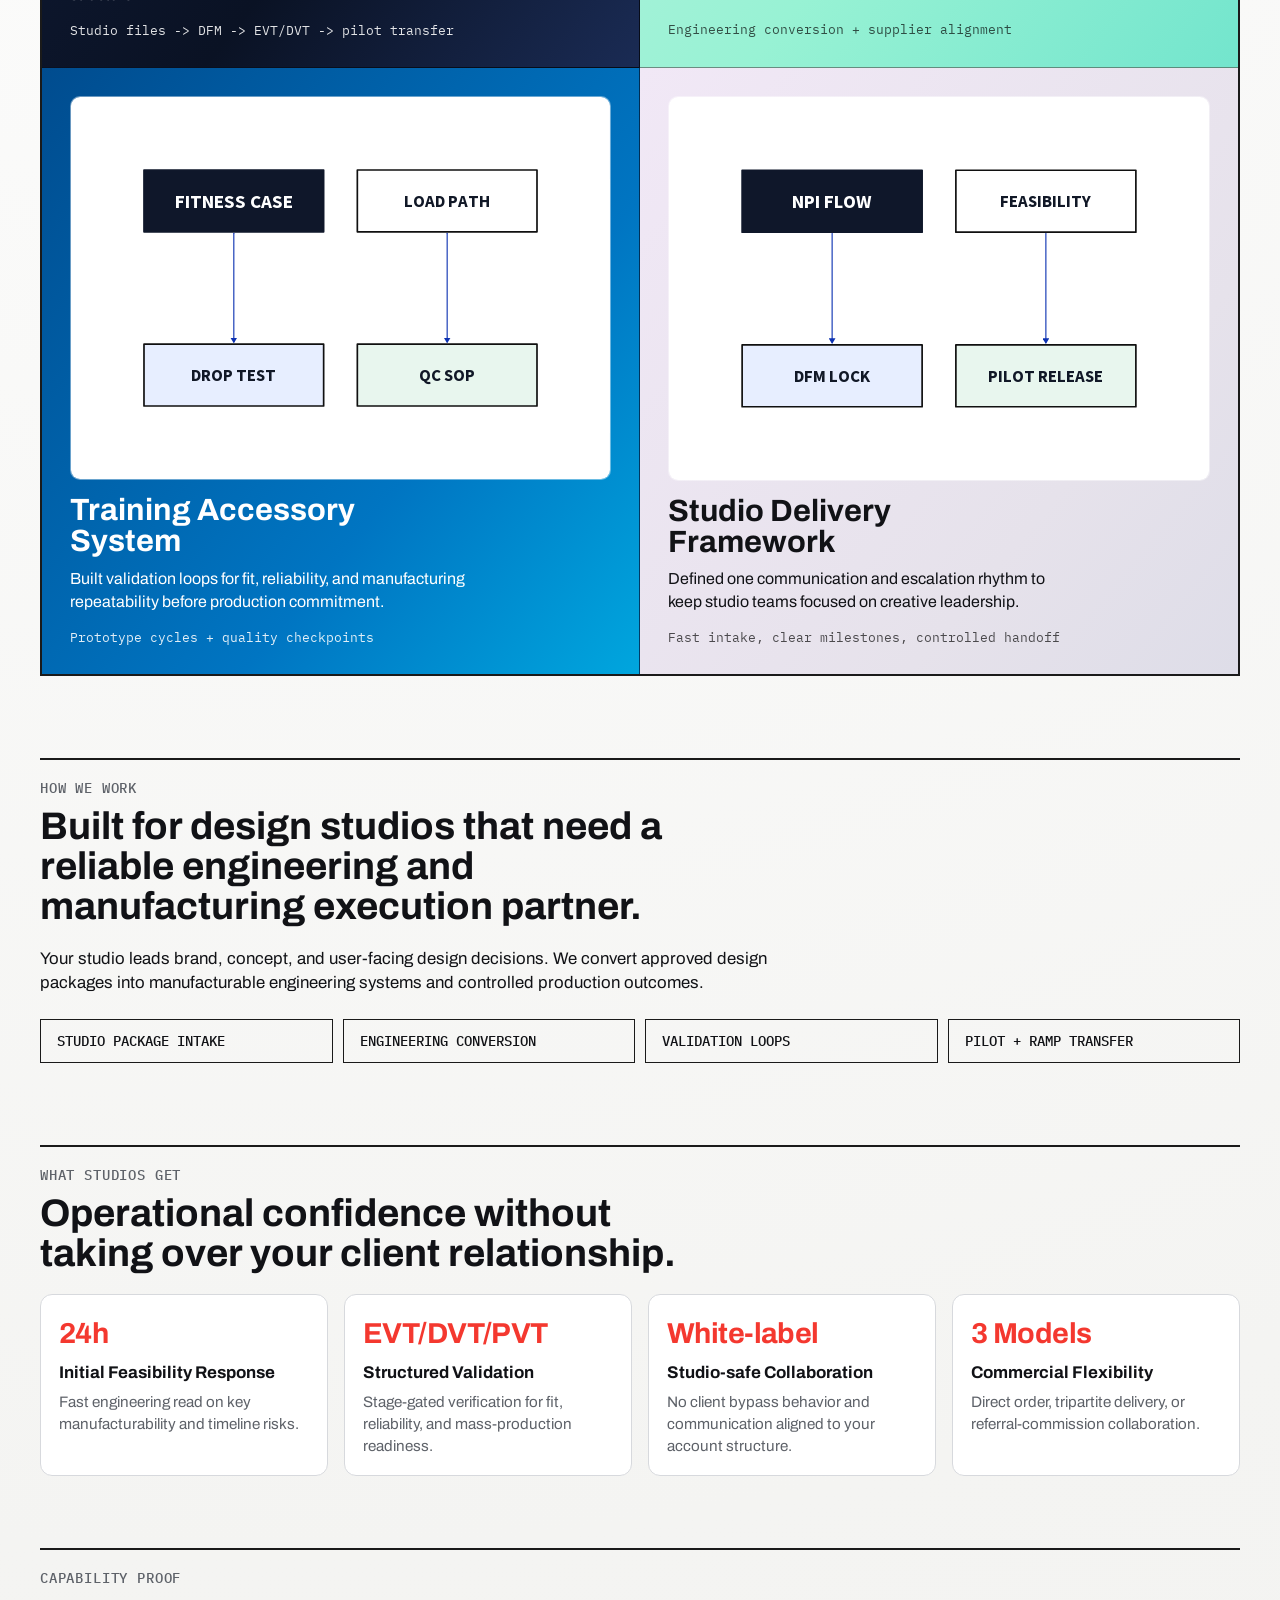
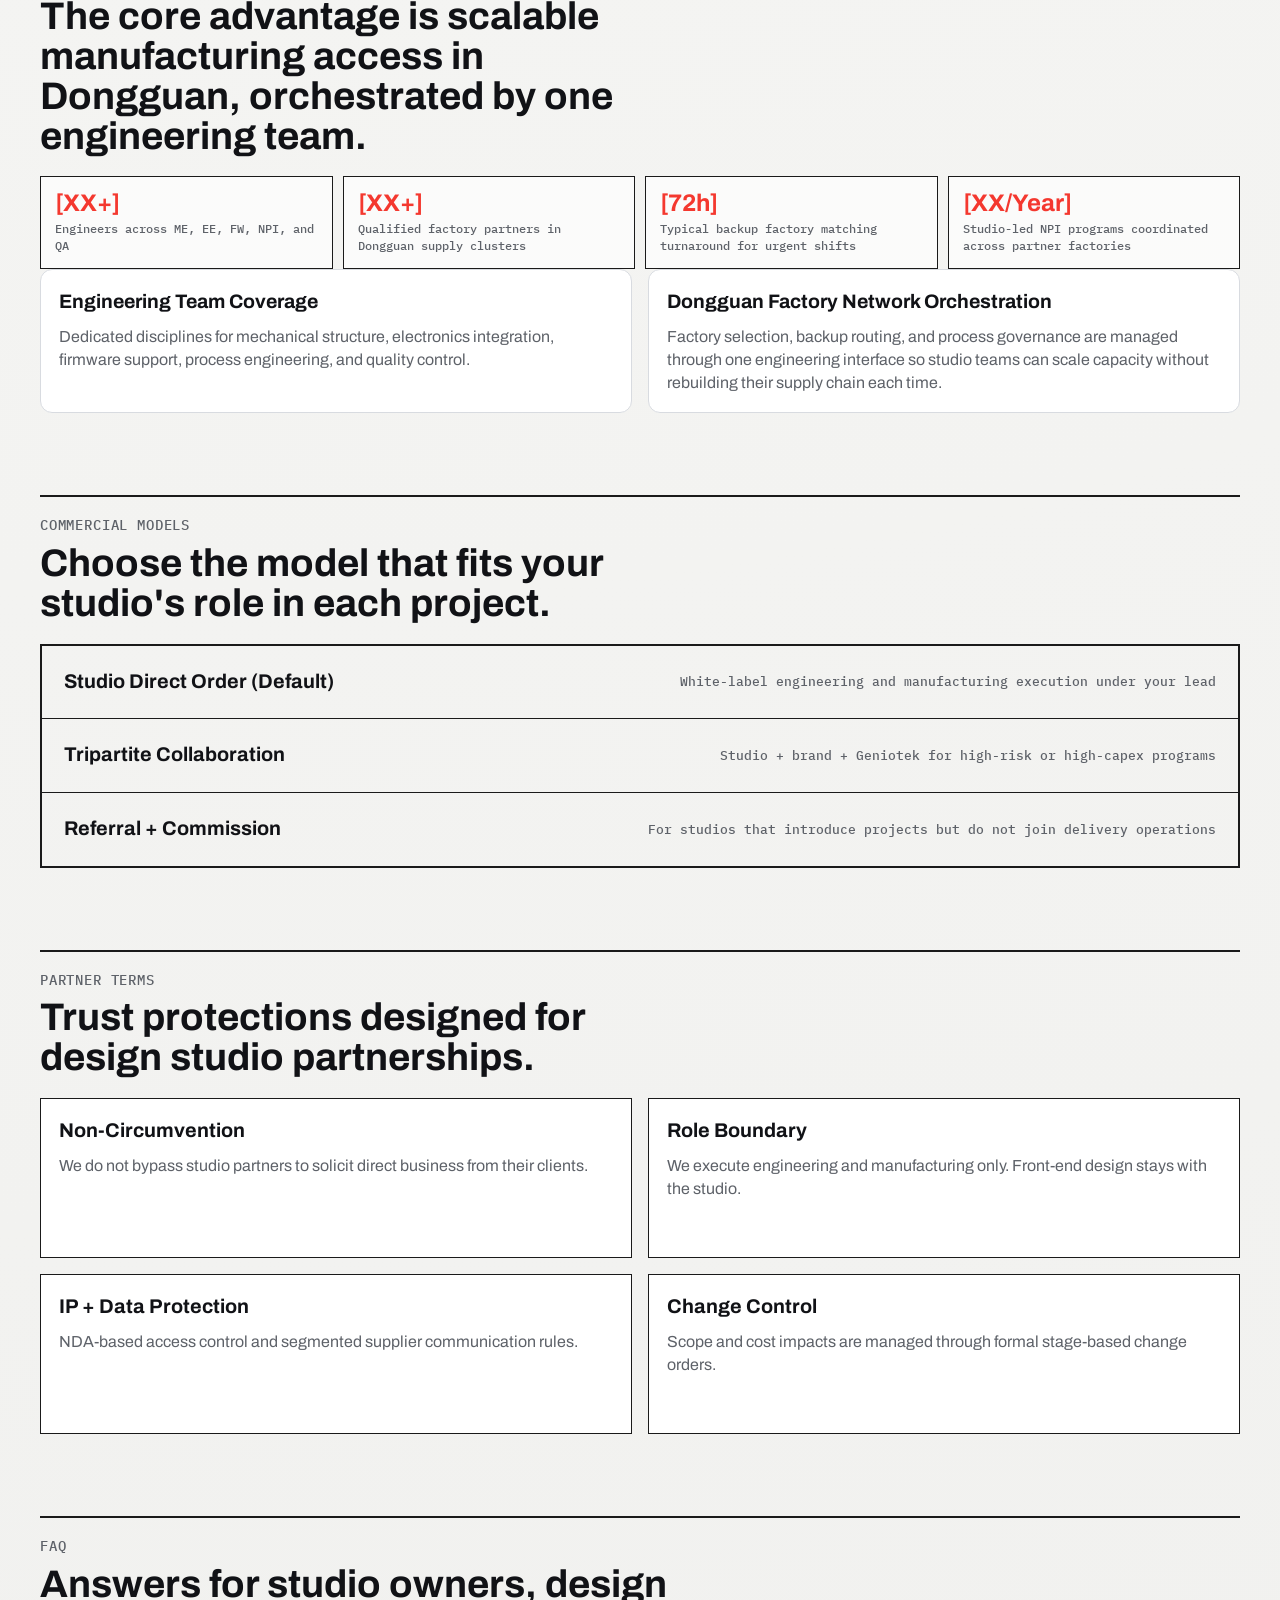
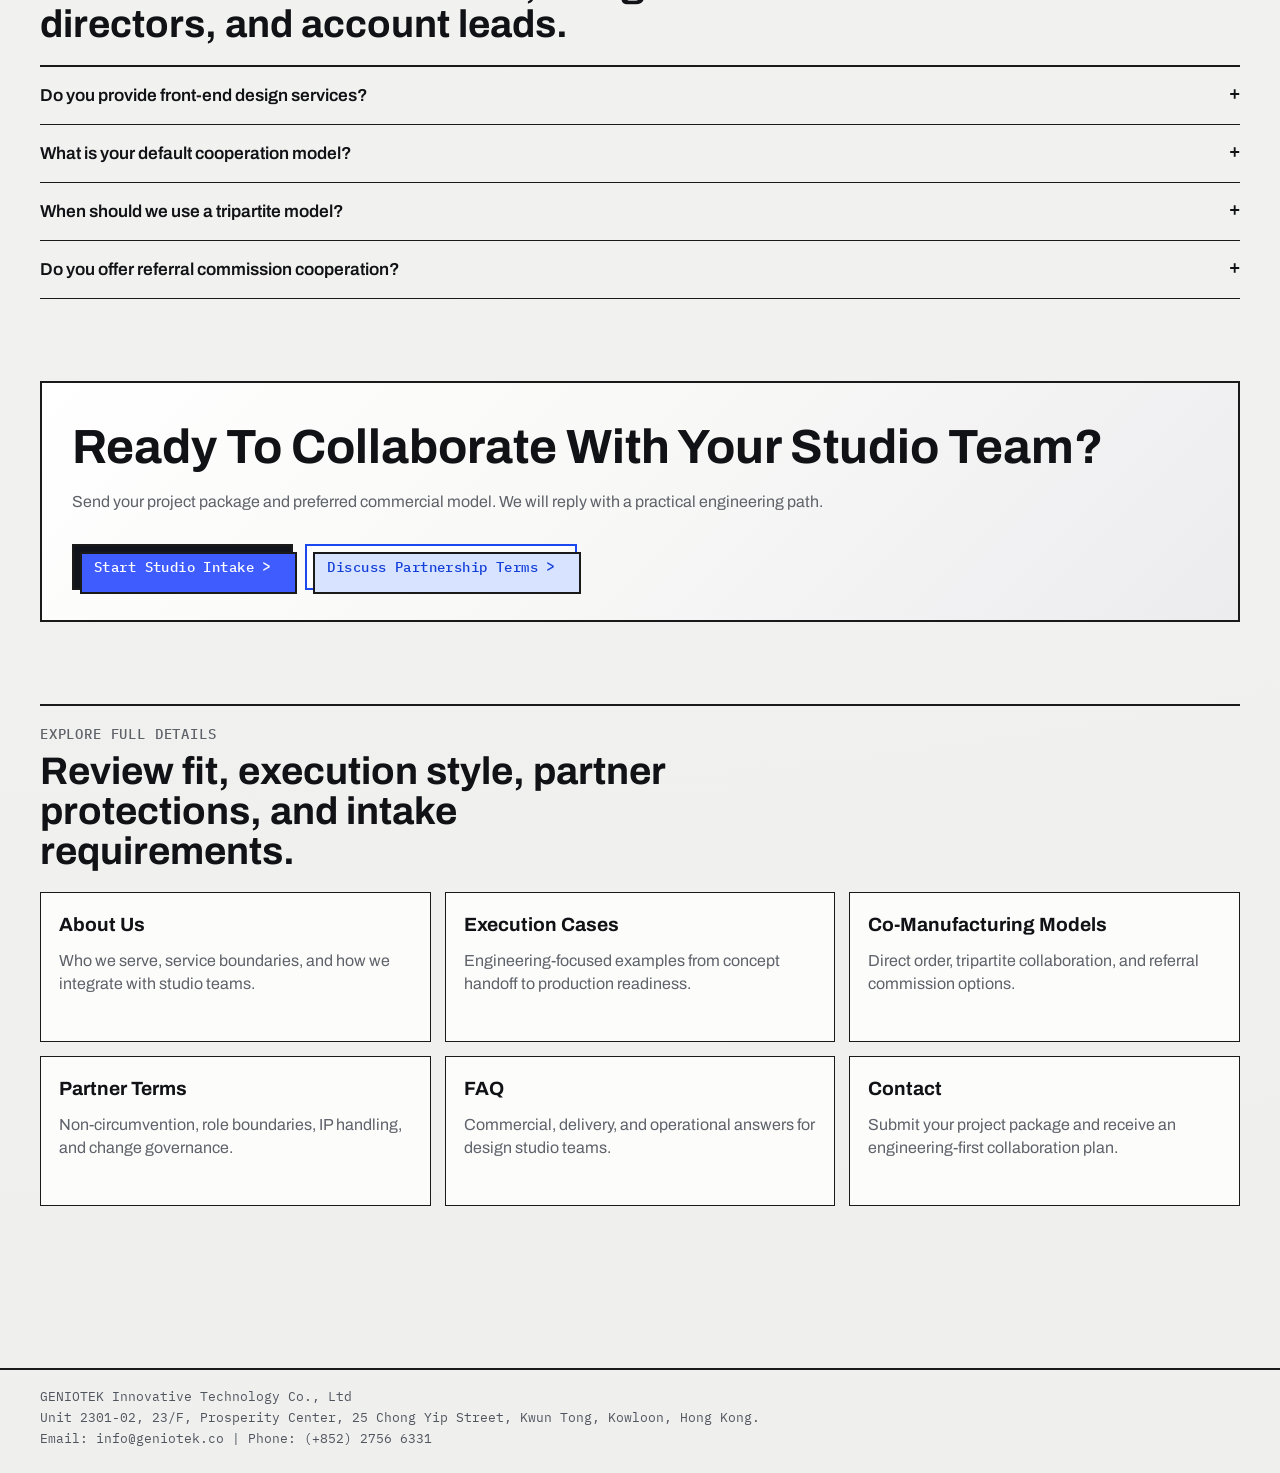
==== commit a2a6c476: "Improve D2 cover readability and responsive hero layout" ====
--- a/index.html
+++ b/index.html
@@ -9,7 +9,7 @@
   <link rel="preconnect" href="https://fonts.googleapis.com">
   <link rel="preconnect" href="https://fonts.gstatic.com" crossorigin>
   <link href="https://fonts.googleapis.com/css2?family=Archivo:wght@400;500;600;700&family=IBM+Plex+Mono:wght@400;500&display=swap" rel="stylesheet">
-  <link rel="stylesheet" href="./styles.css?v=20260301c">
+  <link rel="stylesheet" href="./styles.css?v=20260301d">
 </head>
 <body>
   <div class="bg-ornament" aria-hidden="true"></div>
@@ -300,7 +300,8 @@
     <p>Email: info@geniotek.co | Phone: (+852) 2756 6331</p>
   </footer>
 
-  <script src="./script.js?v=20260301c"></script>
+  <script src="./script.js?v=20260301d"></script>
 </body>
 </html>
 
+
--- a/styles.css
+++ b/styles.css
@@ -1079,7 +1079,11 @@
   }
 
   .hero-side {
-    grid-template-columns: repeat(3, minmax(0, 1fr));
+    grid-template-columns: repeat(2, minmax(0, 1fr));
+  }
+
+  .hero-side .hero-visual {
+    grid-column: 1 / -1;
   }
 
   .metric-grid {
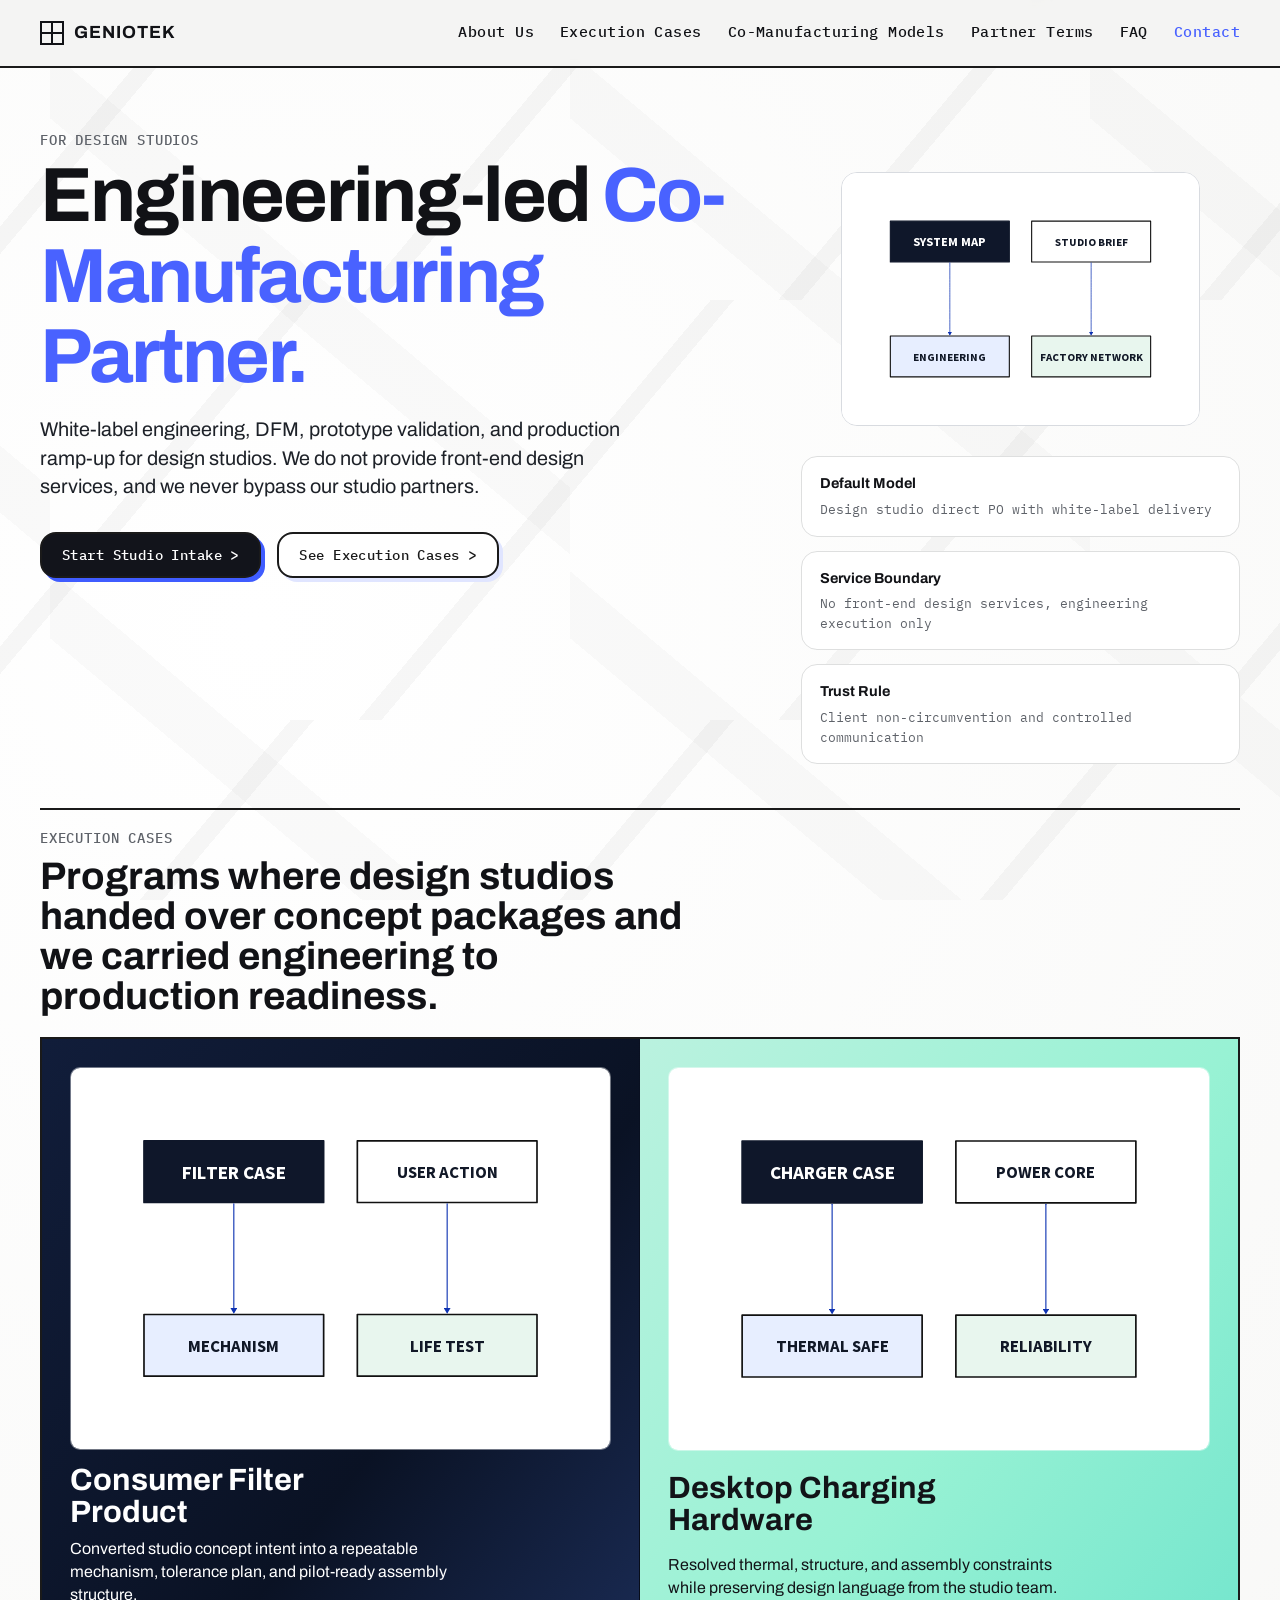
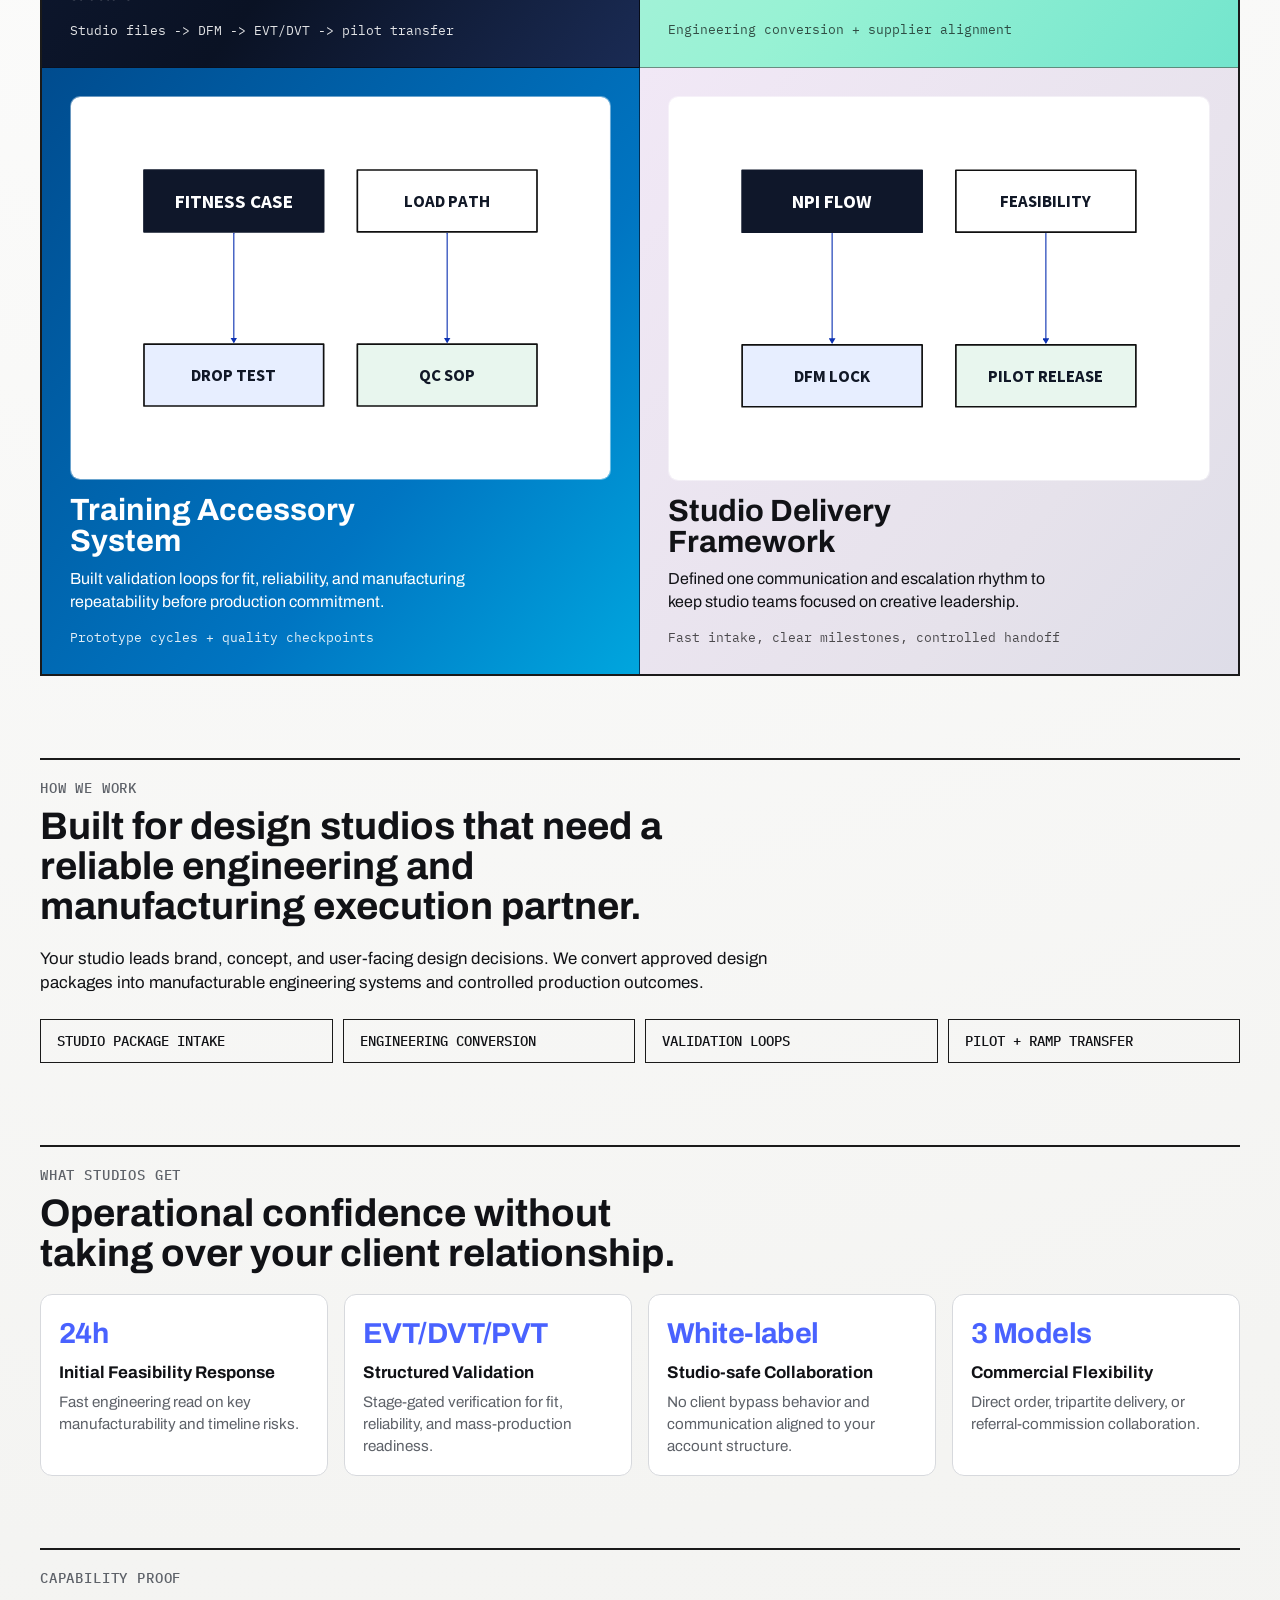
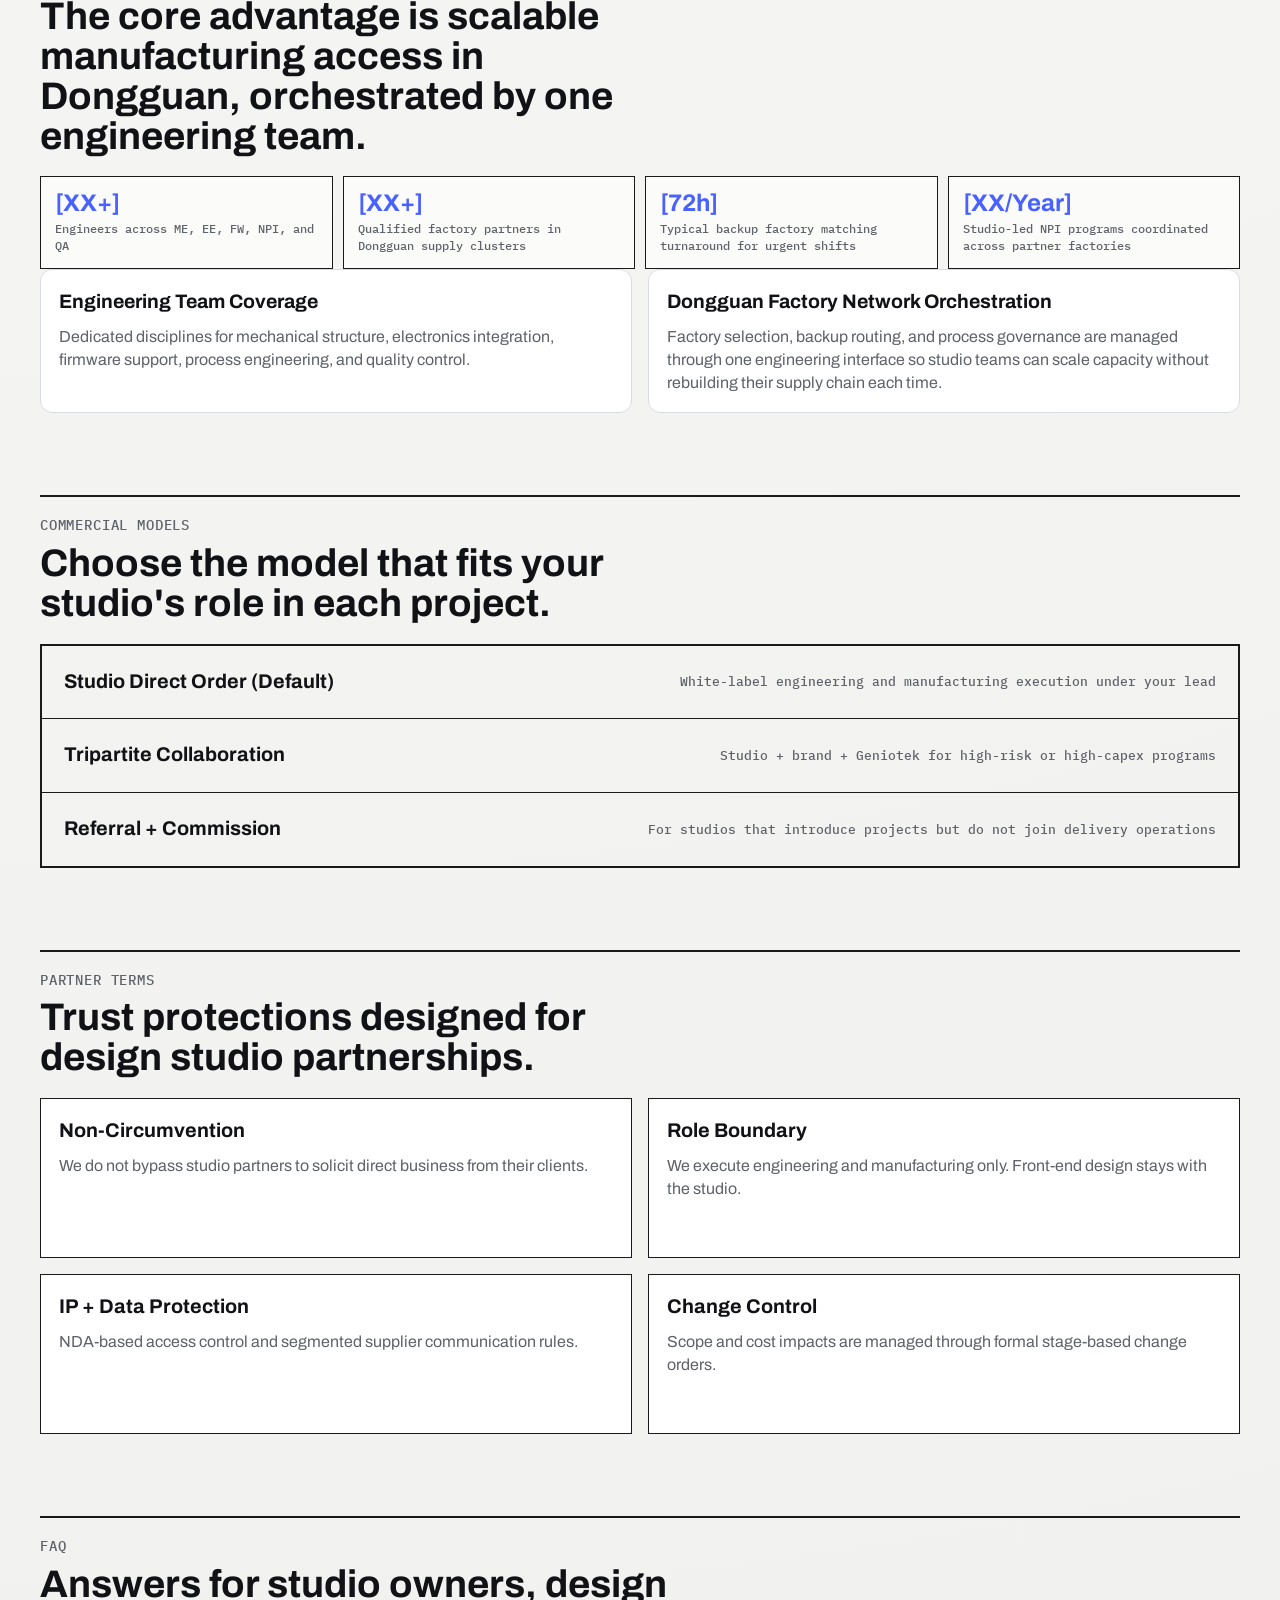
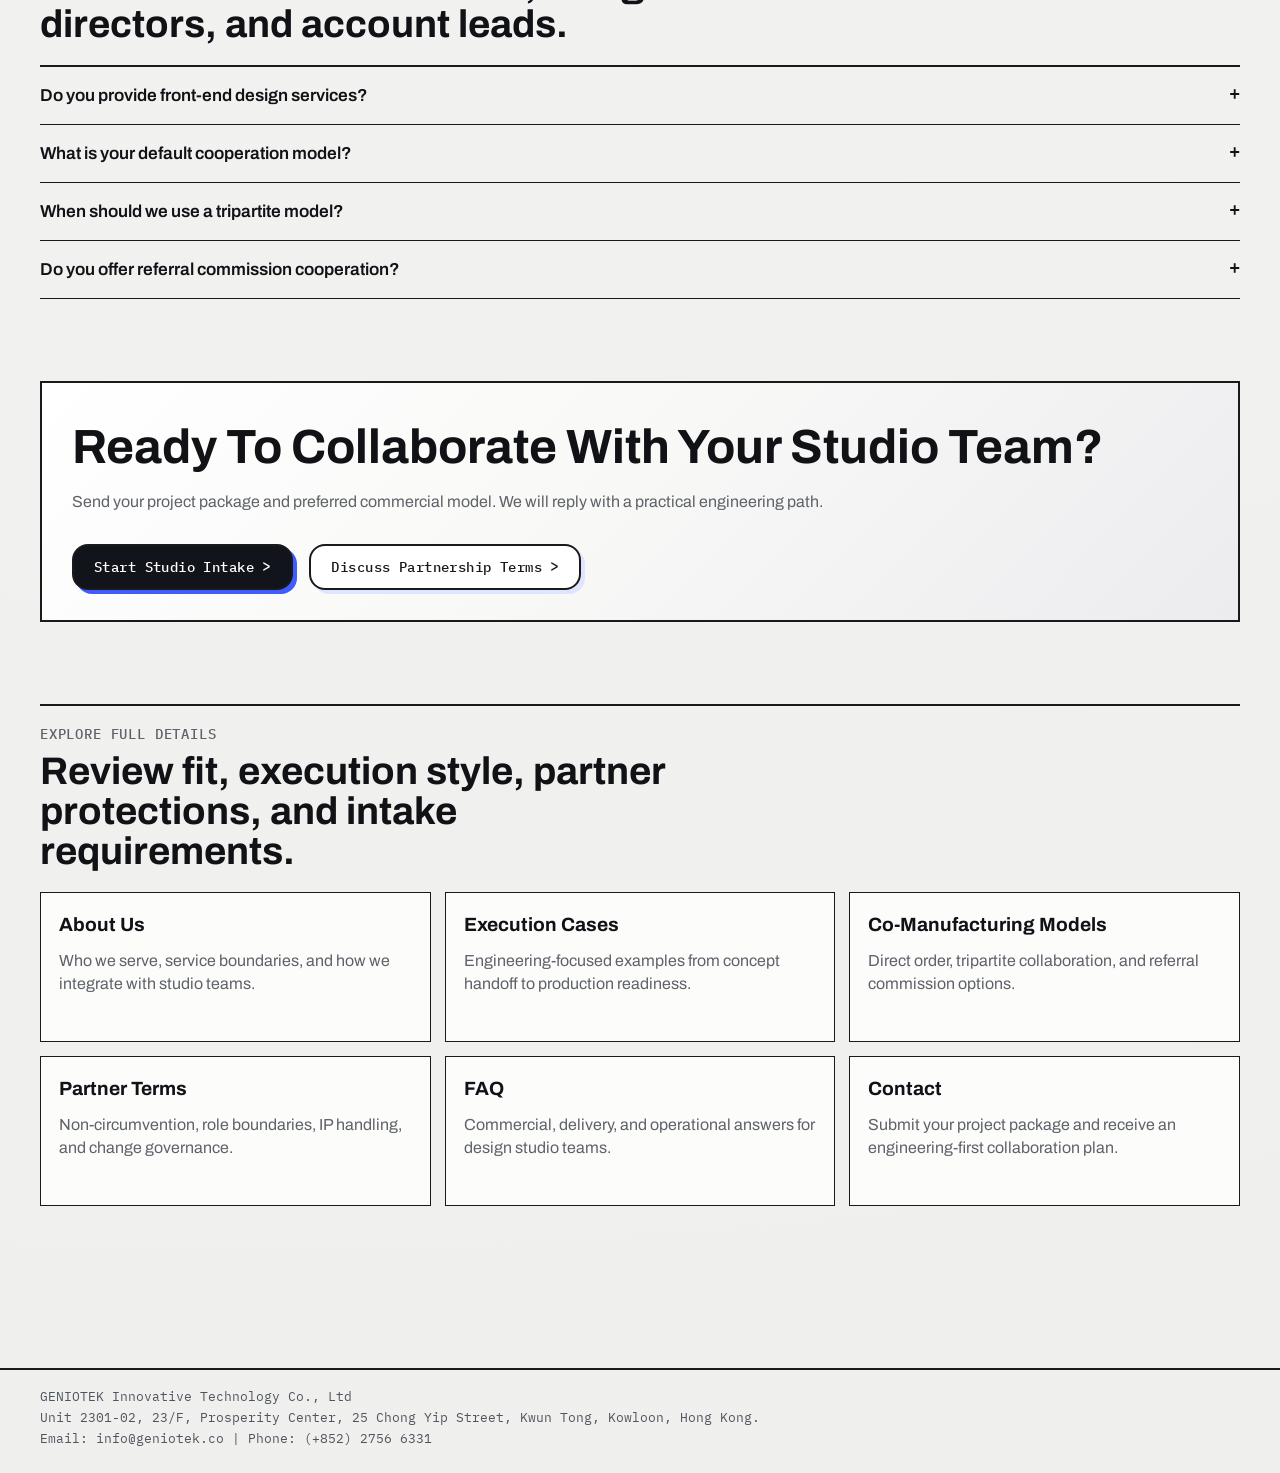
==== commit 9eac20fc: "fix: resolve UI consistency and mobile responsiveness" ====
--- a/index.html
+++ b/index.html
@@ -1,16 +1,22 @@
 <!doctype html>
 <html lang="en">
+
 <head>
   <meta charset="utf-8">
   <meta name="viewport" content="width=device-width, initial-scale=1">
   <title>Geniotek | Engineering-led Co-Manufacturing Partner for Design Studios</title>
-  <meta name="description" content="White-label engineering, DFM, prototyping, and production ramp-up for design studios. We do not provide front-end design services.">
-  <link rel="icon" href="data:image/svg+xml,%3Csvg xmlns='http://www.w3.org/2000/svg' viewBox='0 0 32 32'%3E%3Crect width='32' height='32' fill='%23111216'/%3E%3Cpath d='M6 6h20v20H6z' fill='none' stroke='%23fff' stroke-width='2'/%3E%3Cpath d='M16 6v20M6 16h20' stroke='%23fff' stroke-width='2'/%3E%3C/svg%3E">
+  <meta name="description"
+    content="White-label engineering, DFM, prototyping, and production ramp-up for design studios. We do not provide front-end design services.">
+  <link rel="icon"
+    href="data:image/svg+xml,%3Csvg xmlns='http://www.w3.org/2000/svg' viewBox='0 0 32 32'%3E%3Crect width='32' height='32' fill='%23111216'/%3E%3Cpath d='M6 6h20v20H6z' fill='none' stroke='%23fff' stroke-width='2'/%3E%3Cpath d='M16 6v20M6 16h20' stroke='%23fff' stroke-width='2'/%3E%3C/svg%3E">
   <link rel="preconnect" href="https://fonts.googleapis.com">
   <link rel="preconnect" href="https://fonts.gstatic.com" crossorigin>
-  <link href="https://fonts.googleapis.com/css2?family=Archivo:wght@400;500;600;700&family=IBM+Plex+Mono:wght@400;500&display=swap" rel="stylesheet">
-  <link rel="stylesheet" href="./styles.css?v=20260301d">
+  <link
+    href="https://fonts.googleapis.com/css2?family=Archivo:wght@400;500;600;700&family=IBM+Plex+Mono:wght@400;500&display=swap"
+    rel="stylesheet">
+  <link rel="stylesheet" href="./styles.css?v=20260301e">
 </head>
+
 <body>
   <div class="bg-ornament" aria-hidden="true"></div>
 
@@ -36,11 +42,11 @@
         <p class="eyebrow">For Design Studios</p>
         <h1>
           Engineering-led
-          <span class="accent-red">Co-Manufacturing</span>
-          <span class="accent-blue">Partner.</span>
+          <span class="accent-blue">Co-Manufacturing Partner.</span>
         </h1>
         <p class="lede">
-          White-label engineering, DFM, prototype validation, and production ramp-up for design studios. We do not provide front-end design services, and we never bypass our studio partners.
+          White-label engineering, DFM, prototype validation, and production ramp-up for design studios. We do not
+          provide front-end design services, and we never bypass our studio partners.
         </p>
         <div class="cta-row">
           <a class="btn btn-solid" href="./contact.html">Start Studio Intake</a>
@@ -69,7 +75,8 @@
     <section id="work" class="work reveal">
       <div class="section-head">
         <p class="eyebrow">Execution Cases</p>
-        <h2>Programs where design studios handed over concept packages and we carried engineering to production readiness.</h2>
+        <h2>Programs where design studios handed over concept packages and we carried engineering to production
+          readiness.</h2>
       </div>
 
       <div class="case-grid">
@@ -78,7 +85,8 @@
             <img src="./assets/covers/cover-filter.svg" alt="Filter mechanism engineering case visual">
           </figure>
           <h3>Consumer Filter Product</h3>
-          <p>Converted studio concept intent into a repeatable mechanism, tolerance plan, and pilot-ready assembly structure.</p>
+          <p>Converted studio concept intent into a repeatable mechanism, tolerance plan, and pilot-ready assembly
+            structure.</p>
           <span>Studio files -> DFM -> EVT/DVT -> pilot transfer</span>
         </article>
 
@@ -87,7 +95,8 @@
             <img src="./assets/covers/cover-charger.svg" alt="Charging hardware engineering case visual">
           </figure>
           <h3>Desktop Charging Hardware</h3>
-          <p>Resolved thermal, structure, and assembly constraints while preserving design language from the studio team.</p>
+          <p>Resolved thermal, structure, and assembly constraints while preserving design language from the studio
+            team.</p>
           <span>Engineering conversion + supplier alignment</span>
         </article>
 
@@ -96,7 +105,8 @@
             <img src="./assets/covers/cover-fitness.svg" alt="Training gear engineering validation visual">
           </figure>
           <h3>Training Accessory System</h3>
-          <p>Built validation loops for fit, reliability, and manufacturing repeatability before production commitment.</p>
+          <p>Built validation loops for fit, reliability, and manufacturing repeatability before production commitment.
+          </p>
           <span>Prototype cycles + quality checkpoints</span>
         </article>
 
@@ -117,7 +127,8 @@
         <h2>Built for design studios that need a reliable engineering and manufacturing execution partner.</h2>
       </div>
       <p class="about-copy">
-        Your studio leads brand, concept, and user-facing design decisions. We convert approved design packages into manufacturable engineering systems and controlled production outcomes.
+        Your studio leads brand, concept, and user-facing design decisions. We convert approved design packages into
+        manufacturable engineering systems and controlled production outcomes.
       </p>
       <ul class="pipeline" aria-label="Studio execution pipeline">
         <li>Studio Package Intake</li>
@@ -165,17 +176,21 @@
       <div class="kpi-strip">
         <div class="kpi"><strong>[XX+]</strong><span>Engineers across ME, EE, FW, NPI, and QA</span></div>
         <div class="kpi"><strong>[XX+]</strong><span>Qualified factory partners in Dongguan supply clusters</span></div>
-        <div class="kpi"><strong>[72h]</strong><span>Typical backup factory matching turnaround for urgent shifts</span></div>
-        <div class="kpi"><strong>[XX/Year]</strong><span>Studio-led NPI programs coordinated across partner factories</span></div>
+        <div class="kpi"><strong>[72h]</strong><span>Typical backup factory matching turnaround for urgent shifts</span>
+        </div>
+        <div class="kpi"><strong>[XX/Year]</strong><span>Studio-led NPI programs coordinated across partner
+            factories</span></div>
       </div>
       <div class="content-grid">
         <article class="panel">
           <h3>Engineering Team Coverage</h3>
-          <p>Dedicated disciplines for mechanical structure, electronics integration, firmware support, process engineering, and quality control.</p>
+          <p>Dedicated disciplines for mechanical structure, electronics integration, firmware support, process
+            engineering, and quality control.</p>
         </article>
         <article class="panel">
           <h3>Dongguan Factory Network Orchestration</h3>
-          <p>Factory selection, backup routing, and process governance are managed through one engineering interface so studio teams can scale capacity without rebuilding their supply chain each time.</p>
+          <p>Factory selection, backup routing, and process governance are managed through one engineering interface so
+            studio teams can scale capacity without rebuilding their supply chain each time.</p>
         </article>
       </div>
     </section>
@@ -255,8 +270,10 @@
       <h2>Ready To Collaborate With Your Studio Team?</h2>
       <p>Send your project package and preferred commercial model. We will reply with a practical engineering path.</p>
       <div class="cta-row">
-        <a class="btn btn-solid" href="mailto:info@geniotek.co?subject=Studio%20Engineering%20Intake">Start Studio Intake</a>
-        <a class="btn btn-outline" href="mailto:info@geniotek.co?subject=Partnership%20Inquiry">Discuss Partnership Terms</a>
+        <a class="btn btn-solid" href="mailto:info@geniotek.co?subject=Studio%20Engineering%20Intake">Start Studio
+          Intake</a>
+        <a class="btn btn-outline" href="mailto:info@geniotek.co?subject=Partnership%20Inquiry">Discuss Partnership
+          Terms</a>
       </div>
     </section>
 
@@ -302,6 +319,5 @@
 
   <script src="./script.js?v=20260301d"></script>
 </body>
-</html>
-
-
+
+</html>
--- a/styles.css
+++ b/styles.css
@@ -3,7 +3,6 @@
   --ink: #111216;
   --muted: #5e6269;
   --line: #1a1a1a;
-  --accent-red: #f4382f;
   --accent-blue: #4962ff;
   --panel: #ffffff;
   --radius: 16px;
@@ -49,6 +48,7 @@
   padding: 20px 40px;
   border-bottom: 2px solid var(--line);
   background: rgba(244, 244, 242, 0.92);
+  -webkit-backdrop-filter: blur(8px);
   backdrop-filter: blur(8px);
 }
 
@@ -101,7 +101,7 @@
   display: none;
   background: none;
   border: 1px solid var(--line);
-  border-radius: 999px;
+  border-radius: var(--radius);
   padding: 8px 14px;
   font: 500 0.84rem/1 "IBM Plex Mono", monospace;
   letter-spacing: 0.04em;
@@ -122,11 +122,11 @@
 
 .nav a:hover,
 .nav a.nav-current {
-  color: var(--accent-red);
+  color: var(--accent-blue);
 }
 
 .nav-accent {
-  color: var(--accent-red) !important;
+  color: var(--accent-blue) !important;
 }
 
 main {
@@ -150,13 +150,11 @@
 .hero-copy h1 {
   margin: 8px 0 18px;
   max-width: 16ch;
-  font-size: clamp(2.4rem, 6.4vw, 5.2rem);
-  line-height: 0.97;
+  font-size: clamp(2.2rem, 6vw, 5.2rem);
+  line-height: 1.05;
   letter-spacing: -0.03em;
-}
-
-.accent-red {
-  color: var(--accent-red);
+  word-break: keep-all;
+  overflow-wrap: break-word;
 }
 
 .accent-blue {
@@ -182,38 +180,25 @@
   margin-top: 30px;
   display: flex;
   flex-wrap: wrap;
-  gap: 12px;
+  gap: 16px;
 }
 
 .btn {
   position: relative;
-  isolation: isolate;
   display: inline-flex;
   align-items: center;
   justify-content: center;
   gap: 8px;
   min-height: 46px;
   padding: 10px 20px;
-  border-radius: 0;
+  border-radius: var(--radius);
   border: 2px solid var(--line);
   cursor: pointer;
   text-decoration: none;
   font: 500 0.88rem/1 "IBM Plex Mono", monospace;
   letter-spacing: 0.03em;
-  overflow: visible;
-  transform: translate(0, 0);
-  transition: transform 180ms ease, color 180ms ease, background-color 180ms ease, border-color 180ms ease;
-}
-
-.btn::before {
-  content: "";
-  position: absolute;
-  inset: 0;
-  z-index: -1;
-  border: 2px solid var(--line);
-  background: var(--btn-shadow, #9bb3ff);
-  transform: translate(6px, 6px);
-  transition: transform 180ms ease, background-color 180ms ease, border-color 180ms ease;
+  box-shadow: 4px 4px 0 var(--btn-shadow, var(--line));
+  transition: transform 180ms ease, box-shadow 180ms ease, color 180ms ease, background-color 180ms ease, border-color 180ms ease;
 }
 
 .btn::after {
@@ -230,14 +215,20 @@
 }
 
 .btn-outline {
-  color: #133fd9;
-  border-color: #1b49ef;
-  background: rgba(255, 255, 255, 0.98);
+  color: #1a1a1a;
+  background: #ffffff;
+  --btn-shadow: #e0e5ff;
+}
+
+.btn-outline:hover {
+  border-color: var(--accent-blue);
+  color: var(--accent-blue);
   --btn-shadow: #d8e3ff;
 }
 
 .btn:hover {
   transform: translate(-2px, -2px);
+  box-shadow: 6px 6px 0 var(--btn-shadow, var(--line));
 }
 
 .btn:hover::after {
@@ -245,19 +236,13 @@
 }
 
 .btn:active {
-  transform: translate(2px, 2px);
-}
-
-.btn:active::before {
-  transform: translate(2px, 2px);
+  transform: translate(4px, 4px);
+  box-shadow: 0px 0px 0 var(--btn-shadow, var(--line));
 }
 
 .btn:focus-visible {
-  outline: none;
-}
-
-.btn:focus-visible::before {
-  box-shadow: 0 0 0 3px rgba(73, 98, 255, 0.2);
+  outline: 3px solid rgba(73, 98, 255, 0.4);
+  outline-offset: 2px;
 }
 
 .hero-side {
@@ -451,7 +436,7 @@
   margin: 0;
   font-size: 1.8rem;
   font-weight: 700;
-  color: var(--accent-red);
+  color: var(--accent-blue);
   letter-spacing: -0.02em;
 }
 
@@ -719,7 +704,7 @@
   display: block;
   font-size: 1.5rem;
   line-height: 1;
-  color: var(--accent-red);
+  color: var(--accent-blue);
 }
 
 .kpi span {
@@ -1195,4 +1180,4 @@
   .form-grid {
     grid-template-columns: 1fr;
   }
-}
+}
